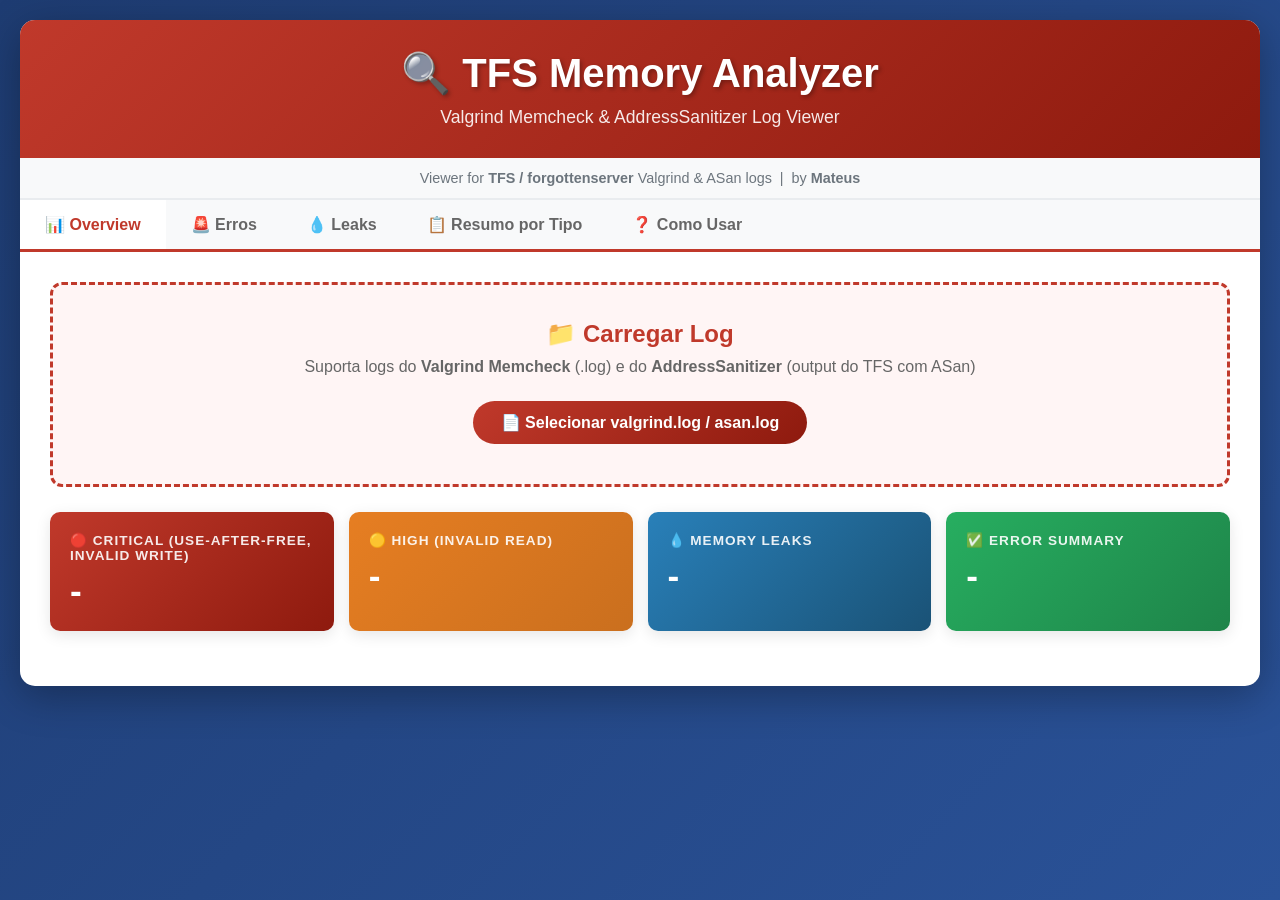
==== index.html @ d132948c "Create index.html" ====
<!DOCTYPE html>
<html lang="pt-BR">
<head>
    <meta charset="UTF-8">
    <meta name="viewport" content="width=device-width, initial-scale=1.0">
    <title>TFS Memory Analyzer - Valgrind & ASan Viewer</title>
    <style>
        * { margin: 0; padding: 0; box-sizing: border-box; }

        body {
            font-family: \'Segoe UI\', Tahoma, Geneva, Verdana, sans-serif;
            background: linear-gradient(135deg, #1e3c72 0%, #2a5298 100%);
            color: #333;
            padding: 20px;
            min-height: 100vh;
        }

        .container {
            max-width: 1400px;
            margin: 0 auto;
            background: white;
            border-radius: 15px;
            box-shadow: 0 10px 40px rgba(0,0,0,0.3);
            overflow: hidden;
        }

        header {
            background: linear-gradient(135deg, #c0392b 0%, #8e1a0e 100%);
            color: white;
            padding: 30px;
            text-align: center;
        }

        header h1 { font-size: 2.5em; margin-bottom: 10px; text-shadow: 2px 2px 4px rgba(0,0,0,0.3); }
        header p { font-size: 1.1em; opacity: 0.9; }

        .credits {
            background: #f8f9fa;
            padding: 12px;
            text-align: center;
            border-bottom: 2px solid #e9ecef;
            font-size: 0.9em;
            color: #6c757d;
        }

        .tabs {
            display: flex;
            background: #f8f9fa;
            border-bottom: 3px solid #c0392b;
            overflow-x: auto;
        }

        .tab {
            padding: 15px 25px;
            cursor: pointer;
            border: none;
            background: transparent;
            font-size: 1em;
            font-weight: 600;
            color: #666;
            transition: all 0.3s;
            border-bottom: 3px solid transparent;
            margin-bottom: -3px;
            white-space: nowrap;
        }

        .tab:hover { background: rgba(192,57,43,0.1); color: #c0392b; }
        .tab.active { color: #c0392b; border-bottom-color: #c0392b; background: white; }

        .tab-content { display: none; padding: 30px; animation: fadeIn 0.3s; }
        .tab-content.active { display: block; }

        @keyframes fadeIn {
            from { opacity: 0; transform: translateY(10px); }
            to { opacity: 1; transform: translateY(0); }
        }

        /* Upload area */
        .upload-zone {
            border: 3px dashed #c0392b;
            border-radius: 12px;
            padding: 35px;
            text-align: center;
            margin-bottom: 25px;
            background: #fff5f5;
            transition: all 0.3s;
        }

        .upload-zone:hover { border-color: #8e1a0e; background: #ffecec; }
        .upload-zone h2 { margin-bottom: 10px; color: #c0392b; }
        .upload-zone p { color: #666; margin-bottom: 20px; }

        .upload-zone input[type="file"] { display: none; }

        .btn-upload {
            background: linear-gradient(135deg, #c0392b 0%, #8e1a0e 100%);
            color: white;
            padding: 12px 28px;
            border: none;
            border-radius: 25px;
            font-size: 1em;
            cursor: pointer;
            transition: transform 0.2s;
            font-weight: 600;
            margin: 5px;
            display: inline-block;
        }

        .btn-upload:hover { transform: translateY(-2px); box-shadow: 0 5px 15px rgba(192,57,43,0.4); }

        /* Stats grid */
        .stats-grid {
            display: grid;
            grid-template-columns: repeat(auto-fit, minmax(200px, 1fr));
            gap: 15px;
            margin-bottom: 25px;
        }

        .stat-card {
            padding: 20px;
            border-radius: 10px;
            box-shadow: 0 4px 15px rgba(0,0,0,0.1);
            color: white;
        }

        .stat-card.critical { background: linear-gradient(135deg, #c0392b, #8e1a0e); }
        .stat-card.warning  { background: linear-gradient(135deg, #e67e22, #ca6f1e); }
        .stat-card.info     { background: linear-gradient(135deg, #2980b9, #1a5276); }
        .stat-card.ok       { background: linear-gradient(135deg, #27ae60, #1e8449); }

        .stat-card h3 { font-size: 0.85em; opacity: 0.9; margin-bottom: 8px; text-transform: uppercase; letter-spacing: 1px; }
        .stat-card .value { font-size: 2.2em; font-weight: bold; }

        /* Severity badge */
        .badge {
            display: inline-block;
            padding: 4px 12px;
            border-radius: 20px;
            font-size: 0.8em;
            font-weight: 700;
            letter-spacing: 0.5px;
        }

        .badge-critical { background: #c0392b; color: white; }
        .badge-high     { background: #e74c3c; color: white; }
        .badge-warning  { background: #f39c12; color: white; }
        .badge-info     { background: #3498db; color: white; }
        .badge-ok       { background: #27ae60; color: white; }

        /* Error cards */
        .error-card {
            border-radius: 8px;
            margin-bottom: 16px;
            overflow: hidden;
            box-shadow: 0 2px 8px rgba(0,0,0,0.1);
        }

        .error-card-header {
            display: flex;
            justify-content: space-between;
            align-items: center;
            padding: 14px 18px;
            cursor: pointer;
            user-select: none;
            gap: 10px;
        }

        .error-card-header:hover { opacity: 0.92; }

        .error-card.severity-critical .error-card-header { background: #fdecea; border-left: 5px solid #c0392b; }
        .error-card.severity-high     .error-card-header { background: #fdecea; border-left: 5px solid #e74c3c; }
        .error-card.severity-warning  .error-card-header { background: #fef9e7; border-left: 5px solid #f39c12; }
        .error-card.severity-info     .error-card-header { background: #eaf4fb; border-left: 5px solid #3498db; }
        .error-card.severity-leak     .error-card-header { background: #f4ecf7; border-left: 5px solid #9b59b6; }

        .error-title { font-weight: 700; font-size: 1em; flex: 1; }
        .error-meta  { font-size: 0.85em; color: #555; }

        .error-body {
            display: none;
            padding: 16px 18px;
            background: #fafafa;
            border-left: 5px solid #ddd;
        }

        .error-body.open { display: block; }

        .stack-trace {
            background: #1e1e1e;
            color: #d4d4d4;
            padding: 14px;
            border-radius: 6px;
            font-family: \'Courier New\', monospace;
            font-size: 0.82em;
            overflow-x: auto;
            line-height: 1.6;
            margin-top: 10px;
        }

        .stack-line-key  { color: #569cd6; }
        .stack-line-func { color: #dcdcaa; }
        .stack-line-file { color: #ce9178; }
        .stack-line-addr { color: #b5cea8; }

        /* Filter bar */
        .filter-bar {
            background: #f8f9fa;
            padding: 18px;
            border-radius: 10px;
            margin-bottom: 20px;
            display: flex;
            gap: 12px;
            flex-wrap: wrap;
            align-items: center;
        }

        .filter-bar input,
        .filter-bar select {
            padding: 9px 14px;
            border: 2px solid #dee2e6;
            border-radius: 6px;
            font-size: 0.95em;
            flex: 1;
            min-width: 180px;
        }

        .filter-bar input:focus,
        .filter-bar select:focus { outline: none; border-color: #c0392b; }

        /* Summary table */
        .summary-table { width: 100%; border-collapse: collapse; margin-top: 15px; }
        .summary-table th {
            background: linear-gradient(135deg, #c0392b 0%, #8e1a0e 100%);
            color: white;
            padding: 12px;
            text-align: left;
            font-size: 0.85em;
            text-transform: uppercase;
            letter-spacing: 0.5px;
        }
        .summary-table td { padding: 11px 12px; border-bottom: 1px solid #e9ecef; }
        .summary-table tr:hover { background: #fff5f5; }

        /* Progress bar */
        .bar-wrap { background: #e9ecef; border-radius: 8px; height: 16px; overflow: hidden; margin-top: 4px; }
        .bar-fill  { height: 100%; border-radius: 8px; display: flex; align-items: center; justify-content: center; font-size: 0.72em; color: white; font-weight: 700; }
        .bar-critical { background: linear-gradient(90deg, #c0392b, #e74c3c); }
        .bar-warning  { background: linear-gradient(90deg, #e67e22, #f39c12); }
        .bar-info     { background: linear-gradient(90deg, #2980b9, #3498db); }

        .empty-state { text-align: center; padding: 60px 20px; color: #999; }
        .empty-state .icon { font-size: 4em; margin-bottom: 15px; }

        /* help section */
        .help-box { background: linear-gradient(135deg,#f8f9fa,#e9ecef); border-radius: 10px; padding: 22px; margin-bottom: 22px; }
        .help-box h3 { color: #c0392b; margin-bottom: 14px; font-size: 1.25em; }
        .help-box ul  { line-height: 2; margin-left: 20px; }
        .help-box .code { background: #2d2d2d; color: #f8f8f2; padding: 12px 16px; border-radius: 6px; font-family: monospace; font-size: 0.9em; overflow-x: auto; margin: 10px 0; }

        @media(max-width:768px) {
            header h1 { font-size: 1.8em; }
            .tabs { flex-direction: column; }
            .filter-bar { flex-direction: column; }
        }
    </style>
</head>
<body>
<div class="container">

    <header>
        <h1>🔍 TFS Memory Analyzer</h1>
        <p>Valgrind Memcheck &amp; AddressSanitizer Log Viewer</p>
    </header>

    <div class="credits">
        Viewer for <strong>TFS / forgottenserver</strong> Valgrind &amp; ASan logs &nbsp;|&nbsp; by <strong>Mateus</strong>
    </div>

    <div class="tabs">
        <button class="tab active" onclick="switchTab(\'overview\',this)">📊 Overview</button>
        <button class="tab" onclick="switchTab(\'errors\',this)">🚨 Erros</button>
        <button class="tab" onclick="switchTab(\'leaks\',this)">💧 Leaks</button>
        <button class="tab" onclick="switchTab(\'summary\',this)">📋 Resumo por Tipo</button>
        <button class="tab" onclick="switchTab(\'help\',this)">❓ Como Usar</button>
    </div>

    <!-- OVERVIEW -->
    <div id="overview" class="tab-content active">
        <div class="upload-zone">
            <h2>📁 Carregar Log</h2>
            <p>Suporta logs do <strong>Valgrind Memcheck</strong> (.log) e do <strong>AddressSanitizer</strong> (output do TFS com ASan)</p>
            <input type="file" id="logFile" accept=".log,.txt">
            <label for="logFile" class="btn-upload">📄 Selecionar valgrind.log / asan.log</label>
        </div>

        <div class="stats-grid" id="statsGrid">
            <div class="stat-card critical"><h3>🔴 Critical (use-after-free, invalid write)</h3><div class="value" id="st-critical">-</div></div>
            <div class="stat-card warning" ><h3>🟡 High (invalid read)</h3><div class="value" id="st-high">-</div></div>
            <div class="stat-card info"    ><h3>💧 Memory Leaks</h3><div class="value" id="st-leaks">-</div></div>
            <div class="stat-card ok"      ><h3>✅ Error Summary</h3><div class="value" id="st-total">-</div></div>
        </div>

        <div id="overviewSummary"></div>
    </div>

    <!-- ERRORS -->
    <div id="errors" class="tab-content">
        <div class="filter-bar">
            <input type="text" id="errFilter" placeholder="🔍 Filtrar por função, tipo...">
            <select id="errSeverity">
                <option value="all">Todos os tipos</option>
                <option value="critical">🔴 Critical (invalid write / use-after-free write)</option>
                <option value="high">🟡 High (invalid read)</option>
                <option value="warning">⚠️ Warning (cond jump on uninit)</option>
                <option value="info">ℹ️ Info (outros)</option>
            </select>
            <select id="errSort">
                <option value="severity">Ordenar por Severidade</option>
                <option value="type">Ordenar por Tipo</option>
                <option value="func">Ordenar por Função</option>
            </select>
        </div>
        <div id="errorsContent"><div class="empty-state"><div class="icon">📂</div><p>Carregue um arquivo de log para visualizar os erros</p></div></div>
    </div>

    <!-- LEAKS -->
    <div id="leaks" class="tab-content">
        <div class="filter-bar">
            <input type="text" id="leakFilter" placeholder="🔍 Filtrar por localização...">
            <select id="leakType">
                <option value="all">Todos os leaks</option>
                <option value="definitely">Definitely Lost</option>
                <option value="indirectly">Indirectly Lost</option>
                <option value="possibly">Possibly Lost</option>
                <option value="reachable">Still Reachable</option>
            </select>
        </div>
        <div id="leaksContent"><div class="empty-state"><div class="icon">💧</div><p>Nenhum leak encontrado ainda</p></div></div>
    </div>

    <!-- SUMMARY BY TYPE -->
    <div id="summary" class="tab-content">
        <div id="summaryContent"><div class="empty-state"><div class="icon">📋</div><p>Carregue um log para ver o resumo</p></div></div>
    </div>

    <!-- HELP -->
    <div id="help" class="tab-content">
        <div class="help-box">
            <h3>📚 Formatos Suportados</h3>
            <ul>
                <li><strong>Valgrind Memcheck</strong> — <code>valgrind --tool=memcheck --leak-check=full ./tfs 2&gt; valgrind.log</code></li>
                <li><strong>AddressSanitizer</strong> — Compile com <code>-fsanitize=address</code> e redirecione stderr</li>
            </ul>
        </div>

        <div class="help-box">
            <h3>🎯 Classificação de Severidade</h3>
            <ul>
                <li>🔴 <strong>CRITICAL</strong> — Invalid write / use-after-free write: corrompe heap, pode causar crash imprevisível</li>
                <li>🟡 <strong>HIGH</strong> — Invalid read: lê memória já liberada, comportamento indefinido</li>
                <li>⚠️ <strong>WARNING</strong> — Use of uninitialised value / cond jump: lógica incorreta</li>
                <li>💧 <strong>LEAK (definitely lost)</strong> — Memória alocada e nunca liberada</li>
                <li>🔵 <strong>LEAK (possibly/indirectly)</strong> — Provável não-problema em servidores long-running</li>
            </ul>
        </div>

        <div class="help-box">
            <h3>🔧 Comando Recomendado (Valgrind)</h3>
            <div class="code">valgrind \\<br>
&nbsp;&nbsp;--tool=memcheck \\<br>
&nbsp;&nbsp;--leak-check=full \\<br>
&nbsp;&nbsp;--show-leak-kinds=all \\<br>
&nbsp;&nbsp;--track-origins=yes \\<br>
&nbsp;&nbsp;--error-exitcode=1 \\<br>
&nbsp;&nbsp;./tfs 2&gt; valgrind-definitive.log</div>
        </div>

        <div class="help-box">
            <h3>🔧 Comando Recomendado (ASan)</h3>
            <div class="code">cmake .. -DCMAKE_CXX_FLAGS="-fsanitize=address -g" \\<br>
&nbsp;&nbsp;&nbsp;&nbsp;&nbsp;&nbsp;&nbsp;&nbsp;&nbsp;-DCMAKE_EXE_LINKER_FLAGS="-fsanitize=address"<br>
ASAN_OPTIONS=log_path=asan.log ./tfs</div>
        </div>

        <div class="help-box">
            <h3>💡 O que procurar primeiro</h3>
            <ul>
                <li>❌ <strong>Invalid write</strong> em bloco free'd → crash imprevisível + corrupção de dados</li>
                <li>❌ <strong>Invalid read</strong> via <code>internalMoveItem</code> → crash ao mover items stackable</li>
                <li>❌ <strong>use-after-free</strong> via <code>ScriptEnvironment</code> → crash em TalkActions com item:clone()</li>
                <li>⚠️ <strong>Definitely lost</strong> bytes crescendo → memory leak real</li>
            </ul>
        </div>
    </div>

</div>

<script>
let parsedErrors = [];
let parsedLeaks  = [];
let rawSource    = \'valgrind\';

document.getElementById(\'logFile\').addEventListener(\'change\', function(e) {
    const file = e.target.files[0];
    if (!file) return;
    const reader = new FileReader();
    reader.onload = ev => {
        const txt = ev.target.result;
        rawSource = detectSource(txt);
        parsedErrors = [];
        parsedLeaks  = [];
        if (rawSource === \'valgrind\') {
            parseValgrind(txt);
        } else {
            parseAsan(txt);
        }
        renderAll();
    };
    reader.readAsText(file);
});

function detectSource(txt) {
    if (txt.includes(\'==\') && txt.includes(\'Memcheck\')) return \'valgrind\';
    if (txt.includes(\'AddressSanitizer\') || txt.includes(\'ASAN\') || txt.includes(\'ERROR: AddressSanitizer\')) return \'asan\';
    // try to guess
    if (txt.includes(\'==\') && (txt.includes(\'Invalid read\') || txt.includes(\'Invalid write\'))) return \'valgrind\';
    return \'valgrind\';
}

// ============================================================
//  VALGRIND PARSER
// ============================================================
function parseValgrind(txt) {
    // split by double blank line patterns or ==PID== headings
    const lines = txt.split(/\\r?\\n/);
    let pid = \'?\';
    const pidMatch = txt.match(/==(\\d+)==/);
    if (pidMatch) pid = pidMatch[1];

    // collect error blocks — each starts with an error keyword
    const errorKeywords = [
        \'Invalid read\', \'Invalid write\', \'Use of uninitialised\',
        \'Conditional jump\', \'Invalid free\', \'Mismatched free\'
    ];

    let blocks = [];
    let currentBlock = null;

    for (let i = 0; i < lines.length; i++) {
        const raw = lines[i];
        const clean = raw.replace(/^==\\d+== ?/, \'\');

        if (errorKeywords.some(k => clean.startsWith(k))) {
            if (currentBlock) blocks.push(currentBlock);
            currentBlock = { type: clean.trim(), frames: [], extraLines: [] };
        } else if (clean.startsWith(\'at 0x\') || clean.startsWith(\'by 0x\')) {
            if (currentBlock) currentBlock.frames.push(clean.trim());
        } else if (clean.startsWith(\'Address\') || clean.startsWith(\'Block was\') || clean.startsWith(\'Source\')) {
            if (currentBlock) currentBlock.extraLines.push(clean.trim());
        } else if (clean.trim() === \'\' && currentBlock && currentBlock.frames.length > 0) {
            blocks.push(currentBlock);
            currentBlock = null;
        }
    }
    if (currentBlock) blocks.push(currentBlock);

    // Deduplicate by type + first frame
    const seen = new Set();
    blocks.forEach(b => {
        const key = b.type + \'|\' + (b.frames[0] || \'\');
        if (seen.has(key)) return;
        seen.add(key);
        parsedErrors.push({
            type:     b.type,
            severity: classifyValgrindError(b.type),
            frames:   b.frames,
            extra:    b.extraLines,
            source:   \'valgrind\'
        });
    });

    // Parse leaks from HEAP SUMMARY
    const leakRegions = txt.match(/LEAK SUMMARY:[\\s\\S]*?(?=\\n\\n|ERROR SUMMARY|$)/gi);
    const leakTypes = [
        { key: \'definitely lost\',  type: \'definitely\' },
        { key: \'indirectly lost\',  type: \'indirectly\' },
        { key: \'possibly lost\',    type: \'possibly\'   },
        { key: \'still reachable\',  type: \'reachable\'  },
    ];
    if (leakRegions) {
        leakRegions.forEach(region => {
            leakTypes.forEach(lt => {
                const rx = new RegExp(lt.key + \':\\\\s+([\\\\d,]+) bytes in ([\\\\d,]+) blocks\', \'i\');
                const m = region.match(rx);
                if (m && m[1] !== \'0\') {
                    parsedLeaks.push({
                        leakType: lt.type,
                        bytes:    m[1],
                        blocks:   m[2],
                        frames:   [],
                    });
                }
            });
        });
    }

    // Also parse individual leak blocks
    const leakBlockRx = /==\\d+==\\s+(\\d+(?:,\\d+)?) bytes in (\\d+) blocks are (definitely|indirectly|possibly|still reachable) lost[\\s\\S]*?(?=\\n==\\d+==\\s*\\n|$)/gi;
    let lm;
    while ((lm = leakBlockRx.exec(txt)) !== null) {
        const frames = [];
        const block = lm[0];
        const frameLines = block.match(/(?:at|by) 0x[0-9A-Fa-f]+:[^\\n]+/g) || [];
        frameLines.forEach(f => frames.push(f.replace(/^==\\d+==\\s*/, \'\')));
        parsedLeaks.push({
            leakType: lm[3].toLowerCase().replace(\' \',\'_\'),
            bytes:    lm[1],
            blocks:   lm[2],
            frames:   frames
        });
    }
}

function classifyValgrindError(type) {
    if (type.startsWith(\'Invalid write\'))  return \'critical\';
    if (type.startsWith(\'Invalid read\'))   return \'high\';
    if (type.startsWith(\'Invalid free\'))   return \'critical\';
    if (type.startsWith(\'Mismatched\'))     return \'critical\';
    if (type.startsWith(\'Use of uninitialised\') || type.startsWith(\'Conditional\')) return \'warning\';
    return \'info\';
}

// ============================================================
//  ASAN PARSER
// ============================================================
function parseAsan(txt) {
    const asanBlocks = txt.split(/(?=ERROR: AddressSanitizer)/);
    asanBlocks.forEach(block => {
        if (!block.includes(\'AddressSanitizer\')) return;

        const titleMatch = block.match(/ERROR: AddressSanitizer: ([^\\n]+)/);
        if (!titleMatch) return;

        const errorType = titleMatch[1].trim();
        const frames = [];
        const frameLines = block.match(/#\\d+\\s+0x[0-9a-f]+[^\\n]*/g) || [];
        frameLines.forEach(f => frames.push(f.trim()));

        parsedErrors.push({
            type:     errorType,
            severity: classifyAsanError(errorType),
            frames:   frames,
            extra:    [],
            source:   \'asan\'
        });
    });

    // ASan leaks
    const leakBlocks = txt.split(/(?=Direct leak|Indirect leak)/);
    leakBlocks.forEach(block => {
        const m = block.match(/(Direct|Indirect) leak of (\\d+) byte\\(s\\) in (\\d+) object/);
        if (!m) return;
        const frames = [];
        const frameLines = block.match(/#\\d+\\s+0x[0-9a-f]+[^\\n]*/g) || [];
        frameLines.slice(0,8).forEach(f => frames.push(f.trim()));
        parsedLeaks.push({
            leakType:  m[1].toLowerCase() === \'direct\' ? \'definitely\' : \'indirectly\',
            bytes:     m[2],
            blocks:    m[3],
            frames:    frames
        });
    });
}

function classifyAsanError(type) {
    if (type.includes(\'heap-use-after-free\') || type.includes(\'use-after-free\')) return \'critical\';
    if (type.includes(\'heap-buffer-overflow\') || type.includes(\'stack-buffer-overflow\')) return \'critical\';
    if (type.includes(\'double-free\'))   return \'critical\';
    if (type.includes(\'null-dereference\')) return \'high\';
    if (type.includes(\'use-after-return\')) return \'high\';
    return \'warning\';
}

// ============================================================
//  RENDER
// ============================================================
function renderAll() {
    updateStats();
    renderErrors();
    renderLeaks();
    renderSummaryTable();
}

function updateStats() {
    const critical = parsedErrors.filter(e => e.severity === \'critical\').length;
    const high     = parsedErrors.filter(e => e.severity === \'high\').length;
    const leaksDef = parsedLeaks.filter(l => l.leakType === \'definitely\').length;
    const total    = parsedErrors.length;

    document.getElementById(\'st-critical\').textContent = critical;
    document.getElementById(\'st-high\').textContent     = high;
    document.getElementById(\'st-leaks\').textContent    = leaksDef + (leaksDef ? \' blocos\' : \'\');
    document.getElementById(\'st-total\').textContent    = total + \' erros\';

    const src = document.getElementById(\'overviewSummary\');
    if (!parsedErrors.length && !parsedLeaks.length) { src.innerHTML = \'\'; return; }

    const overall = critical > 0 ? \'🔴 CRÍTICO\' : high > 0 ? \'🟡 ATENÇÃO\' : \'✅ OK\';
    const color   = critical > 0 ? \'#c0392b\' : high > 0 ? \'#e67e22\' : \'#27ae60\';

    src.innerHTML = `
      <div style="background:#f8f9fa;border-radius:10px;padding:20px;margin-bottom:10px">
        <h3 style="margin-bottom:14px;color:${color}">Status Geral: ${overall}</h3>
        <p style="margin-bottom:10px">Fonte detectada: <strong>${rawSource.toUpperCase()}</strong></p>
        <table class="summary-table">
          <thead><tr><th>Severidade</th><th>Quantidade</th><th>Impacto</th></tr></thead>
          <tbody>
            <tr><td><span class="badge badge-critical">CRITICAL</span></td><td><strong>${critical}</strong></td><td>Crash imprevisível / corrupção de heap</td></tr>
            <tr><td><span class="badge badge-high">HIGH</span></td><td><strong>${high}</strong></td><td>Comportamento indefinido / crash</td></tr>
            <tr><td><span class="badge badge-warning">WARNING</span></td><td><strong>${parsedErrors.filter(e=>e.severity===\'warning\').length}</strong></td><td>Lógica incorreta</td></tr>
            <tr><td><span class="badge badge-info">LEAK DEF.</span></td><td><strong>${leaksDef}</strong></td><td>Memória nunca liberada</td></tr>
          </tbody>
        </table>
      </div>`;
}

function renderErrors() {
    const container = document.getElementById(\'errorsContent\');
    const filter   = document.getElementById(\'errFilter\').value.toLowerCase();
    const sevFilter = document.getElementById(\'errSeverity\').value;
    const sort     = document.getElementById(\'errSort\').value;

    let list = [...parsedErrors];
    if (filter)                      list = list.filter(e => (e.type + e.frames.join(\' \')).toLowerCase().includes(filter));
    if (sevFilter !== \'all\')          list = list.filter(e => e.severity === sevFilter);

    const order = {critical:0, high:1, warning:2, info:3};
    if (sort === \'severity\') list.sort((a,b) => order[a.severity] - order[b.severity]);
    if (sort === \'type\')     list.sort((a,b) => a.type.localeCompare(b.type));
    if (sort === \'func\')     list.sort((a,b) => (a.frames[0]||\'z\').localeCompare(b.frames[0]||\'z\'));

    if (!list.length) {
        container.innerHTML = \'<div class="empty-state"><div class="icon">✅</div><p>Nenhum erro encontrado com esses filtros</p></div>\';
        return;
    }

    const sevLabel = { critical:\'🔴 CRITICAL\', high:\'🟡 HIGH\', warning:\'⚠️ WARNING\', info:\'ℹ️ INFO\' };
    const badgeClass = { critical:\'badge-critical\', high:\'badge-high\', warning:\'badge-warning\', info:\'badge-info\' };

    container.innerHTML = list.map((e, i) => {
        const firstFunc = extractFuncName(e.frames[0] || \'\');
        const stackHtml = e.frames.map(f => formatFrame(f)).join(\'\\n\');
        const extraHtml = e.extra.map(x => `<div style="margin-top:6px;color:#555;font-size:0.9em">${escHtml(x)}</div>`).join(\'\');

        return `
        <div class="error-card severity-${e.severity}">
          <div class="error-card-header" onclick="toggleCard(this)">
            <span class="error-title">${escHtml(e.type)}</span>
            <span class="error-meta">${firstFunc}</span>
            <span class="badge ${badgeClass[e.severity]}">${sevLabel[e.severity]}</span>
            <span style="color:#aaa;font-size:1.2em">▼</span>
          </div>
          <div class="error-body">
            <strong>Stack trace:</strong>
            <div class="stack-trace">${stackHtml || \'(sem frames)\'}</div>
            ${extraHtml}
            <div style="margin-top:10px;font-size:0.82em;color:#888">Fonte: ${e.source.toUpperCase()}</div>
          </div>
        </div>`;
    }).join(\'\');
}

function renderLeaks() {
    const container = document.getElementById(\'leaksContent\');
    const filter    = document.getElementById(\'leakFilter\').value.toLowerCase();
    const typeF     = document.getElementById(\'leakType\').value;

    let list = [...parsedLeaks];
    if (typeF !== \'all\') list = list.filter(l => l.leakType === typeF || l.leakType === typeF.replace(\'-\',\'_\'));
    if (filter) list = list.filter(l => (l.leakType + l.frames.join(\' \')).toLowerCase().includes(filter));

    if (!list.length) {
        container.innerHTML = \'<div class="empty-state"><div class="icon">✅</div><p>Nenhum leak encontrado</p></div>\';
        return;
    }

    const leakColors = {
        definitely: \'critical\', indirectly: \'high\',
        possibly: \'warning\',  reachable: \'info\',
        \'definitely_lost\': \'critical\', \'still_reachable\': \'info\'
    };
    const leakLabel = {
        definitely: \'Definitely Lost\', indirectly: \'Indirectly Lost\',
        possibly: \'Possibly Lost\', reachable: \'Still Reachable\'
    };

    container.innerHTML = list.map((l, i) => {
        const sev = leakColors[l.leakType] || \'info\';
        const label = leakLabel[l.leakType] || l.leakType;
        const stackHtml = l.frames.map(f => formatFrame(f)).join(\'\\n\');
        return `
        <div class="error-card severity-${sev}">
          <div class="error-card-header" onclick="toggleCard(this)">
            <span class="error-title">${label}: ${l.bytes} bytes em ${l.blocks} blocos</span>
            <span class="badge badge-${sev}">${label.toUpperCase()}</span>
            <span style="color:#aaa;font-size:1.2em">▼</span>
          </div>
          <div class="error-body">
            ${l.frames.length ? `<strong>Alocado em:</strong><div class="stack-trace">${stackHtml}</div>` : \'<p style="color:#888">Sem stack trace disponível</p>\'}
          </div>
        </div>`;
    }).join(\'\');
}

function renderSummaryTable() {
    const container = document.getElementById(\'summaryContent\');
    if (!parsedErrors.length) { container.innerHTML = \'<div class="empty-state"><div class="icon">📋</div><p>Carregue um log</p></div>\'; return; }

    // Group by type
    const grouped = {};
    parsedErrors.forEach(e => {
        const key = e.type.split(\'of\')[0].trim().split(\'in\')[0].trim();
        if (!grouped[key]) grouped[key] = { severity: e.severity, count: 0, funcs: new Set() };
        grouped[key].count++;
        const f = extractFuncName(e.frames[0] || \'\');
        if (f) grouped[key].funcs.add(f);
    });

    const order = {critical:0, high:1, warning:2, info:3};
    const rows = Object.entries(grouped).sort((a,b) => order[a[1].severity] - order[b[1].severity]);

    const badgeClass = { critical:\'badge-critical\', high:\'badge-high\', warning:\'badge-warning\', info:\'badge-info\' };
    const sevLabel   = { critical:\'CRITICAL\', high:\'HIGH\', warning:\'WARNING\', info:\'INFO\' };

    const maxCount = Math.max(...rows.map(r => r[1].count));

    container.innerHTML = `
      <table class="summary-table">
        <thead><tr><th>Tipo de Erro</th><th>Severidade</th><th>Ocorrências</th><th>Funções Afetadas</th></tr></thead>
        <tbody>
          ${rows.map(([type, data]) => `
            <tr>
              <td><strong>${escHtml(type)}</strong></td>
              <td><span class="badge ${badgeClass[data.severity]}">${sevLabel[data.severity]}</span></td>
              <td>
                <strong>${data.count}</strong>
                <div class="bar-wrap"><div class="bar-fill bar-${data.severity === \'critical\' ? \'critical\' : data.severity === \'high\' ? \'warning\' : \'info\'}"
                  style="width:${Math.round(data.count/maxCount*100)}%">${data.count}</div></div>
              </td>
              <td style="font-size:0.85em;color:#555">${[...data.funcs].slice(0,3).join(\', \')}</td>
            </tr>`).join(\'\')}
        </tbody>
      </table>`;
}

// ============================================================
//  HELPERS
// ============================================================
function extractFuncName(frame) {
    // Valgrind: "at 0xABC: FuncName (file.cpp:42)"
    // ASan:     "#0 0x123 in FuncName file.cpp:42"
    let m = frame.match(/(?:at|by) 0x[0-9a-fA-F]+: ([^(\\n]+)/);
    if (m) return m[1].trim().substring(0, 60);
    m = frame.match(/in ([^\\s(]+)/);
    if (m) return m[1].trim().substring(0, 60);
    return frame.substring(0, 50);
}

function formatFrame(frame) {
    // colorize
    frame = escHtml(frame);
    frame = frame.replace(/(at|by)/, `<span class="stack-line-key">$1</span>`);
    frame = frame.replace(/(0x[0-9a-fA-F]+)/, `<span class="stack-line-addr">$1</span>`);
    // func name between : and (
    frame = frame.replace(/: ([^(\\n<]+)/, `: <span class="stack-line-func">$1</span>`);
    // file path in parens
    frame = frame.replace(/\\(([^)]+)\\)/, `(<span class="stack-line-file">$1</span>)`);
    return frame;
}

function escHtml(str) {
    return String(str)
        .replace(/&/g,\'&amp;\').replace(/</g,\'&lt;\')
        .replace(/>/g,\'&gt;\').replace(/"/g,\'&quot;\');
}

function toggleCard(header) {
    const body = header.nextElementSibling;
    const arrow = header.querySelector(\'span:last-child\');
    body.classList.toggle(\'open\');
    arrow.textContent = body.classList.contains(\'open\') ? \'▲\' : \'▼\';
}

function switchTab(name, el) {
    document.querySelectorAll(\'.tab\').forEach(t => t.classList.remove(\'active\'));
    document.querySelectorAll(\'.tab-content\').forEach(c => c.classList.remove(\'active\'));
    el.classList.add(\'active\');
    document.getElementById(name).classList.add(\'active\');
}

// Live filters
document.addEventListener(\'DOMContentLoaded\', () => {
    document.getElementById(\'errFilter\').addEventListener(\'input\', renderErrors);
    document.getElementById(\'errSeverity\').addEventListener(\'change\', renderErrors);
    document.getElementById(\'errSort\').addEventListener(\'change\', renderErrors);
    document.getElementById(\'leakFilter\').addEventListener(\'input\', renderLeaks);
    document.getElementById(\'leakType\').addEventListener(\'change\', renderLeaks);
});
</script>
</body>
</html>
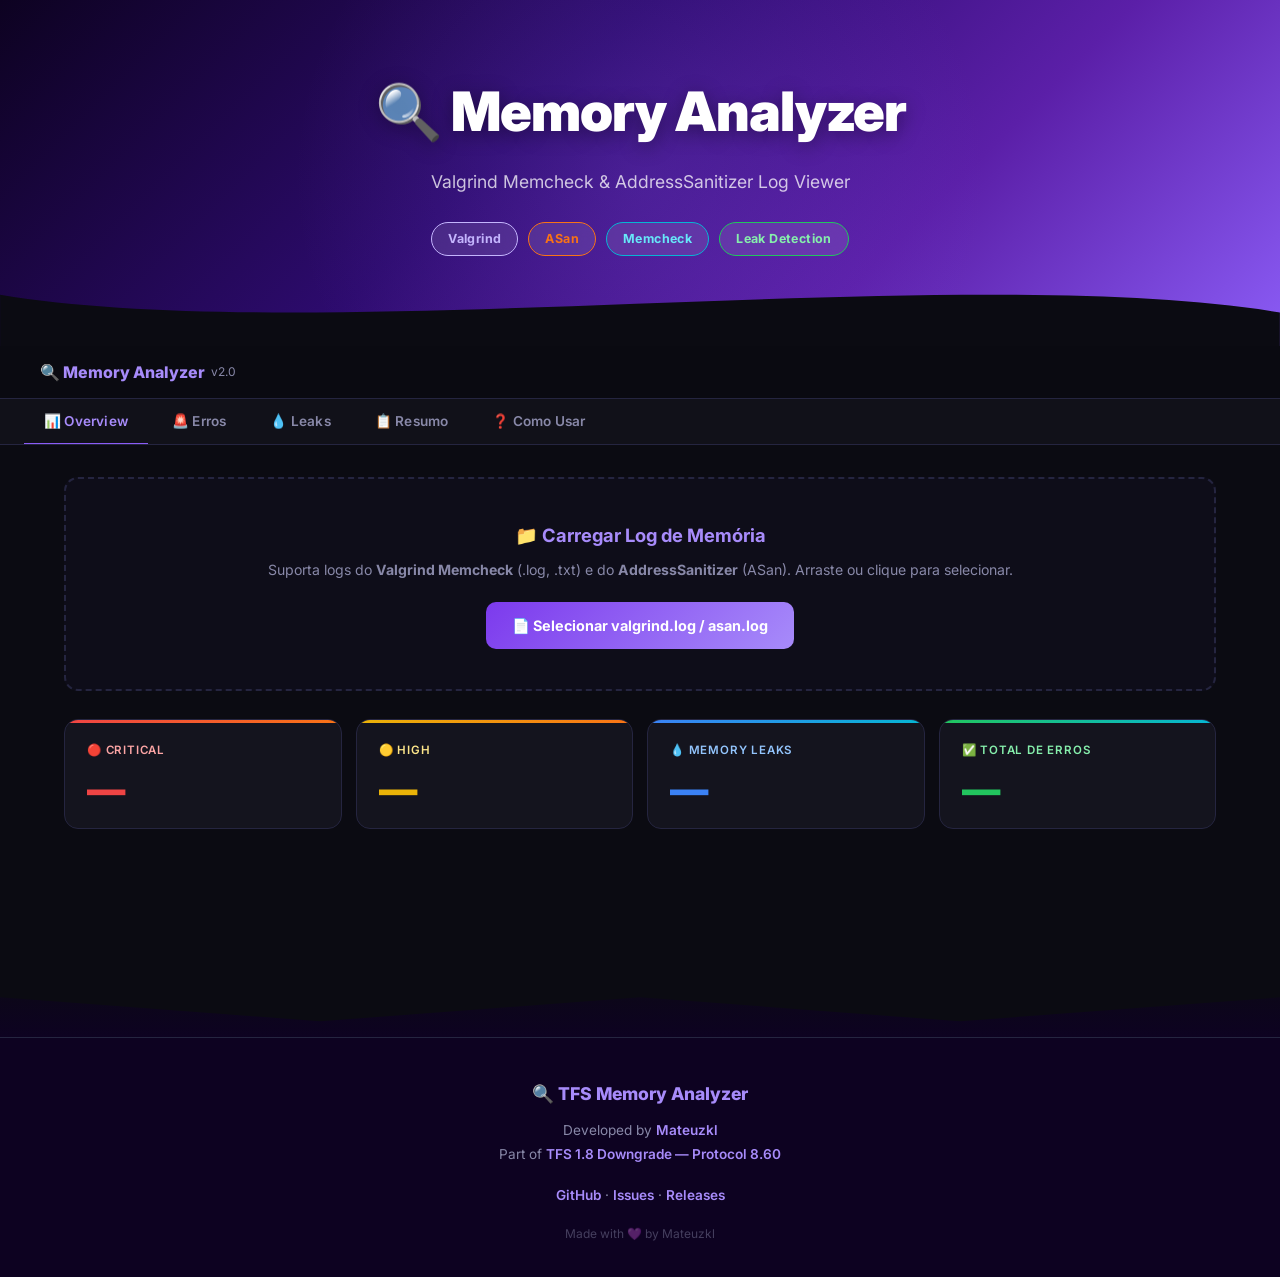
==== commit 10249088: "Update index.html" ====
--- a/index.html
+++ b/index.html
@@ -1,533 +1,625 @@
 <!DOCTYPE html>
 <html lang="pt-BR">
 <head>
-    <meta charset="UTF-8">
-    <meta name="viewport" content="width=device-width, initial-scale=1.0">
-    <title>TFS Memory Analyzer - Valgrind & ASan Viewer</title>
-    <style>
-        * { margin: 0; padding: 0; box-sizing: border-box; }
-
-        body {
-            font-family: \'Segoe UI\', Tahoma, Geneva, Verdana, sans-serif;
-            background: linear-gradient(135deg, #1e3c72 0%, #2a5298 100%);
-            color: #333;
-            padding: 20px;
-            min-height: 100vh;
-        }
-
-        .container {
-            max-width: 1400px;
-            margin: 0 auto;
-            background: white;
-            border-radius: 15px;
-            box-shadow: 0 10px 40px rgba(0,0,0,0.3);
-            overflow: hidden;
-        }
-
-        header {
-            background: linear-gradient(135deg, #c0392b 0%, #8e1a0e 100%);
-            color: white;
-            padding: 30px;
-            text-align: center;
-        }
-
-        header h1 { font-size: 2.5em; margin-bottom: 10px; text-shadow: 2px 2px 4px rgba(0,0,0,0.3); }
-        header p { font-size: 1.1em; opacity: 0.9; }
-
-        .credits {
-            background: #f8f9fa;
-            padding: 12px;
-            text-align: center;
-            border-bottom: 2px solid #e9ecef;
-            font-size: 0.9em;
-            color: #6c757d;
-        }
-
-        .tabs {
-            display: flex;
-            background: #f8f9fa;
-            border-bottom: 3px solid #c0392b;
-            overflow-x: auto;
-        }
-
-        .tab {
-            padding: 15px 25px;
-            cursor: pointer;
-            border: none;
-            background: transparent;
-            font-size: 1em;
-            font-weight: 600;
-            color: #666;
-            transition: all 0.3s;
-            border-bottom: 3px solid transparent;
-            margin-bottom: -3px;
-            white-space: nowrap;
-        }
-
-        .tab:hover { background: rgba(192,57,43,0.1); color: #c0392b; }
-        .tab.active { color: #c0392b; border-bottom-color: #c0392b; background: white; }
-
-        .tab-content { display: none; padding: 30px; animation: fadeIn 0.3s; }
-        .tab-content.active { display: block; }
-
-        @keyframes fadeIn {
-            from { opacity: 0; transform: translateY(10px); }
-            to { opacity: 1; transform: translateY(0); }
-        }
-
-        /* Upload area */
-        .upload-zone {
-            border: 3px dashed #c0392b;
-            border-radius: 12px;
-            padding: 35px;
-            text-align: center;
-            margin-bottom: 25px;
-            background: #fff5f5;
-            transition: all 0.3s;
-        }
-
-        .upload-zone:hover { border-color: #8e1a0e; background: #ffecec; }
-        .upload-zone h2 { margin-bottom: 10px; color: #c0392b; }
-        .upload-zone p { color: #666; margin-bottom: 20px; }
-
-        .upload-zone input[type="file"] { display: none; }
-
-        .btn-upload {
-            background: linear-gradient(135deg, #c0392b 0%, #8e1a0e 100%);
-            color: white;
-            padding: 12px 28px;
-            border: none;
-            border-radius: 25px;
-            font-size: 1em;
-            cursor: pointer;
-            transition: transform 0.2s;
-            font-weight: 600;
-            margin: 5px;
-            display: inline-block;
-        }
-
-        .btn-upload:hover { transform: translateY(-2px); box-shadow: 0 5px 15px rgba(192,57,43,0.4); }
-
-        /* Stats grid */
-        .stats-grid {
-            display: grid;
-            grid-template-columns: repeat(auto-fit, minmax(200px, 1fr));
-            gap: 15px;
-            margin-bottom: 25px;
-        }
-
-        .stat-card {
-            padding: 20px;
-            border-radius: 10px;
-            box-shadow: 0 4px 15px rgba(0,0,0,0.1);
-            color: white;
-        }
-
-        .stat-card.critical { background: linear-gradient(135deg, #c0392b, #8e1a0e); }
-        .stat-card.warning  { background: linear-gradient(135deg, #e67e22, #ca6f1e); }
-        .stat-card.info     { background: linear-gradient(135deg, #2980b9, #1a5276); }
-        .stat-card.ok       { background: linear-gradient(135deg, #27ae60, #1e8449); }
-
-        .stat-card h3 { font-size: 0.85em; opacity: 0.9; margin-bottom: 8px; text-transform: uppercase; letter-spacing: 1px; }
-        .stat-card .value { font-size: 2.2em; font-weight: bold; }
-
-        /* Severity badge */
-        .badge {
-            display: inline-block;
-            padding: 4px 12px;
-            border-radius: 20px;
-            font-size: 0.8em;
-            font-weight: 700;
-            letter-spacing: 0.5px;
-        }
-
-        .badge-critical { background: #c0392b; color: white; }
-        .badge-high     { background: #e74c3c; color: white; }
-        .badge-warning  { background: #f39c12; color: white; }
-        .badge-info     { background: #3498db; color: white; }
-        .badge-ok       { background: #27ae60; color: white; }
-
-        /* Error cards */
-        .error-card {
-            border-radius: 8px;
-            margin-bottom: 16px;
-            overflow: hidden;
-            box-shadow: 0 2px 8px rgba(0,0,0,0.1);
-        }
-
-        .error-card-header {
-            display: flex;
-            justify-content: space-between;
-            align-items: center;
-            padding: 14px 18px;
-            cursor: pointer;
-            user-select: none;
-            gap: 10px;
-        }
-
-        .error-card-header:hover { opacity: 0.92; }
-
-        .error-card.severity-critical .error-card-header { background: #fdecea; border-left: 5px solid #c0392b; }
-        .error-card.severity-high     .error-card-header { background: #fdecea; border-left: 5px solid #e74c3c; }
-        .error-card.severity-warning  .error-card-header { background: #fef9e7; border-left: 5px solid #f39c12; }
-        .error-card.severity-info     .error-card-header { background: #eaf4fb; border-left: 5px solid #3498db; }
-        .error-card.severity-leak     .error-card-header { background: #f4ecf7; border-left: 5px solid #9b59b6; }
-
-        .error-title { font-weight: 700; font-size: 1em; flex: 1; }
-        .error-meta  { font-size: 0.85em; color: #555; }
-
-        .error-body {
-            display: none;
-            padding: 16px 18px;
-            background: #fafafa;
-            border-left: 5px solid #ddd;
-        }
-
-        .error-body.open { display: block; }
-
-        .stack-trace {
-            background: #1e1e1e;
-            color: #d4d4d4;
-            padding: 14px;
-            border-radius: 6px;
-            font-family: \'Courier New\', monospace;
-            font-size: 0.82em;
-            overflow-x: auto;
-            line-height: 1.6;
-            margin-top: 10px;
-        }
-
-        .stack-line-key  { color: #569cd6; }
-        .stack-line-func { color: #dcdcaa; }
-        .stack-line-file { color: #ce9178; }
-        .stack-line-addr { color: #b5cea8; }
-
-        /* Filter bar */
-        .filter-bar {
-            background: #f8f9fa;
-            padding: 18px;
-            border-radius: 10px;
-            margin-bottom: 20px;
-            display: flex;
-            gap: 12px;
-            flex-wrap: wrap;
-            align-items: center;
-        }
-
-        .filter-bar input,
-        .filter-bar select {
-            padding: 9px 14px;
-            border: 2px solid #dee2e6;
-            border-radius: 6px;
-            font-size: 0.95em;
-            flex: 1;
-            min-width: 180px;
-        }
-
-        .filter-bar input:focus,
-        .filter-bar select:focus { outline: none; border-color: #c0392b; }
-
-        /* Summary table */
-        .summary-table { width: 100%; border-collapse: collapse; margin-top: 15px; }
-        .summary-table th {
-            background: linear-gradient(135deg, #c0392b 0%, #8e1a0e 100%);
-            color: white;
-            padding: 12px;
-            text-align: left;
-            font-size: 0.85em;
-            text-transform: uppercase;
-            letter-spacing: 0.5px;
-        }
-        .summary-table td { padding: 11px 12px; border-bottom: 1px solid #e9ecef; }
-        .summary-table tr:hover { background: #fff5f5; }
-
-        /* Progress bar */
-        .bar-wrap { background: #e9ecef; border-radius: 8px; height: 16px; overflow: hidden; margin-top: 4px; }
-        .bar-fill  { height: 100%; border-radius: 8px; display: flex; align-items: center; justify-content: center; font-size: 0.72em; color: white; font-weight: 700; }
-        .bar-critical { background: linear-gradient(90deg, #c0392b, #e74c3c); }
-        .bar-warning  { background: linear-gradient(90deg, #e67e22, #f39c12); }
-        .bar-info     { background: linear-gradient(90deg, #2980b9, #3498db); }
-
-        .empty-state { text-align: center; padding: 60px 20px; color: #999; }
-        .empty-state .icon { font-size: 4em; margin-bottom: 15px; }
-
-        /* help section */
-        .help-box { background: linear-gradient(135deg,#f8f9fa,#e9ecef); border-radius: 10px; padding: 22px; margin-bottom: 22px; }
-        .help-box h3 { color: #c0392b; margin-bottom: 14px; font-size: 1.25em; }
-        .help-box ul  { line-height: 2; margin-left: 20px; }
-        .help-box .code { background: #2d2d2d; color: #f8f8f2; padding: 12px 16px; border-radius: 6px; font-family: monospace; font-size: 0.9em; overflow-x: auto; margin: 10px 0; }
-
-        @media(max-width:768px) {
-            header h1 { font-size: 1.8em; }
-            .tabs { flex-direction: column; }
-            .filter-bar { flex-direction: column; }
-        }
-    </style>
+<meta charset="UTF-8">
+<meta name="viewport" content="width=device-width, initial-scale=1.0">
+<title>Memory Analyzer — Valgrind &amp; ASan Viewer</title>
+<link href="https://fonts.googleapis.com/css2?family=Inter:wght@300;400;500;600;700;800;900&family=JetBrains+Mono:wght@400;500;600&display=swap" rel="stylesheet">
+<style>
+:root {
+    --bg:  #0b0b12; --bg2: #111119; --bg3: #1a1a2e; --card: #14141e;
+    --border: #252540; --text: #e8e8f0; --muted: #8888a8;
+    --purple: #8b5cf6; --purple2: #a78bfa; --purple3: #c4b5fd;
+    --dark-purple: #2d0b6e; --deep: #0d0221;
+    --orange: #f97316; --green: #22c55e; --red: #ef4444;
+    --blue: #3b82f6; --cyan: #06b6d4; --yellow: #eab308;
+}
+*, *::before, *::after { margin:0; padding:0; box-sizing:border-box; }
+html { scroll-behavior:smooth; }
+body {
+    font-family:'Inter',system-ui,sans-serif;
+    background:var(--bg); color:var(--text);
+    line-height:1.75; overflow-x:hidden; min-height:100vh;
+}
+
+/* ── SCROLLBAR ─────────────────────────────────── */
+::-webkit-scrollbar { width:6px; height:6px; }
+::-webkit-scrollbar-track { background:var(--bg); }
+::-webkit-scrollbar-thumb { background:var(--border); border-radius:3px; }
+::-webkit-scrollbar-thumb:hover { background:var(--purple); }
+
+/* ── HERO ──────────────────────────────────────── */
+.hero-wave {
+    position:relative;
+    background:linear-gradient(135deg, var(--deep) 0%, var(--dark-purple) 40%, #5b1fa8 70%, var(--purple) 100%);
+    padding:64px 24px 90px;
+    text-align:center; overflow:hidden;
+}
+.hero-wave::after {
+    content:''; position:absolute; bottom:-2px; left:0; width:100%; height:72px;
+    background:url("data:image/svg+xml,%3Csvg xmlns='http://www.w3.org/2000/svg' viewBox='0 0 1440 100'%3E%3Cpath fill='%230b0b12' d='M0,40 C360,100 1080,0 1440,60 L1440,100 L0,100 Z'/%3E%3C/svg%3E") no-repeat bottom center;
+    background-size:cover;
+}
+.hero-glow {
+    position:absolute; top:-50%; left:50%; transform:translateX(-50%);
+    width:700px; height:700px; border-radius:50%;
+    background:radial-gradient(circle, rgba(139,92,246,.18) 0%, transparent 70%);
+    pointer-events:none; animation:pulse 6s ease-in-out infinite;
+}
+@keyframes pulse { 0%,100%{opacity:.6;transform:translateX(-50%) scale(1)} 50%{opacity:1;transform:translateX(-50%) scale(1.15)} }
+
+.hero-wave h1 {
+    position:relative; z-index:1;
+    font-size:clamp(2em,5vw,3.4em); font-weight:900; color:#fff;
+    text-shadow:0 4px 20px rgba(0,0,0,.4); margin-bottom:8px; letter-spacing:-1px;
+}
+.hero-wave .hero-sub {
+    position:relative; z-index:1;
+    font-size:clamp(.9em,2vw,1.1em); color:rgba(255,255,255,.75);
+    margin-bottom:24px; font-weight:400;
+}
+.hero-badges { display:flex; justify-content:center; gap:10px; flex-wrap:wrap; position:relative; z-index:1; }
+.hb {
+    padding:5px 16px; border-radius:20px; font-size:.78em; font-weight:700;
+    letter-spacing:.4px; background:rgba(255,255,255,.1); backdrop-filter:blur(8px);
+    border:1px solid rgba(255,255,255,.2); color:#fff;
+}
+.hb.v { border-color:var(--purple3); color:var(--purple3); }
+.hb.a { border-color:var(--orange);  color:var(--orange); }
+.hb.m { border-color:var(--cyan);    color:#67e8f9; }
+.hb.l { border-color:var(--green);   color:#86efac; }
+
+/* ── NAV ───────────────────────────────────────── */
+nav {
+    position:sticky; top:0; z-index:999;
+    background:rgba(11,11,18,.9); backdrop-filter:blur(20px);
+    border-bottom:1px solid var(--border); padding:0 24px;
+}
+.nav-in { max-width:1200px; margin:0 auto; display:flex; justify-content:space-between; align-items:center; height:52px; }
+.nav-brand { font-weight:800; font-size:1em; color:var(--purple2); text-decoration:none; display:flex; gap:6px; align-items:center; }
+.nav-brand small { color:var(--muted); font-weight:400; font-size:.75em; }
+
+/* ── TABS ──────────────────────────────────────── */
+.tabs-wrap {
+    background:var(--bg2);
+    border-bottom:1px solid var(--border);
+    display:flex; overflow-x:auto; padding:0 24px;
+    gap:4px;
+}
+.tab {
+    padding:14px 20px; cursor:pointer; border:none;
+    background:transparent; font-family:'Inter',sans-serif;
+    font-size:.85em; font-weight:600; color:var(--muted);
+    transition:all .25s; border-bottom:2px solid transparent;
+    margin-bottom:-1px; white-space:nowrap; letter-spacing:.2px;
+}
+.tab:hover { color:var(--text); background:rgba(139,92,246,.07); }
+.tab.active { color:var(--purple2); border-bottom-color:var(--purple); }
+
+/* ── TAB CONTENT ───────────────────────────────── */
+.tab-content { display:none; animation:fadeIn .3s ease; }
+.tab-content.active { display:block; }
+@keyframes fadeIn { from{opacity:0;transform:translateY(8px)} to{opacity:1;transform:none} }
+
+/* ── WRAPPER ───────────────────────────────────── */
+.wrap { max-width:1200px; margin:0 auto; padding:32px 24px 60px; }
+
+/* ── UPLOAD ZONE ───────────────────────────────── */
+.upload-zone {
+    border:2px dashed var(--border); border-radius:14px;
+    padding:40px 24px; text-align:center; margin-bottom:28px;
+    background:rgba(139,92,246,.03);
+    transition:all .3s; cursor:pointer;
+}
+.upload-zone:hover { border-color:var(--purple); background:rgba(139,92,246,.06); }
+.upload-zone h2 { font-size:1.15em; font-weight:700; margin-bottom:8px; color:var(--purple2); }
+.upload-zone p  { font-size:.88em; color:var(--muted); margin-bottom:20px; line-height:1.6; }
+.upload-zone input[type="file"] { display:none; }
+.btn-upload {
+    display:inline-flex; align-items:center; gap:8px;
+    background:linear-gradient(135deg,#7c3aed,#a78bfa); color:#fff;
+    padding:11px 26px; border:none; border-radius:10px;
+    font-size:.9em; font-weight:700; cursor:pointer;
+    font-family:inherit; transition:all .25s; text-decoration:none;
+}
+.btn-upload:hover { transform:translateY(-2px); box-shadow:0 8px 25px rgba(139,92,246,.4); }
+
+/* ── STATS GRID ────────────────────────────────── */
+.stats-grid {
+    display:grid; grid-template-columns:repeat(auto-fit,minmax(200px,1fr));
+    gap:14px; margin-bottom:28px;
+}
+.stat-card {
+    padding:20px 22px; border-radius:14px;
+    border:1px solid var(--border); background:var(--card);
+    transition:all .25s; position:relative; overflow:hidden;
+}
+.stat-card::before {
+    content:''; position:absolute; top:0; left:0; right:0; height:3px;
+    border-radius:14px 14px 0 0;
+}
+.stat-card:hover { transform:translateY(-3px); border-color:rgba(139,92,246,.35); }
+.stat-card.critical::before { background:linear-gradient(90deg,#ef4444,#f97316); }
+.stat-card.warning::before  { background:linear-gradient(90deg,#eab308,#f97316); }
+.stat-card.info::before     { background:linear-gradient(90deg,#3b82f6,#06b6d4); }
+.stat-card.ok::before       { background:linear-gradient(90deg,#22c55e,#06b6d4); }
+.stat-card h3 { font-size:.72em; text-transform:uppercase; letter-spacing:.8px; color:var(--muted); margin-bottom:10px; font-weight:600; }
+.stat-card.critical h3 { color:#fca5a5; }
+.stat-card.warning h3  { color:#fde68a; }
+.stat-card.info h3     { color:#93c5fd; }
+.stat-card.ok h3       { color:#86efac; }
+.stat-card .value { font-size:2.4em; font-weight:900; line-height:1; }
+.stat-card.critical .value { color:#ef4444; }
+.stat-card.warning .value  { color:#eab308; }
+.stat-card.info .value     { color:#3b82f6; }
+.stat-card.ok .value       { color:#22c55e; }
+
+/* ── FILTER BAR ────────────────────────────────── */
+.filter-bar {
+    background:var(--card); border:1px solid var(--border);
+    border-radius:12px; padding:16px 18px; margin-bottom:20px;
+    display:flex; gap:10px; flex-wrap:wrap; align-items:center;
+}
+.filter-bar input,
+.filter-bar select {
+    padding:9px 14px; background:var(--bg3);
+    border:1px solid var(--border); border-radius:8px;
+    font-size:.88em; color:var(--text); flex:1; min-width:180px;
+    font-family:inherit; outline:none; transition:border-color .2s;
+}
+.filter-bar input::placeholder { color:var(--muted); }
+.filter-bar input:focus,
+.filter-bar select:focus { border-color:var(--purple); }
+.filter-bar select option { background:var(--bg3); color:var(--text); }
+
+/* ── BADGES ────────────────────────────────────── */
+.badge {
+    display:inline-block; padding:3px 11px; border-radius:20px;
+    font-size:.72em; font-weight:700; letter-spacing:.5px;
+}
+.badge-critical { background:rgba(239,68,68,.15);  color:#fca5a5; border:1px solid rgba(239,68,68,.3); }
+.badge-high     { background:rgba(234,179,8,.12);   color:#fde68a; border:1px solid rgba(234,179,8,.3); }
+.badge-warning  { background:rgba(249,115,22,.12);  color:#fdba74; border:1px solid rgba(249,115,22,.3); }
+.badge-info     { background:rgba(59,130,246,.12);  color:#93c5fd; border:1px solid rgba(59,130,246,.3); }
+.badge-ok       { background:rgba(34,197,94,.12);   color:#86efac; border:1px solid rgba(34,197,94,.3); }
+
+/* ── ERROR CARDS ───────────────────────────────── */
+.error-card {
+    border-radius:10px; margin-bottom:12px;
+    background:var(--card); border:1px solid var(--border);
+    overflow:hidden; transition:border-color .2s;
+}
+.error-card:hover { border-color:rgba(139,92,246,.25); }
+
+.error-card-header {
+    display:flex; justify-content:space-between; align-items:center;
+    padding:14px 18px; cursor:pointer; user-select:none; gap:12px;
+    border-left:3px solid transparent;
+}
+.error-card.severity-critical .error-card-header { border-left-color:#ef4444; }
+.error-card.severity-high     .error-card-header { border-left-color:#eab308; }
+.error-card.severity-warning  .error-card-header { border-left-color:#f97316; }
+.error-card.severity-info     .error-card-header { border-left-color:#3b82f6; }
+.error-card.severity-leak     .error-card-header { border-left-color:#a78bfa; }
+.error-card-header:hover { background:rgba(255,255,255,.025); }
+
+.error-title { font-weight:600; font-size:.9em; flex:1; color:var(--text); }
+.error-meta  { font-size:.8em; color:var(--muted); font-family:'JetBrains Mono',monospace; }
+.error-arrow { color:var(--muted); font-size:1em; transition:transform .2s; }
+
+.error-body { display:none; padding:16px 18px; background:rgba(0,0,0,.2); border-top:1px solid var(--border); }
+.error-body.open { display:block; }
+
+/* ── STACK TRACE ───────────────────────────────── */
+.stack-trace {
+    background:#080810; color:#d4d4d4; padding:14px 16px;
+    border-radius:8px; font-family:'JetBrains Mono',monospace;
+    font-size:.78em; overflow-x:auto; line-height:1.7;
+    white-space:pre-wrap; margin-top:10px;
+    border:1px solid var(--border);
+}
+.stack-line-key  { color:#818cf8; }
+.stack-line-func { color:#fbbf24; font-weight:600; }
+.stack-line-file { color:#fb923c; }
+.stack-line-addr { color:#6ee7b7; }
+
+/* ── SUMMARY TABLE ─────────────────────────────── */
+.summary-table { width:100%; border-collapse:collapse; margin-top:16px; }
+.summary-table th {
+    background:rgba(139,92,246,.1); text-align:left; padding:11px 14px;
+    font-size:.75em; text-transform:uppercase; letter-spacing:.8px;
+    color:var(--purple3); font-weight:700; border-bottom:1px solid var(--border);
+}
+.summary-table td { padding:11px 14px; border-bottom:1px solid rgba(255,255,255,.04); font-size:.88em; }
+.summary-table tr:last-child td { border-bottom:none; }
+.summary-table tr:hover td { background:rgba(255,255,255,.025); }
+
+/* ── PROGRESS BARS ─────────────────────────────── */
+.bar-wrap  { background:rgba(255,255,255,.06); border-radius:6px; height:14px; overflow:hidden; margin-top:5px; }
+.bar-fill  { height:100%; border-radius:6px; display:flex; align-items:center; justify-content:flex-end; padding-right:6px; font-size:.68em; color:#fff; font-weight:700; }
+.bar-critical { background:linear-gradient(90deg,#7f1d1d,#ef4444); }
+.bar-warning  { background:linear-gradient(90deg,#78350f,#f97316); }
+.bar-info     { background:linear-gradient(90deg,#1e3a8a,#3b82f6); }
+
+/* ── OVERVIEW SUMMARY BOX ──────────────────────── */
+.overview-box {
+    background:var(--card); border:1px solid var(--border);
+    border-radius:14px; padding:22px; margin-bottom:16px;
+}
+.overview-box h3 { font-size:1.05em; font-weight:700; margin-bottom:14px; }
+.overview-box p  { font-size:.88em; color:var(--muted); margin-bottom:10px; }
+.overview-box p strong { color:var(--text); }
+
+/* ── HELP BOXES ────────────────────────────────── */
+.help-section { display:grid; gap:16px; }
+.help-box {
+    background:var(--card); border:1px solid var(--border);
+    border-radius:14px; padding:22px;
+}
+.help-box h3 { font-size:.95em; font-weight:700; color:var(--purple2); margin-bottom:14px; }
+.help-box ul  { list-style:none; display:flex; flex-direction:column; gap:8px; }
+.help-box ul li { font-size:.88em; color:var(--muted); line-height:1.6; padding-left:1.2em; position:relative; }
+.help-box ul li::before { content:'›'; position:absolute; left:0; color:var(--purple); }
+.help-box ul li strong { color:var(--text); }
+.help-box ul li code {
+    background:rgba(139,92,246,.12); color:var(--purple3);
+    padding:.1em .45em; border-radius:4px; font-family:'JetBrains Mono',monospace; font-size:.88em;
+}
+.code-block {
+    background:#080810; color:#d4d4d4; padding:14px 16px;
+    border-radius:8px; font-family:'JetBrains Mono',monospace;
+    font-size:.8em; overflow-x:auto; margin:12px 0;
+    border:1px solid var(--border); line-height:1.7;
+}
+
+/* ── EMPTY STATE ───────────────────────────────── */
+.empty-state { text-align:center; padding:60px 20px; color:var(--muted); }
+.empty-state .icon { font-size:3.5em; margin-bottom:14px; opacity:.6; }
+.empty-state p { font-size:.95em; }
+
+/* ── SECTION HEADER ────────────────────────────── */
+.sh { padding:0 0 20px; }
+.sh h2 { font-size:1.3em; font-weight:700; margin-bottom:4px; }
+.sh p  { font-size:.85em; color:var(--muted); }
+
+/* ── FOOTER ────────────────────────────────────── */
+.footer-wave {
+    width:100%; height:80px; margin-top:40px;
+    background:linear-gradient(0deg, var(--deep) 0%, var(--bg) 100%);
+    clip-path:polygon(0 50%,25% 80%,50% 50%,75% 80%,100% 50%,100% 100%,0 100%);
+}
+footer {
+    background:var(--deep); text-align:center; padding:40px 24px 32px;
+    border-top:1px solid var(--border);
+}
+footer p { color:var(--muted); font-size:.85em; line-height:1.8; }
+footer a { color:var(--purple2); text-decoration:none; font-weight:600; }
+footer a:hover { text-decoration:underline; }
+footer .brand { font-size:1.1em; font-weight:800; color:var(--purple2); margin-bottom:8px; }
+footer .pix {
+    display:inline-block; background:var(--bg3); padding:5px 14px;
+    border-radius:6px; font-family:'JetBrains Mono',monospace;
+    font-size:.78em; color:var(--purple2); margin-top:6px;
+}
+
+@media(max-width:768px) {
+    .tabs-wrap { padding:0 12px; }
+    .wrap { padding:20px 16px 40px; }
+    .filter-bar { flex-direction:column; }
+    .stats-grid { grid-template-columns:1fr 1fr; }
+}
+</style>
 </head>
 <body>
-<div class="container">
-
-    <header>
-        <h1>🔍 TFS Memory Analyzer</h1>
-        <p>Valgrind Memcheck &amp; AddressSanitizer Log Viewer</p>
-    </header>
-
-    <div class="credits">
-        Viewer for <strong>TFS / forgottenserver</strong> Valgrind &amp; ASan logs &nbsp;|&nbsp; by <strong>Mateus</strong>
+
+<!-- ══ HERO ══════════════════════════════════════════════ -->
+<header>
+  <div class="hero-wave">
+    <div class="hero-glow"></div>
+    <h1>🔍 Memory Analyzer</h1>
+    <p class="hero-sub">Valgrind Memcheck &amp; AddressSanitizer Log Viewer</p>
+    <div class="hero-badges">
+      <span class="hb v">Valgrind</span>
+      <span class="hb a">ASan</span>
+      <span class="hb m">Memcheck</span>
+      <span class="hb l">Leak Detection</span>
     </div>
-
-    <div class="tabs">
-        <button class="tab active" onclick="switchTab(\'overview\',this)">📊 Overview</button>
-        <button class="tab" onclick="switchTab(\'errors\',this)">🚨 Erros</button>
-        <button class="tab" onclick="switchTab(\'leaks\',this)">💧 Leaks</button>
-        <button class="tab" onclick="switchTab(\'summary\',this)">📋 Resumo por Tipo</button>
-        <button class="tab" onclick="switchTab(\'help\',this)">❓ Como Usar</button>
+  </div>
+</header>
+
+<!-- ══ NAVBAR ════════════════════════════════════════════ -->
+<nav>
+  <div class="nav-in">
+    <a class="nav-brand" href="#">🔍 Memory Analyzer <small>v2.0</small></a>
+  </div>
+</nav>
+
+<!-- ══ TABS ══════════════════════════════════════════════ -->
+<div class="tabs-wrap">
+  <button class="tab active"  onclick="switchTab('overview',this)">📊 Overview</button>
+  <button class="tab"         onclick="switchTab('errors',this)">🚨 Erros</button>
+  <button class="tab"         onclick="switchTab('leaks',this)">💧 Leaks</button>
+  <button class="tab"         onclick="switchTab('summary',this)">📋 Resumo</button>
+  <button class="tab"         onclick="switchTab('help',this)">❓ Como Usar</button>
+</div>
+
+<!-- ══ OVERVIEW ══════════════════════════════════════════ -->
+<div id="overview" class="tab-content active">
+  <div class="wrap">
+
+    <div class="upload-zone" onclick="document.getElementById('logFile').click()">
+      <h2>📁 Carregar Log de Memória</h2>
+      <p>
+        Suporta logs do <strong>Valgrind Memcheck</strong> (.log, .txt) e do
+        <strong>AddressSanitizer</strong> (ASan). Arraste ou clique para selecionar.
+      </p>
+      <input type="file" id="logFile" accept=".log,.txt">
+      <label for="logFile" class="btn-upload" onclick="event.stopPropagation()">
+        📄 Selecionar valgrind.log / asan.log
+      </label>
     </div>
 
-    <!-- OVERVIEW -->
-    <div id="overview" class="tab-content active">
-        <div class="upload-zone">
-            <h2>📁 Carregar Log</h2>
-            <p>Suporta logs do <strong>Valgrind Memcheck</strong> (.log) e do <strong>AddressSanitizer</strong> (output do TFS com ASan)</p>
-            <input type="file" id="logFile" accept=".log,.txt">
-            <label for="logFile" class="btn-upload">📄 Selecionar valgrind.log / asan.log</label>
-        </div>
-
-        <div class="stats-grid" id="statsGrid">
-            <div class="stat-card critical"><h3>🔴 Critical (use-after-free, invalid write)</h3><div class="value" id="st-critical">-</div></div>
-            <div class="stat-card warning" ><h3>🟡 High (invalid read)</h3><div class="value" id="st-high">-</div></div>
-            <div class="stat-card info"    ><h3>💧 Memory Leaks</h3><div class="value" id="st-leaks">-</div></div>
-            <div class="stat-card ok"      ><h3>✅ Error Summary</h3><div class="value" id="st-total">-</div></div>
-        </div>
-
-        <div id="overviewSummary"></div>
+    <div class="stats-grid">
+      <div class="stat-card critical">
+        <h3>🔴 Critical</h3>
+        <div class="value" id="st-critical">—</div>
+      </div>
+      <div class="stat-card warning">
+        <h3>🟡 High</h3>
+        <div class="value" id="st-high">—</div>
+      </div>
+      <div class="stat-card info">
+        <h3>💧 Memory Leaks</h3>
+        <div class="value" id="st-leaks">—</div>
+      </div>
+      <div class="stat-card ok">
+        <h3>✅ Total de Erros</h3>
+        <div class="value" id="st-total">—</div>
+      </div>
     </div>
 
-    <!-- ERRORS -->
-    <div id="errors" class="tab-content">
-        <div class="filter-bar">
-            <input type="text" id="errFilter" placeholder="🔍 Filtrar por função, tipo...">
-            <select id="errSeverity">
-                <option value="all">Todos os tipos</option>
-                <option value="critical">🔴 Critical (invalid write / use-after-free write)</option>
-                <option value="high">🟡 High (invalid read)</option>
-                <option value="warning">⚠️ Warning (cond jump on uninit)</option>
-                <option value="info">ℹ️ Info (outros)</option>
-            </select>
-            <select id="errSort">
-                <option value="severity">Ordenar por Severidade</option>
-                <option value="type">Ordenar por Tipo</option>
-                <option value="func">Ordenar por Função</option>
-            </select>
-        </div>
-        <div id="errorsContent"><div class="empty-state"><div class="icon">📂</div><p>Carregue um arquivo de log para visualizar os erros</p></div></div>
+    <div id="overviewSummary"></div>
+  </div>
+</div>
+
+<!-- ══ ERRORS ════════════════════════════════════════════ -->
+<div id="errors" class="tab-content">
+  <div class="wrap">
+    <div class="sh"><h2>🚨 Erros Detectados</h2><p>Invalid reads/writes, use-after-free, double-free e outros.</p></div>
+    <div class="filter-bar">
+      <input  type="text" id="errFilter"   placeholder="🔍 Filtrar por função, tipo...">
+      <select id="errSeverity">
+        <option value="all">Todos os tipos</option>
+        <option value="critical">🔴 Critical</option>
+        <option value="high">🟡 High</option>
+        <option value="warning">⚠️ Warning</option>
+        <option value="info">ℹ️ Info</option>
+      </select>
+      <select id="errSort">
+        <option value="severity">Ordenar por Severidade</option>
+        <option value="type">Ordenar por Tipo</option>
+        <option value="func">Ordenar por Função</option>
+      </select>
     </div>
-
-    <!-- LEAKS -->
-    <div id="leaks" class="tab-content">
-        <div class="filter-bar">
-            <input type="text" id="leakFilter" placeholder="🔍 Filtrar por localização...">
-            <select id="leakType">
-                <option value="all">Todos os leaks</option>
-                <option value="definitely">Definitely Lost</option>
-                <option value="indirectly">Indirectly Lost</option>
-                <option value="possibly">Possibly Lost</option>
-                <option value="reachable">Still Reachable</option>
-            </select>
-        </div>
-        <div id="leaksContent"><div class="empty-state"><div class="icon">💧</div><p>Nenhum leak encontrado ainda</p></div></div>
+    <div id="errorsContent">
+      <div class="empty-state">
+        <div class="icon">📂</div>
+        <p>Carregue um arquivo de log para visualizar os erros.</p>
+      </div>
     </div>
-
-    <!-- SUMMARY BY TYPE -->
-    <div id="summary" class="tab-content">
-        <div id="summaryContent"><div class="empty-state"><div class="icon">📋</div><p>Carregue um log para ver o resumo</p></div></div>
+  </div>
+</div>
+
+<!-- ══ LEAKS ══════════════════════════════════════════════ -->
+<div id="leaks" class="tab-content">
+  <div class="wrap">
+    <div class="sh"><h2>💧 Memory Leaks</h2><p>Blocos de memória alocados e não liberados.</p></div>
+    <div class="filter-bar">
+      <input  type="text" id="leakFilter" placeholder="🔍 Filtrar por localização...">
+      <select id="leakType">
+        <option value="all">Todos os leaks</option>
+        <option value="definitely">Definitely Lost</option>
+        <option value="indirectly">Indirectly Lost</option>
+        <option value="possibly">Possibly Lost</option>
+        <option value="reachable">Still Reachable</option>
+      </select>
     </div>
-
-    <!-- HELP -->
-    <div id="help" class="tab-content">
-        <div class="help-box">
-            <h3>📚 Formatos Suportados</h3>
-            <ul>
-                <li><strong>Valgrind Memcheck</strong> — <code>valgrind --tool=memcheck --leak-check=full ./tfs 2&gt; valgrind.log</code></li>
-                <li><strong>AddressSanitizer</strong> — Compile com <code>-fsanitize=address</code> e redirecione stderr</li>
-            </ul>
-        </div>
-
-        <div class="help-box">
-            <h3>🎯 Classificação de Severidade</h3>
-            <ul>
-                <li>🔴 <strong>CRITICAL</strong> — Invalid write / use-after-free write: corrompe heap, pode causar crash imprevisível</li>
-                <li>🟡 <strong>HIGH</strong> — Invalid read: lê memória já liberada, comportamento indefinido</li>
-                <li>⚠️ <strong>WARNING</strong> — Use of uninitialised value / cond jump: lógica incorreta</li>
-                <li>💧 <strong>LEAK (definitely lost)</strong> — Memória alocada e nunca liberada</li>
-                <li>🔵 <strong>LEAK (possibly/indirectly)</strong> — Provável não-problema em servidores long-running</li>
-            </ul>
-        </div>
-
-        <div class="help-box">
-            <h3>🔧 Comando Recomendado (Valgrind)</h3>
-            <div class="code">valgrind \\<br>
-&nbsp;&nbsp;--tool=memcheck \\<br>
-&nbsp;&nbsp;--leak-check=full \\<br>
-&nbsp;&nbsp;--show-leak-kinds=all \\<br>
-&nbsp;&nbsp;--track-origins=yes \\<br>
-&nbsp;&nbsp;--error-exitcode=1 \\<br>
-&nbsp;&nbsp;./tfs 2&gt; valgrind-definitive.log</div>
-        </div>
-
-        <div class="help-box">
-            <h3>🔧 Comando Recomendado (ASan)</h3>
-            <div class="code">cmake .. -DCMAKE_CXX_FLAGS="-fsanitize=address -g" \\<br>
+    <div id="leaksContent">
+      <div class="empty-state">
+        <div class="icon">💧</div>
+        <p>Nenhum leak encontrado ainda.</p>
+      </div>
+    </div>
+  </div>
+</div>
+
+<!-- ══ SUMMARY ════════════════════════════════════════════ -->
+<div id="summary" class="tab-content">
+  <div class="wrap">
+    <div class="sh"><h2>📋 Resumo por Tipo</h2><p>Agrupamento de erros por categoria com frequência.</p></div>
+    <div id="summaryContent">
+      <div class="empty-state">
+        <div class="icon">📋</div>
+        <p>Carregue um log para ver o resumo.</p>
+      </div>
+    </div>
+  </div>
+</div>
+
+<!-- ══ HELP ════════════════════════════════════════════════ -->
+<div id="help" class="tab-content">
+  <div class="wrap">
+    <div class="sh"><h2>❓ Como Usar</h2><p>Guia de referência rápida para os formatos suportados.</p></div>
+    <div class="help-section">
+
+      <div class="help-box">
+        <h3>📚 Formatos Suportados</h3>
+        <ul>
+          <li><strong>Valgrind Memcheck</strong> — Gera um <code>.log</code> com erros de memória detalhados e stack traces.</li>
+          <li><strong>AddressSanitizer (ASan)</strong> — Compile com <code>-fsanitize=address</code> e redirecione o stderr para um arquivo.</li>
+        </ul>
+      </div>
+
+      <div class="help-box">
+        <h3>🔧 Comando Recomendado — Valgrind</h3>
+        <div class="code-block">valgrind \<br>
+&nbsp;&nbsp;--tool=memcheck \<br>
+&nbsp;&nbsp;--leak-check=full \<br>
+&nbsp;&nbsp;--show-leak-kinds=all \<br>
+&nbsp;&nbsp;--track-origins=yes \<br>
+&nbsp;&nbsp;--error-exitcode=1 \<br>
+&nbsp;&nbsp;./server 2&gt; valgrind.log</div>
+      </div>
+
+      <div class="help-box">
+        <h3>🔧 Comando Recomendado — ASan</h3>
+        <div class="code-block">cmake .. -DCMAKE_CXX_FLAGS="-fsanitize=address -g" \<br>
 &nbsp;&nbsp;&nbsp;&nbsp;&nbsp;&nbsp;&nbsp;&nbsp;&nbsp;-DCMAKE_EXE_LINKER_FLAGS="-fsanitize=address"<br>
-ASAN_OPTIONS=log_path=asan.log ./tfs</div>
-        </div>
-
-        <div class="help-box">
-            <h3>💡 O que procurar primeiro</h3>
-            <ul>
-                <li>❌ <strong>Invalid write</strong> em bloco free'd → crash imprevisível + corrupção de dados</li>
-                <li>❌ <strong>Invalid read</strong> via <code>internalMoveItem</code> → crash ao mover items stackable</li>
-                <li>❌ <strong>use-after-free</strong> via <code>ScriptEnvironment</code> → crash em TalkActions com item:clone()</li>
-                <li>⚠️ <strong>Definitely lost</strong> bytes crescendo → memory leak real</li>
-            </ul>
-        </div>
+ASAN_OPTIONS=log_path=asan.log ./server</div>
+      </div>
+
+      <div class="help-box">
+        <h3>🎯 Classificação de Severidade</h3>
+        <ul>
+          <li>🔴 <strong>CRITICAL</strong> — Invalid write / use-after-free write: corrompe heap, pode causar crash imprevisível.</li>
+          <li>🟡 <strong>HIGH</strong> — Invalid read: lê memória já liberada, comportamento indefinido.</li>
+          <li>⚠️ <strong>WARNING</strong> — Use of uninitialised value / cond jump: lógica incorreta.</li>
+          <li>💧 <strong>LEAK (definitely lost)</strong> — Memória alocada e nunca liberada.</li>
+          <li>🔵 <strong>LEAK (possibly / indirectly)</strong> — Provável não-problema em processos de longa execução.</li>
+        </ul>
+      </div>
+
+      <div class="help-box">
+        <h3>💡 O que priorizar primeiro</h3>
+        <ul>
+          <li>❌ <strong>Invalid write</strong> em bloco free'd → crash imprevisível + corrupção de dados.</li>
+          <li>❌ <strong>use-after-free</strong> → crash em operações com objetos já destruídos.</li>
+          <li>❌ <strong>heap-buffer-overflow</strong> → leitura/escrita fora dos limites alocados.</li>
+          <li>⚠️ <strong>Definitely lost</strong> crescendo → memory leak real que precisa ser corrigido.</li>
+        </ul>
+      </div>
+
     </div>
-
+  </div>
 </div>
 
+<!-- ══ FOOTER ═══════════════════════════════════════════ -->
+<div class="footer-wave"></div>
+<footer>
+  <p class="brand">🔍 TFS Memory Analyzer</p>
+  <p>
+    Developed by <a href="https://github.com/Mateuzkl" target="_blank">Mateuzkl</a><br>
+    Part of <a href="https://github.com/Mateuzkl/forgottenserver-downgrade-1.8-8.60" target="_blank">TFS 1.8 Downgrade — Protocol 8.60</a>
+  </p>
+  <p style="margin-top:16px">
+    <a href="https://github.com/Mateuzkl/forgottenserver-downgrade-1.8-8.60">GitHub</a> ·
+    <a href="https://github.com/Mateuzkl/forgottenserver-downgrade-1.8-8.60/issues">Issues</a> ·
+    <a href="https://github.com/Mateuzkl/forgottenserver-downgrade-1.8-8.60/releases">Releases</a>
+  </p>
+  <p style="margin-top:16px;font-size:.75em;opacity:.45">Made with 💜 by Mateuzkl</p>
+</footer>
+
 <script>
+// ============================================================
+//  STATE
+// ============================================================
 let parsedErrors = [];
 let parsedLeaks  = [];
-let rawSource    = \'valgrind\';
-
-document.getElementById(\'logFile\').addEventListener(\'change\', function(e) {
+let rawSource    = 'valgrind';
+
+// ============================================================
+//  FILE LOAD
+// ============================================================
+document.getElementById('logFile').addEventListener('change', function(e) {
     const file = e.target.files[0];
     if (!file) return;
     const reader = new FileReader();
     reader.onload = ev => {
         const txt = ev.target.result;
-        rawSource = detectSource(txt);
+        rawSource    = detectSource(txt);
         parsedErrors = [];
         parsedLeaks  = [];
-        if (rawSource === \'valgrind\') {
-            parseValgrind(txt);
-        } else {
-            parseAsan(txt);
-        }
+        if (rawSource === 'valgrind') parseValgrind(txt);
+        else                          parseAsan(txt);
         renderAll();
     };
     reader.readAsText(file);
 });
 
 function detectSource(txt) {
-    if (txt.includes(\'==\') && txt.includes(\'Memcheck\')) return \'valgrind\';
-    if (txt.includes(\'AddressSanitizer\') || txt.includes(\'ASAN\') || txt.includes(\'ERROR: AddressSanitizer\')) return \'asan\';
-    // try to guess
-    if (txt.includes(\'==\') && (txt.includes(\'Invalid read\') || txt.includes(\'Invalid write\'))) return \'valgrind\';
-    return \'valgrind\';
+    if (txt.includes('==') && txt.includes('Memcheck')) return 'valgrind';
+    if (txt.includes('AddressSanitizer') || txt.includes('ASAN') || txt.includes('ERROR: AddressSanitizer')) return 'asan';
+    if (txt.includes('==') && (txt.includes('Invalid read') || txt.includes('Invalid write'))) return 'valgrind';
+    return 'valgrind';
 }
 
 // ============================================================
 //  VALGRIND PARSER
 // ============================================================
 function parseValgrind(txt) {
-    // split by double blank line patterns or ==PID== headings
-    const lines = txt.split(/\\r?\\n/);
-    let pid = \'?\';
-    const pidMatch = txt.match(/==(\\d+)==/);
-    if (pidMatch) pid = pidMatch[1];
-
-    // collect error blocks — each starts with an error keyword
-    const errorKeywords = [
-        \'Invalid read\', \'Invalid write\', \'Use of uninitialised\',
-        \'Conditional jump\', \'Invalid free\', \'Mismatched free\'
-    ];
-
-    let blocks = [];
-    let currentBlock = null;
+    const lines = txt.split(/\r?\n/);
+    const errorKeywords = ['Invalid read','Invalid write','Use of uninitialised','Conditional jump','Invalid free','Mismatched free'];
+    let blocks = [], currentBlock = null;
 
     for (let i = 0; i < lines.length; i++) {
-        const raw = lines[i];
-        const clean = raw.replace(/^==\\d+== ?/, \'\');
-
+        const clean = lines[i].replace(/^==\d+== ?/, '');
         if (errorKeywords.some(k => clean.startsWith(k))) {
             if (currentBlock) blocks.push(currentBlock);
             currentBlock = { type: clean.trim(), frames: [], extraLines: [] };
-        } else if (clean.startsWith(\'at 0x\') || clean.startsWith(\'by 0x\')) {
+        } else if (clean.startsWith('at 0x') || clean.startsWith('by 0x')) {
             if (currentBlock) currentBlock.frames.push(clean.trim());
-        } else if (clean.startsWith(\'Address\') || clean.startsWith(\'Block was\') || clean.startsWith(\'Source\')) {
+        } else if (clean.startsWith('Address') || clean.startsWith('Block was') || clean.startsWith('Source')) {
             if (currentBlock) currentBlock.extraLines.push(clean.trim());
-        } else if (clean.trim() === \'\' && currentBlock && currentBlock.frames.length > 0) {
-            blocks.push(currentBlock);
-            currentBlock = null;
+        } else if (clean.trim() === '' && currentBlock && currentBlock.frames.length > 0) {
+            blocks.push(currentBlock); currentBlock = null;
         }
     }
     if (currentBlock) blocks.push(currentBlock);
 
-    // Deduplicate by type + first frame
     const seen = new Set();
     blocks.forEach(b => {
-        const key = b.type + \'|\' + (b.frames[0] || \'\');
+        const key = b.type + '|' + (b.frames[0] || '');
         if (seen.has(key)) return;
         seen.add(key);
-        parsedErrors.push({
-            type:     b.type,
-            severity: classifyValgrindError(b.type),
-            frames:   b.frames,
-            extra:    b.extraLines,
-            source:   \'valgrind\'
-        });
+        parsedErrors.push({ type:b.type, severity:classifyValgrindError(b.type), frames:b.frames, extra:b.extraLines, source:'valgrind' });
     });
 
-    // Parse leaks from HEAP SUMMARY
-    const leakRegions = txt.match(/LEAK SUMMARY:[\\s\\S]*?(?=\\n\\n|ERROR SUMMARY|$)/gi);
+    // Leak summary
+    const leakRegions = txt.match(/LEAK SUMMARY:[\s\S]*?(?=\n\n|ERROR SUMMARY|$)/gi);
     const leakTypes = [
-        { key: \'definitely lost\',  type: \'definitely\' },
-        { key: \'indirectly lost\',  type: \'indirectly\' },
-        { key: \'possibly lost\',    type: \'possibly\'   },
-        { key: \'still reachable\',  type: \'reachable\'  },
+        { key:'definitely lost', type:'definitely' },
+        { key:'indirectly lost', type:'indirectly' },
+        { key:'possibly lost',   type:'possibly'   },
+        { key:'still reachable', type:'reachable'  },
     ];
     if (leakRegions) {
         leakRegions.forEach(region => {
             leakTypes.forEach(lt => {
-                const rx = new RegExp(lt.key + \':\\\\s+([\\\\d,]+) bytes in ([\\\\d,]+) blocks\', \'i\');
+                const rx = new RegExp(lt.key + ':\\s+([\\d,]+) bytes in ([\\d,]+) blocks', 'i');
                 const m = region.match(rx);
-                if (m && m[1] !== \'0\') {
-                    parsedLeaks.push({
-                        leakType: lt.type,
-                        bytes:    m[1],
-                        blocks:   m[2],
-                        frames:   [],
-                    });
-                }
+                if (m && m[1] !== '0') parsedLeaks.push({ leakType:lt.type, bytes:m[1], blocks:m[2], frames:[] });
             });
         });
     }
 
-    // Also parse individual leak blocks
-    const leakBlockRx = /==\\d+==\\s+(\\d+(?:,\\d+)?) bytes in (\\d+) blocks are (definitely|indirectly|possibly|still reachable) lost[\\s\\S]*?(?=\\n==\\d+==\\s*\\n|$)/gi;
+    // Individual leak blocks
+    const leakBlockRx = /==\d+==\s+(\d+(?:,\d+)?) bytes in (\d+) blocks are (definitely|indirectly|possibly|still reachable) lost[\s\S]*?(?=\n==\d+==\s*\n|$)/gi;
     let lm;
     while ((lm = leakBlockRx.exec(txt)) !== null) {
         const frames = [];
-        const block = lm[0];
-        const frameLines = block.match(/(?:at|by) 0x[0-9A-Fa-f]+:[^\\n]+/g) || [];
-        frameLines.forEach(f => frames.push(f.replace(/^==\\d+==\\s*/, \'\')));
-        parsedLeaks.push({
-            leakType: lm[3].toLowerCase().replace(\' \',\'_\'),
-            bytes:    lm[1],
-            blocks:   lm[2],
-            frames:   frames
-        });
+        const frameLines = lm[0].match(/(?:at|by) 0x[0-9A-Fa-f]+:[^\n]+/g) || [];
+        frameLines.forEach(f => frames.push(f.replace(/^==\d+==\s*/, '')));
+        parsedLeaks.push({ leakType:lm[3].toLowerCase().replace(' ','_'), bytes:lm[1], blocks:lm[2], frames });
     }
 }
 
 function classifyValgrindError(type) {
-    if (type.startsWith(\'Invalid write\'))  return \'critical\';
-    if (type.startsWith(\'Invalid read\'))   return \'high\';
-    if (type.startsWith(\'Invalid free\'))   return \'critical\';
-    if (type.startsWith(\'Mismatched\'))     return \'critical\';
-    if (type.startsWith(\'Use of uninitialised\') || type.startsWith(\'Conditional\')) return \'warning\';
-    return \'info\';
+    if (type.startsWith('Invalid write')) return 'critical';
+    if (type.startsWith('Invalid read'))  return 'high';
+    if (type.startsWith('Invalid free'))  return 'critical';
+    if (type.startsWith('Mismatched'))    return 'critical';
+    if (type.startsWith('Use of uninitialised') || type.startsWith('Conditional')) return 'warning';
+    return 'info';
 }
 
 // ============================================================
@@ -536,88 +628,67 @@
 function parseAsan(txt) {
     const asanBlocks = txt.split(/(?=ERROR: AddressSanitizer)/);
     asanBlocks.forEach(block => {
-        if (!block.includes(\'AddressSanitizer\')) return;
-
-        const titleMatch = block.match(/ERROR: AddressSanitizer: ([^\\n]+)/);
+        if (!block.includes('AddressSanitizer')) return;
+        const titleMatch = block.match(/ERROR: AddressSanitizer: ([^\n]+)/);
         if (!titleMatch) return;
-
-        const errorType = titleMatch[1].trim();
         const frames = [];
-        const frameLines = block.match(/#\\d+\\s+0x[0-9a-f]+[^\\n]*/g) || [];
+        const frameLines = block.match(/#\d+\s+0x[0-9a-f]+[^\n]*/g) || [];
         frameLines.forEach(f => frames.push(f.trim()));
-
-        parsedErrors.push({
-            type:     errorType,
-            severity: classifyAsanError(errorType),
-            frames:   frames,
-            extra:    [],
-            source:   \'asan\'
-        });
+        parsedErrors.push({ type:titleMatch[1].trim(), severity:classifyAsanError(titleMatch[1]), frames, extra:[], source:'asan' });
     });
 
-    // ASan leaks
     const leakBlocks = txt.split(/(?=Direct leak|Indirect leak)/);
     leakBlocks.forEach(block => {
-        const m = block.match(/(Direct|Indirect) leak of (\\d+) byte\\(s\\) in (\\d+) object/);
+        const m = block.match(/(Direct|Indirect) leak of (\d+) byte\(s\) in (\d+) object/);
         if (!m) return;
         const frames = [];
-        const frameLines = block.match(/#\\d+\\s+0x[0-9a-f]+[^\\n]*/g) || [];
-        frameLines.slice(0,8).forEach(f => frames.push(f.trim()));
-        parsedLeaks.push({
-            leakType:  m[1].toLowerCase() === \'direct\' ? \'definitely\' : \'indirectly\',
-            bytes:     m[2],
-            blocks:    m[3],
-            frames:    frames
-        });
+        const frameLines = block.match(/#\d+\s+0x[0-9a-f]+[^\n]*/g) || [];
+        frameLines.slice(0, 8).forEach(f => frames.push(f.trim()));
+        parsedLeaks.push({ leakType:m[1].toLowerCase() === 'direct' ? 'definitely' : 'indirectly', bytes:m[2], blocks:m[3], frames });
     });
 }
 
 function classifyAsanError(type) {
-    if (type.includes(\'heap-use-after-free\') || type.includes(\'use-after-free\')) return \'critical\';
-    if (type.includes(\'heap-buffer-overflow\') || type.includes(\'stack-buffer-overflow\')) return \'critical\';
-    if (type.includes(\'double-free\'))   return \'critical\';
-    if (type.includes(\'null-dereference\')) return \'high\';
-    if (type.includes(\'use-after-return\')) return \'high\';
-    return \'warning\';
+    if (type.includes('heap-use-after-free') || type.includes('use-after-free')) return 'critical';
+    if (type.includes('heap-buffer-overflow') || type.includes('stack-buffer-overflow')) return 'critical';
+    if (type.includes('double-free'))   return 'critical';
+    if (type.includes('null-dereference')) return 'high';
+    if (type.includes('use-after-return')) return 'high';
+    return 'warning';
 }
 
 // ============================================================
 //  RENDER
 // ============================================================
-function renderAll() {
-    updateStats();
-    renderErrors();
-    renderLeaks();
-    renderSummaryTable();
-}
+function renderAll() { updateStats(); renderErrors(); renderLeaks(); renderSummaryTable(); }
 
 function updateStats() {
-    const critical = parsedErrors.filter(e => e.severity === \'critical\').length;
-    const high     = parsedErrors.filter(e => e.severity === \'high\').length;
-    const leaksDef = parsedLeaks.filter(l => l.leakType === \'definitely\').length;
+    const critical = parsedErrors.filter(e => e.severity === 'critical').length;
+    const high     = parsedErrors.filter(e => e.severity === 'high').length;
+    const leaksDef = parsedLeaks.filter(l  => l.leakType === 'definitely').length;
     const total    = parsedErrors.length;
 
-    document.getElementById(\'st-critical\').textContent = critical;
-    document.getElementById(\'st-high\').textContent     = high;
-    document.getElementById(\'st-leaks\').textContent    = leaksDef + (leaksDef ? \' blocos\' : \'\');
-    document.getElementById(\'st-total\').textContent    = total + \' erros\';
-
-    const src = document.getElementById(\'overviewSummary\');
-    if (!parsedErrors.length && !parsedLeaks.length) { src.innerHTML = \'\'; return; }
-
-    const overall = critical > 0 ? \'🔴 CRÍTICO\' : high > 0 ? \'🟡 ATENÇÃO\' : \'✅ OK\';
-    const color   = critical > 0 ? \'#c0392b\' : high > 0 ? \'#e67e22\' : \'#27ae60\';
+    document.getElementById('st-critical').textContent = critical;
+    document.getElementById('st-high').textContent     = high;
+    document.getElementById('st-leaks').textContent    = leaksDef + (leaksDef ? ' blocos' : '');
+    document.getElementById('st-total').textContent    = total + ' erros';
+
+    const src = document.getElementById('overviewSummary');
+    if (!parsedErrors.length && !parsedLeaks.length) { src.innerHTML = ''; return; }
+
+    const overall = critical > 0 ? '🔴 CRÍTICO' : high > 0 ? '🟡 ATENÇÃO' : '✅ OK';
+    const colMap  = { '🔴 CRÍTICO':'#ef4444', '🟡 ATENÇÃO':'#eab308', '✅ OK':'#22c55e' };
 
     src.innerHTML = `
-      <div style="background:#f8f9fa;border-radius:10px;padding:20px;margin-bottom:10px">
-        <h3 style="margin-bottom:14px;color:${color}">Status Geral: ${overall}</h3>
-        <p style="margin-bottom:10px">Fonte detectada: <strong>${rawSource.toUpperCase()}</strong></p>
+      <div class="overview-box">
+        <h3 style="color:${colMap[overall]}">Status Geral: ${overall}</h3>
+        <p>Fonte detectada: <strong>${rawSource.toUpperCase()}</strong></p>
         <table class="summary-table">
           <thead><tr><th>Severidade</th><th>Quantidade</th><th>Impacto</th></tr></thead>
           <tbody>
             <tr><td><span class="badge badge-critical">CRITICAL</span></td><td><strong>${critical}</strong></td><td>Crash imprevisível / corrupção de heap</td></tr>
-            <tr><td><span class="badge badge-high">HIGH</span></td><td><strong>${high}</strong></td><td>Comportamento indefinido / crash</td></tr>
-            <tr><td><span class="badge badge-warning">WARNING</span></td><td><strong>${parsedErrors.filter(e=>e.severity===\'warning\').length}</strong></td><td>Lógica incorreta</td></tr>
+            <tr><td><span class="badge badge-high">HIGH</span></td><td><strong>${high}</strong></td><td>Comportamento indefinido</td></tr>
+            <tr><td><span class="badge badge-warning">WARNING</span></td><td><strong>${parsedErrors.filter(e=>e.severity==='warning').length}</strong></td><td>Lógica incorreta</td></tr>
             <tr><td><span class="badge badge-info">LEAK DEF.</span></td><td><strong>${leaksDef}</strong></td><td>Memória nunca liberada</td></tr>
           </tbody>
         </table>
@@ -625,187 +696,172 @@
 }
 
 function renderErrors() {
-    const container = document.getElementById(\'errorsContent\');
-    const filter   = document.getElementById(\'errFilter\').value.toLowerCase();
-    const sevFilter = document.getElementById(\'errSeverity\').value;
-    const sort     = document.getElementById(\'errSort\').value;
+    const container  = document.getElementById('errorsContent');
+    const filter     = document.getElementById('errFilter').value.toLowerCase();
+    const sevFilter  = document.getElementById('errSeverity').value;
+    const sort       = document.getElementById('errSort').value;
 
     let list = [...parsedErrors];
-    if (filter)                      list = list.filter(e => (e.type + e.frames.join(\' \')).toLowerCase().includes(filter));
-    if (sevFilter !== \'all\')          list = list.filter(e => e.severity === sevFilter);
-
-    const order = {critical:0, high:1, warning:2, info:3};
-    if (sort === \'severity\') list.sort((a,b) => order[a.severity] - order[b.severity]);
-    if (sort === \'type\')     list.sort((a,b) => a.type.localeCompare(b.type));
-    if (sort === \'func\')     list.sort((a,b) => (a.frames[0]||\'z\').localeCompare(b.frames[0]||\'z\'));
+    if (filter)           list = list.filter(e => (e.type + e.frames.join(' ')).toLowerCase().includes(filter));
+    if (sevFilter !== 'all') list = list.filter(e => e.severity === sevFilter);
+
+    const order = { critical:0, high:1, warning:2, info:3 };
+    if (sort === 'severity') list.sort((a,b) => order[a.severity] - order[b.severity]);
+    if (sort === 'type')     list.sort((a,b) => a.type.localeCompare(b.type));
+    if (sort === 'func')     list.sort((a,b) => (a.frames[0]||'z').localeCompare(b.frames[0]||'z'));
 
     if (!list.length) {
-        container.innerHTML = \'<div class="empty-state"><div class="icon">✅</div><p>Nenhum erro encontrado com esses filtros</p></div>\';
+        container.innerHTML = '<div class="empty-state"><div class="icon">✅</div><p>Nenhum erro encontrado com esses filtros.</p></div>';
         return;
     }
 
-    const sevLabel = { critical:\'🔴 CRITICAL\', high:\'🟡 HIGH\', warning:\'⚠️ WARNING\', info:\'ℹ️ INFO\' };
-    const badgeClass = { critical:\'badge-critical\', high:\'badge-high\', warning:\'badge-warning\', info:\'badge-info\' };
-
-    container.innerHTML = list.map((e, i) => {
-        const firstFunc = extractFuncName(e.frames[0] || \'\');
-        const stackHtml = e.frames.map(f => formatFrame(f)).join(\'\\n\');
-        const extraHtml = e.extra.map(x => `<div style="margin-top:6px;color:#555;font-size:0.9em">${escHtml(x)}</div>`).join(\'\');
-
+    const sevLabel  = { critical:'🔴 CRITICAL', high:'🟡 HIGH', warning:'⚠️ WARNING', info:'ℹ️ INFO' };
+    const badgeMap  = { critical:'badge-critical', high:'badge-high', warning:'badge-warning', info:'badge-info' };
+
+    container.innerHTML = list.map(e => {
+        const firstFunc = extractFuncName(e.frames[0] || '');
+        const stackHtml = e.frames.map(f => formatFrame(f)).join('\n');
+        const extraHtml = e.extra.map(x => `<div style="margin-top:6px;color:var(--muted);font-size:.85em">${escHtml(x)}</div>`).join('');
         return `
         <div class="error-card severity-${e.severity}">
           <div class="error-card-header" onclick="toggleCard(this)">
             <span class="error-title">${escHtml(e.type)}</span>
             <span class="error-meta">${firstFunc}</span>
-            <span class="badge ${badgeClass[e.severity]}">${sevLabel[e.severity]}</span>
-            <span style="color:#aaa;font-size:1.2em">▼</span>
+            <span class="badge ${badgeMap[e.severity]}">${sevLabel[e.severity]}</span>
+            <span class="error-arrow">▼</span>
           </div>
           <div class="error-body">
-            <strong>Stack trace:</strong>
-            <div class="stack-trace">${stackHtml || \'(sem frames)\'}</div>
+            <strong style="font-size:.85em;color:var(--muted)">Stack trace:</strong>
+            <div class="stack-trace">${stackHtml || '(sem frames)'}</div>
             ${extraHtml}
-            <div style="margin-top:10px;font-size:0.82em;color:#888">Fonte: ${e.source.toUpperCase()}</div>
+            <div style="margin-top:10px;font-size:.78em;color:var(--muted)">Fonte: ${e.source.toUpperCase()}</div>
           </div>
         </div>`;
-    }).join(\'\');
+    }).join('');
 }
 
 function renderLeaks() {
-    const container = document.getElementById(\'leaksContent\');
-    const filter    = document.getElementById(\'leakFilter\').value.toLowerCase();
-    const typeF     = document.getElementById(\'leakType\').value;
+    const container = document.getElementById('leaksContent');
+    const filter    = document.getElementById('leakFilter').value.toLowerCase();
+    const typeF     = document.getElementById('leakType').value;
 
     let list = [...parsedLeaks];
-    if (typeF !== \'all\') list = list.filter(l => l.leakType === typeF || l.leakType === typeF.replace(\'-\',\'_\'));
-    if (filter) list = list.filter(l => (l.leakType + l.frames.join(\' \')).toLowerCase().includes(filter));
+    if (typeF !== 'all') list = list.filter(l => l.leakType === typeF || l.leakType === typeF.replace('-','_'));
+    if (filter)          list = list.filter(l => (l.leakType + l.frames.join(' ')).toLowerCase().includes(filter));
 
     if (!list.length) {
-        container.innerHTML = \'<div class="empty-state"><div class="icon">✅</div><p>Nenhum leak encontrado</p></div>\';
+        container.innerHTML = '<div class="empty-state"><div class="icon">✅</div><p>Nenhum leak encontrado.</p></div>';
         return;
     }
 
-    const leakColors = {
-        definitely: \'critical\', indirectly: \'high\',
-        possibly: \'warning\',  reachable: \'info\',
-        \'definitely_lost\': \'critical\', \'still_reachable\': \'info\'
-    };
-    const leakLabel = {
-        definitely: \'Definitely Lost\', indirectly: \'Indirectly Lost\',
-        possibly: \'Possibly Lost\', reachable: \'Still Reachable\'
-    };
-
-    container.innerHTML = list.map((l, i) => {
-        const sev = leakColors[l.leakType] || \'info\';
+    const leakColors = { definitely:'critical', indirectly:'high', possibly:'warning', reachable:'info', definitely_lost:'critical', still_reachable:'info' };
+    const leakLabel  = { definitely:'Definitely Lost', indirectly:'Indirectly Lost', possibly:'Possibly Lost', reachable:'Still Reachable' };
+
+    container.innerHTML = list.map(l => {
+        const sev   = leakColors[l.leakType] || 'info';
         const label = leakLabel[l.leakType] || l.leakType;
-        const stackHtml = l.frames.map(f => formatFrame(f)).join(\'\\n\');
+        const stackHtml = l.frames.map(f => formatFrame(f)).join('\n');
         return `
         <div class="error-card severity-${sev}">
           <div class="error-card-header" onclick="toggleCard(this)">
             <span class="error-title">${label}: ${l.bytes} bytes em ${l.blocks} blocos</span>
             <span class="badge badge-${sev}">${label.toUpperCase()}</span>
-            <span style="color:#aaa;font-size:1.2em">▼</span>
+            <span class="error-arrow">▼</span>
           </div>
           <div class="error-body">
-            ${l.frames.length ? `<strong>Alocado em:</strong><div class="stack-trace">${stackHtml}</div>` : \'<p style="color:#888">Sem stack trace disponível</p>\'}
+            ${l.frames.length ? `<strong style="font-size:.85em;color:var(--muted)">Alocado em:</strong><div class="stack-trace">${stackHtml}</div>` : '<p style="color:var(--muted);font-size:.88em">Sem stack trace disponível.</p>'}
           </div>
         </div>`;
-    }).join(\'\');
+    }).join('');
 }
 
 function renderSummaryTable() {
-    const container = document.getElementById(\'summaryContent\');
-    if (!parsedErrors.length) { container.innerHTML = \'<div class="empty-state"><div class="icon">📋</div><p>Carregue um log</p></div>\'; return; }
-
-    // Group by type
+    const container = document.getElementById('summaryContent');
+    if (!parsedErrors.length) {
+        container.innerHTML = '<div class="empty-state"><div class="icon">📋</div><p>Carregue um log para ver o resumo.</p></div>';
+        return;
+    }
     const grouped = {};
     parsedErrors.forEach(e => {
-        const key = e.type.split(\'of\')[0].trim().split(\'in\')[0].trim();
-        if (!grouped[key]) grouped[key] = { severity: e.severity, count: 0, funcs: new Set() };
+        const key = e.type.split('of')[0].trim().split('in')[0].trim();
+        if (!grouped[key]) grouped[key] = { severity:e.severity, count:0, funcs:new Set() };
         grouped[key].count++;
-        const f = extractFuncName(e.frames[0] || \'\');
+        const f = extractFuncName(e.frames[0] || '');
         if (f) grouped[key].funcs.add(f);
     });
-
-    const order = {critical:0, high:1, warning:2, info:3};
-    const rows = Object.entries(grouped).sort((a,b) => order[a[1].severity] - order[b[1].severity]);
-
-    const badgeClass = { critical:\'badge-critical\', high:\'badge-high\', warning:\'badge-warning\', info:\'badge-info\' };
-    const sevLabel   = { critical:\'CRITICAL\', high:\'HIGH\', warning:\'WARNING\', info:\'INFO\' };
-
+    const order   = { critical:0, high:1, warning:2, info:3 };
+    const rows    = Object.entries(grouped).sort((a,b) => order[a[1].severity] - order[b[1].severity]);
+    const badgeMap = { critical:'badge-critical', high:'badge-high', warning:'badge-warning', info:'badge-info' };
+    const sevLabel = { critical:'CRITICAL', high:'HIGH', warning:'WARNING', info:'INFO' };
     const maxCount = Math.max(...rows.map(r => r[1].count));
 
     container.innerHTML = `
-      <table class="summary-table">
-        <thead><tr><th>Tipo de Erro</th><th>Severidade</th><th>Ocorrências</th><th>Funções Afetadas</th></tr></thead>
-        <tbody>
-          ${rows.map(([type, data]) => `
+      <div style="background:var(--card);border:1px solid var(--border);border-radius:14px;overflow:hidden">
+        <table class="summary-table">
+          <thead><tr><th>Tipo de Erro</th><th>Severidade</th><th>Ocorrências</th><th>Funções Afetadas</th></tr></thead>
+          <tbody>${rows.map(([type, data]) => `
             <tr>
               <td><strong>${escHtml(type)}</strong></td>
-              <td><span class="badge ${badgeClass[data.severity]}">${sevLabel[data.severity]}</span></td>
+              <td><span class="badge ${badgeMap[data.severity]}">${sevLabel[data.severity]}</span></td>
               <td>
                 <strong>${data.count}</strong>
-                <div class="bar-wrap"><div class="bar-fill bar-${data.severity === \'critical\' ? \'critical\' : data.severity === \'high\' ? \'warning\' : \'info\'}"
+                <div class="bar-wrap"><div class="bar-fill bar-${data.severity === 'critical' ? 'critical' : data.severity === 'high' ? 'warning' : 'info'}"
                   style="width:${Math.round(data.count/maxCount*100)}%">${data.count}</div></div>
               </td>
-              <td style="font-size:0.85em;color:#555">${[...data.funcs].slice(0,3).join(\', \')}</td>
-            </tr>`).join(\'\')}
-        </tbody>
-      </table>`;
+              <td style="font-size:.82em;color:var(--muted)">${[...data.funcs].slice(0,3).join(', ')}</td>
+            </tr>`).join('')}
+          </tbody>
+        </table>
+      </div>`;
 }
 
 // ============================================================
 //  HELPERS
 // ============================================================
 function extractFuncName(frame) {
-    // Valgrind: "at 0xABC: FuncName (file.cpp:42)"
-    // ASan:     "#0 0x123 in FuncName file.cpp:42"
-    let m = frame.match(/(?:at|by) 0x[0-9a-fA-F]+: ([^(\\n]+)/);
+    let m = frame.match(/(?:at|by) 0x[0-9a-fA-F]+: ([^(\n]+)/);
     if (m) return m[1].trim().substring(0, 60);
-    m = frame.match(/in ([^\\s(]+)/);
+    m = frame.match(/in ([^\s(]+)/);
     if (m) return m[1].trim().substring(0, 60);
     return frame.substring(0, 50);
 }
 
 function formatFrame(frame) {
-    // colorize
     frame = escHtml(frame);
     frame = frame.replace(/(at|by)/, `<span class="stack-line-key">$1</span>`);
     frame = frame.replace(/(0x[0-9a-fA-F]+)/, `<span class="stack-line-addr">$1</span>`);
-    // func name between : and (
-    frame = frame.replace(/: ([^(\\n<]+)/, `: <span class="stack-line-func">$1</span>`);
-    // file path in parens
-    frame = frame.replace(/\\(([^)]+)\\)/, `(<span class="stack-line-file">$1</span>)`);
+    frame = frame.replace(/: ([^(\n<]+)/, `: <span class="stack-line-func">$1</span>`);
+    frame = frame.replace(/\(([^)]+)\)/, `(<span class="stack-line-file">$1</span>)`);
     return frame;
 }
 
 function escHtml(str) {
     return String(str)
-        .replace(/&/g,\'&amp;\').replace(/</g,\'&lt;\')
-        .replace(/>/g,\'&gt;\').replace(/"/g,\'&quot;\');
+        .replace(/&/g,'&amp;').replace(/</g,'&lt;')
+        .replace(/>/g,'&gt;').replace(/"/g,'&quot;');
 }
 
 function toggleCard(header) {
-    const body = header.nextElementSibling;
-    const arrow = header.querySelector(\'span:last-child\');
-    body.classList.toggle(\'open\');
-    arrow.textContent = body.classList.contains(\'open\') ? \'▲\' : \'▼\';
+    const body  = header.nextElementSibling;
+    const arrow = header.querySelector('.error-arrow');
+    body.classList.toggle('open');
+    arrow.textContent = body.classList.contains('open') ? '▲' : '▼';
 }
 
 function switchTab(name, el) {
-    document.querySelectorAll(\'.tab\').forEach(t => t.classList.remove(\'active\'));
-    document.querySelectorAll(\'.tab-content\').forEach(c => c.classList.remove(\'active\'));
-    el.classList.add(\'active\');
-    document.getElementById(name).classList.add(\'active\');
-}
-
-// Live filters
-document.addEventListener(\'DOMContentLoaded\', () => {
-    document.getElementById(\'errFilter\').addEventListener(\'input\', renderErrors);
-    document.getElementById(\'errSeverity\').addEventListener(\'change\', renderErrors);
-    document.getElementById(\'errSort\').addEventListener(\'change\', renderErrors);
-    document.getElementById(\'leakFilter\').addEventListener(\'input\', renderLeaks);
-    document.getElementById(\'leakType\').addEventListener(\'change\', renderLeaks);
+    document.querySelectorAll('.tab').forEach(t => t.classList.remove('active'));
+    document.querySelectorAll('.tab-content').forEach(c => c.classList.remove('active'));
+    el.classList.add('active');
+    document.getElementById(name).classList.add('active');
+}
+
+document.addEventListener('DOMContentLoaded', () => {
+    document.getElementById('errFilter').addEventListener('input', renderErrors);
+    document.getElementById('errSeverity').addEventListener('change', renderErrors);
+    document.getElementById('errSort').addEventListener('change', renderErrors);
+    document.getElementById('leakFilter').addEventListener('input', renderLeaks);
+    document.getElementById('leakType').addEventListener('change', renderLeaks);
 });
 </script>
 </body>
-</html>+</html>
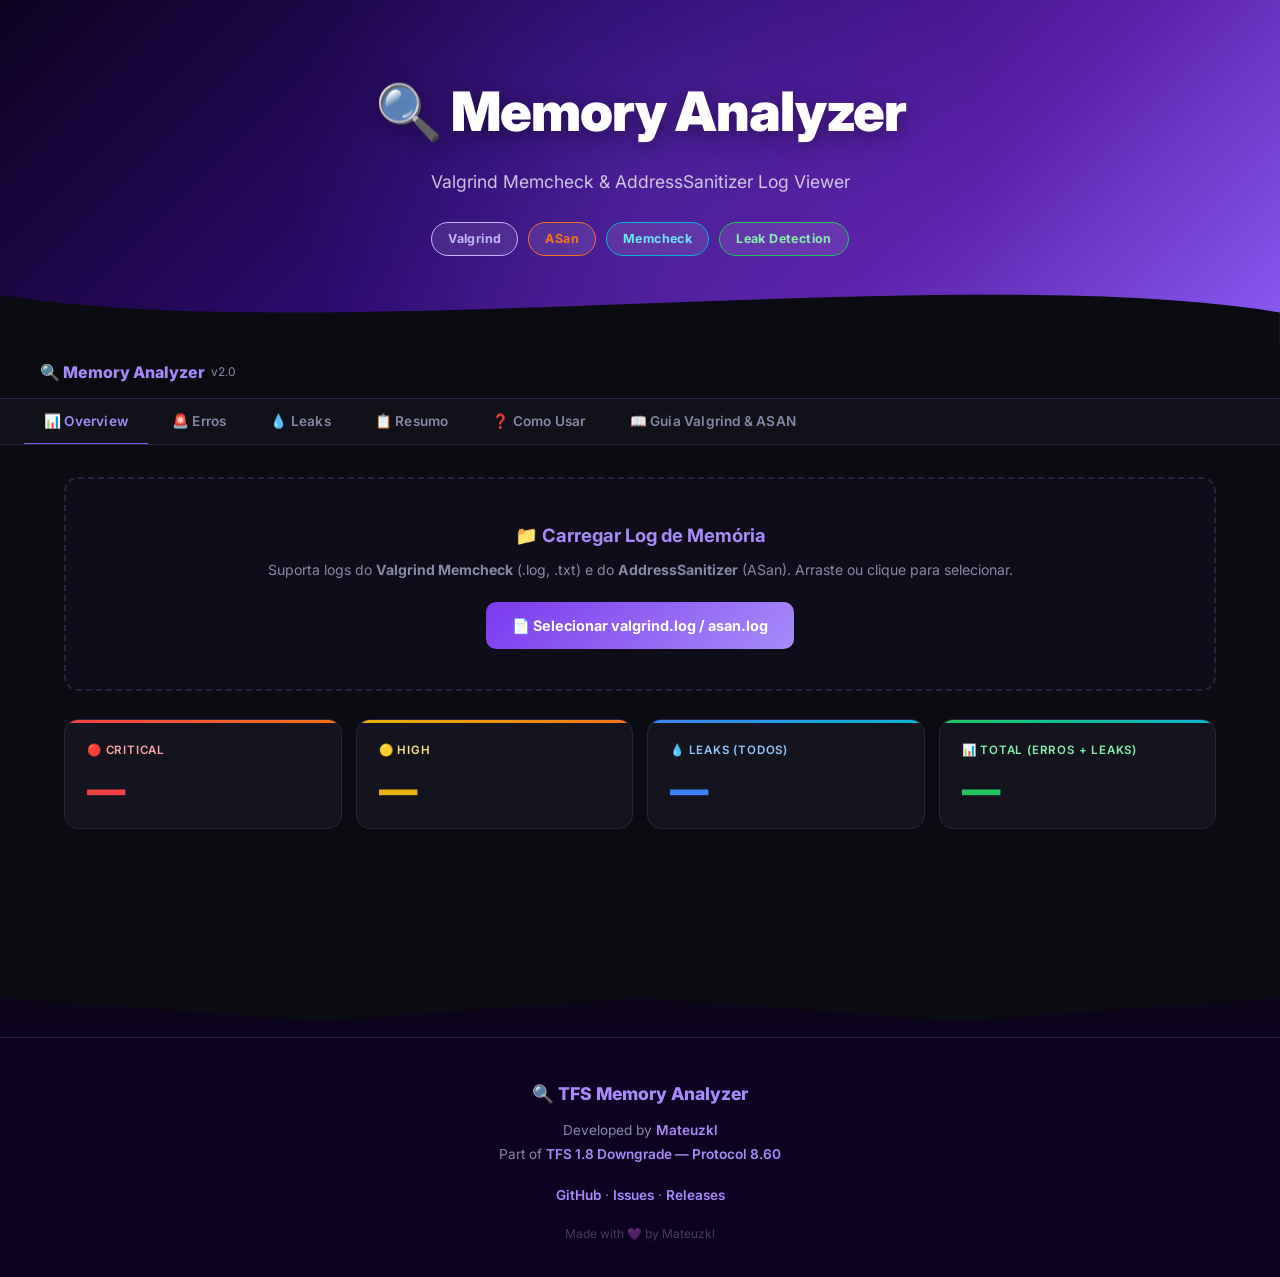
==== commit 4c6c48db: "Update index.html" ====
--- a/index.html
+++ b/index.html
@@ -272,6 +272,76 @@
     border:1px solid var(--border); line-height:1.7;
 }
 
+/* ── GUIDE TAB ─────────────────────────────────── */
+.guide-cards { display:grid; grid-template-columns:repeat(auto-fill,minmax(250px,1fr)); gap:14px; margin:16px 0; }
+.guide-card {
+    background:var(--card); border:1px solid var(--border); border-radius:12px;
+    padding:18px; transition:border-color .2s;
+}
+.guide-card:hover { border-color:rgba(139,92,246,.3); }
+.guide-card .gc-icon { font-size:1.5em; margin-bottom:10px; }
+.guide-card h4 { font-size:.9em; font-weight:700; color:var(--text); margin-bottom:6px; }
+.guide-card p { font-size:.82em; color:var(--muted); margin:0; }
+.guide-section { margin-bottom:36px; }
+.guide-section h3 {
+    font-size:1.05em; font-weight:700; color:var(--purple2);
+    margin-bottom:14px; padding-bottom:10px;
+    border-bottom:1px solid var(--border);
+    display:flex; align-items:center; gap:8px;
+}
+.guide-callout {
+    display:flex; gap:14px; padding:16px 18px; border-radius:10px;
+    margin:14px 0; border-left:3px solid;
+}
+.guide-callout.info  { background:rgba(59,130,246,.07);  border-color:var(--blue); }
+.guide-callout.warn  { background:rgba(234,179,8,.07);   border-color:var(--yellow); }
+.guide-callout.ok    { background:rgba(34,197,94,.07);   border-color:var(--green); }
+.guide-callout.danger{ background:rgba(239,68,68,.07);   border-color:var(--red); }
+.guide-callout .gc-icon { font-size:1.2em; flex-shrink:0; margin-top:1px; }
+.guide-callout .gc-body { flex:1; }
+.guide-callout .gc-body strong { display:block; margin-bottom:4px; font-size:.8em; text-transform:uppercase; letter-spacing:.5px; }
+.guide-callout.info  .gc-body strong { color:var(--blue); }
+.guide-callout.warn  .gc-body strong { color:var(--yellow); }
+.guide-callout.ok    .gc-body strong { color:var(--green); }
+.guide-callout.danger .gc-body strong { color:var(--red); }
+.guide-callout .gc-body p { margin:0; font-size:.85em; }
+.guide-table { width:100%; border-collapse:collapse; margin:14px 0; font-size:.85em; }
+.guide-table th {
+    background:rgba(139,92,246,.08); text-align:left; padding:10px 14px;
+    font-size:.72em; text-transform:uppercase; letter-spacing:.7px;
+    color:var(--purple3); font-weight:700; border-bottom:1px solid var(--border);
+}
+.guide-table td { padding:10px 14px; border-bottom:1px solid rgba(255,255,255,.04); color:var(--muted); vertical-align:top; }
+.guide-table td:first-child { color:var(--text); font-family:'JetBrains Mono',monospace; font-size:.85em; font-weight:500; }
+.guide-table tr:hover td { background:rgba(255,255,255,.02); }
+.guide-badge {
+    display:inline-block; border-radius:4px; padding:2px 8px;
+    font-size:.7em; font-weight:700;
+}
+.guide-badge.high   { background:rgba(239,68,68,.15);  color:#fca5a5; }
+.guide-badge.medium { background:rgba(234,179,8,.15);  color:#fde68a; }
+.guide-badge.low    { background:rgba(34,197,94,.15);   color:#86efac; }
+.guide-badge.gb-info{ background:rgba(59,130,246,.15);  color:#93c5fd; }
+.leak-types-grid { display:grid; grid-template-columns:1fr 1fr; gap:12px; margin:14px 0; }
+.leak-type-card {
+    background:var(--card); border:1px solid var(--border); border-radius:10px; padding:14px;
+}
+.leak-type-card .lt-head { display:flex; align-items:center; gap:10px; margin-bottom:8px; }
+.leak-type-card .lt-dot { width:10px; height:10px; border-radius:50%; flex-shrink:0; }
+.leak-type-card h4 { font-size:.82em; font-weight:700; }
+.leak-type-card p { font-size:.78em; margin:0; color:var(--muted); }
+.guide-flow { display:flex; flex-direction:column; gap:0; margin:16px 0; }
+.guide-flow-item { display:flex; align-items:flex-start; gap:14px; padding:12px 0; }
+.guide-flow-line { display:flex; flex-direction:column; align-items:center; min-width:28px; }
+.guide-flow-dot {
+    width:12px; height:12px; border-radius:50%; border:2px solid; flex-shrink:0;
+}
+.guide-flow-conn { width:2px; flex:1; min-height:24px; background:var(--border); margin:2px 0; }
+.guide-flow-item:last-child .guide-flow-conn { display:none; }
+.guide-flow-content h4 { font-size:.88em; font-weight:600; margin-bottom:4px; }
+.guide-flow-content p { font-size:.82em; margin:0; color:var(--muted); }
+@media(max-width:768px) { .leak-types-grid { grid-template-columns:1fr; } }
+
 /* ── EMPTY STATE ───────────────────────────────── */
 .empty-state { text-align:center; padding:60px 20px; color:var(--muted); }
 .empty-state .icon { font-size:3.5em; margin-bottom:14px; opacity:.6; }
@@ -341,6 +411,7 @@
   <button class="tab"         onclick="switchTab('leaks',this)">💧 Leaks</button>
   <button class="tab"         onclick="switchTab('summary',this)">📋 Resumo</button>
   <button class="tab"         onclick="switchTab('help',this)">❓ Como Usar</button>
+  <button class="tab"         onclick="switchTab('guide',this)">📖 Guia Valgrind &amp; ASAN</button>
 </div>
 
 <!-- ══ OVERVIEW ══════════════════════════════════════════ -->
@@ -369,11 +440,11 @@
         <div class="value" id="st-high">—</div>
       </div>
       <div class="stat-card info">
-        <h3>💧 Memory Leaks</h3>
+        <h3>💧 Leaks (todos)</h3>
         <div class="value" id="st-leaks">—</div>
       </div>
       <div class="stat-card ok">
-        <h3>✅ Total de Erros</h3>
+        <h3>📊 Total (Erros + Leaks)</h3>
         <div class="value" id="st-total">—</div>
       </div>
     </div>
@@ -503,6 +574,391 @@
   </div>
 </div>
 
+<!-- ══ GUIDE ══════════════════════════════════════════════ -->
+<div id="guide" class="tab-content">
+  <div class="wrap">
+    <div class="sh"><h2>📖 Guia Valgrind &amp; ASAN</h2><p>Guia completo: do build à leitura do log e correção de leaks no TFS.</p></div>
+
+    <!-- VISÃO GERAL -->
+    <div class="guide-section">
+      <h3>📌 Visão Geral</h3>
+      <p style="color:var(--muted);font-size:.88em;margin-bottom:14px">Memory leaks no TFS causam crescimento contínuo do RSS, degradando performance e podendo derrubar o servidor após horas de uptime.</p>
+      <div class="guide-cards">
+        <div class="guide-card"><div class="gc-icon">🛡️</div><h4>Valgrind Memcheck</h4><p>Detecta leaks com backtrace completo. Sem recompilação especial. 10-50× mais lento.</p></div>
+        <div class="guide-card"><div class="gc-icon">⚡</div><h4>AddressSanitizer (ASAN)</h4><p>Instrumentação em compile-time. ~2× overhead. Detecta use-after-free, stack/heap overflow, leaks.</p></div>
+        <div class="guide-card"><div class="gc-icon">🔎</div><h4>LeakSanitizer (LSAN)</h4><p>Integrado ao ASAN. Relatório detalhado de leaks no encerramento do processo.</p></div>
+        <div class="guide-card"><div class="gc-icon">🎯</div><h4>Estratégia Recomendada</h4><p>ASAN no desenvolvimento (CI/testes), Valgrind para análise profunda de leak específico.</p></div>
+      </div>
+    </div>
+
+    <!-- TIPOS DE LEAK -->
+    <div class="guide-section">
+      <h3>🔍 Tipos de Leak (Valgrind)</h3>
+      <p style="color:var(--muted);font-size:.88em;margin-bottom:14px">Valgrind classifica memória não liberada em categorias. Entender cada uma determina a urgência:</p>
+      <div class="leak-types-grid">
+        <div class="leak-type-card">
+          <div class="lt-head"><div class="lt-dot" style="background:#ef4444"></div><h4>Definitely Lost <span class="guide-badge high">CRÍTICO</span></h4></div>
+          <p>Nenhum ponteiro aponta para o bloco. Memória 100% irrecuperável. <strong style="color:var(--text)">Sempre corrija primeiro.</strong></p>
+        </div>
+        <div class="leak-type-card">
+          <div class="lt-head"><div class="lt-dot" style="background:#eab308"></div><h4>Indirectly Lost <span class="guide-badge medium">ALTO</span></h4></div>
+          <p>Bloco apontado por outro que é "definitely lost". Corrija o pai e este some automaticamente.</p>
+        </div>
+        <div class="leak-type-card">
+          <div class="lt-head"><div class="lt-dot" style="background:#f97316"></div><h4>Possibly Lost <span class="guide-badge medium">MÉDIO</span></h4></div>
+          <p>Ponteiro aponta para o interior do bloco. Pode ser intencional (pointer arithmetic) ou bug.</p>
+        </div>
+        <div class="leak-type-card">
+          <div class="lt-head"><div class="lt-dot" style="background:#22c55e"></div><h4>Still Reachable <span class="guide-badge low">BAIXO</span></h4></div>
+          <p>Ponteiro válido existe, mas free() nunca foi chamado. Comum em singletons/globals. Frequentemente ignorável.</p>
+        </div>
+      </div>
+      <div class="guide-callout warn">
+        <div class="gc-icon">⚠️</div>
+        <div class="gc-body">
+          <strong>Foco no TFS</strong>
+          <p>Priorize <strong style="color:var(--text)">Definitely Lost</strong> e <strong style="color:var(--text)">Indirectly Lost</strong>. "Still Reachable" em singletons como <code style="color:var(--purple3)">g_game</code>, <code style="color:var(--purple3)">g_config</code> é normal.</p>
+        </div>
+      </div>
+    </div>
+
+    <!-- BUILD -->
+    <div class="guide-section">
+      <h3>🔨 Build para Debug</h3>
+      <p style="color:var(--muted);font-size:.88em;margin-bottom:14px">Para backtraces úteis, compile com símbolos de debug (<code style="color:var(--purple3)">-g</code>) e sem otimizações:</p>
+      <div class="code-block"><span style="color:#6ee7b7"># Na raiz do TFS</span>
+mkdir -p build-debug &amp;&amp; cd build-debug
+
+cmake .. <span style="color:#86efac">-DCMAKE_BUILD_TYPE=Debug</span> \
+         <span style="color:#86efac">-DCMAKE_CXX_FLAGS="-g -O0 -fno-omit-frame-pointer"</span> \
+         <span style="color:#86efac">-DCMAKE_LINKER_FLAGS="-rdynamic"</span>
+
+cmake --build . -- -j4</div>
+      <div class="guide-callout info">
+        <div class="gc-icon">💡</div>
+        <div class="gc-body">
+          <strong>Por que -fno-omit-frame-pointer?</strong>
+          <p>Garante que o frame pointer seja mantido na stack, permitindo backtraces completos e precisos pelo Valgrind/ASAN.</p>
+        </div>
+      </div>
+    </div>
+
+    <!-- VALGRIND -->
+    <div class="guide-section">
+      <h3>🛡️ Valgrind Memcheck — Comandos</h3>
+      <p style="color:var(--muted);font-size:.88em;margin-bottom:14px">Comando definitivo para capturar apenas leaks reais (definite) com máximo detalhe:</p>
+      <div class="help-box" style="margin-bottom:14px">
+        <h3 style="font-size:.85em">🎯 Apenas leaks definitivos</h3>
+        <div class="code-block">valgrind \
+  <span style="color:#86efac">--tool=memcheck</span> \
+  <span style="color:#86efac">--leak-check=full</span> \
+  <span style="color:#86efac">--show-leak-kinds=definite</span> \
+  <span style="color:#86efac">--track-origins=yes</span> \
+  <span style="color:#86efac">--num-callers=50</span> \
+  <span style="color:#86efac">--leak-resolution=high</span> \
+  <span style="color:#86efac">--error-limit=no</span> \
+  <span style="color:#86efac">--expensive-definedness-checks=yes</span> \
+  <span style="color:#86efac">--partial-loads-ok=yes</span> \
+  <span style="color:#86efac">--log-file=valgrind-definitive.log</span> \
+  ./tfs</div>
+      </div>
+      <div class="help-box" style="margin-bottom:14px">
+        <h3 style="font-size:.85em">📋 Todos os tipos de leak</h3>
+        <div class="code-block">valgrind \
+  --tool=memcheck \
+  --leak-check=full \
+  <span style="color:#86efac">--show-leak-kinds=all</span> \
+  --track-origins=yes \
+  --num-callers=50 \
+  --leak-resolution=high \
+  --error-limit=no \
+  <span style="color:#86efac">--suppressions=tfs.supp</span> \
+  --log-file=valgrind-full.log \
+  ./tfs</div>
+      </div>
+      <div class="help-box" style="margin-bottom:14px">
+        <h3 style="font-size:.85em">🔥 Detecção de use-after-free</h3>
+        <div class="code-block">valgrind \
+  --tool=memcheck \
+  --leak-check=full \
+  --show-leak-kinds=definite,indirect \
+  --track-origins=yes \
+  --num-callers=50 \
+  <span style="color:#86efac">--undef-value-errors=yes</span> \
+  <span style="color:#86efac">--malloc-fill=0xAA</span> \
+  <span style="color:#86efac">--free-fill=0xDD</span> \
+  --error-limit=no \
+  --log-file=valgrind-uaf.log \
+  ./tfs</div>
+      </div>
+      <div class="guide-callout warn">
+        <div class="gc-icon">🐢</div>
+        <div class="gc-body">
+          <strong>Performance</strong>
+          <p>Valgrind executa o TFS <strong style="color:var(--text)">10–50× mais devagar</strong>. Desative scripts pesados no config.lua. Use mapa reduzido com poucos NPCs.</p>
+        </div>
+      </div>
+    </div>
+
+    <!-- FLAGS REF -->
+    <div class="guide-section">
+      <h3>📋 Flags — Referência Completa</h3>
+      <div style="background:var(--card);border:1px solid var(--border);border-radius:12px;overflow:hidden">
+        <table class="guide-table">
+          <thead><tr><th>Flag</th><th>O que faz</th><th>Impacto</th></tr></thead>
+          <tbody>
+            <tr><td>--leak-check=full</td><td>Backtrace de cada bloco vazado individualmente</td><td><span class="guide-badge high">Lento</span></td></tr>
+            <tr><td>--show-leak-kinds=definite</td><td>Exibe apenas leaks definitivamente perdidos</td><td><span class="guide-badge low">Rápido</span></td></tr>
+            <tr><td>--show-leak-kinds=all</td><td>Inclui definitely, indirectly, possibly, reachable</td><td><span class="guide-badge medium">Médio</span></td></tr>
+            <tr><td>--track-origins=yes</td><td>Rastreia origem de valores não-inicializados</td><td><span class="guide-badge high">Mais lento</span></td></tr>
+            <tr><td>--num-callers=50</td><td>Profundidade do backtrace (default 12). Essencial para TFS</td><td><span class="guide-badge gb-info">Memória</span></td></tr>
+            <tr><td>--leak-resolution=high</td><td>Agrupa leaks com mais precisão</td><td><span class="guide-badge gb-info">Qualidade</span></td></tr>
+            <tr><td>--error-limit=no</td><td>Sem limite de erros reportados</td><td><span class="guide-badge gb-info">Cobertura</span></td></tr>
+            <tr><td>--expensive-definedness-checks=yes</td><td>Verifica bits de definição individualmente</td><td><span class="guide-badge high">Muito lento</span></td></tr>
+            <tr><td>--partial-loads-ok=yes</td><td>Evita falsos positivos em leituras parciais</td><td><span class="guide-badge low">Neutro</span></td></tr>
+            <tr><td>--log-file=arquivo.log</td><td>Salva output em arquivo separado</td><td><span class="guide-badge low">Essencial</span></td></tr>
+            <tr><td>--suppressions=arquivo.supp</td><td>Ignora leaks conhecidos (OpenSSL, Lua, libc...)</td><td><span class="guide-badge gb-info">Qualidade</span></td></tr>
+          </tbody>
+        </table>
+      </div>
+    </div>
+
+    <!-- LENDO O LOG -->
+    <div class="guide-section">
+      <h3>📄 Lendo o Log do Valgrind</h3>
+      <p style="color:var(--muted);font-size:.88em;margin-bottom:14px">Após encerrar o TFS (<code style="color:var(--purple3)">shutdown</code> no console), o log terá esta estrutura:</p>
+      <div class="code-block"><span style="color:var(--muted)">==12345== HEAP SUMMARY:</span>
+<span style="color:var(--muted)">==12345==     in use at exit: 4,096 bytes in 3 blocks</span>
+<span style="color:var(--muted)">==12345==   total heap usage: 1,452,398 allocs, 1,452,395 frees</span>
+
+<span style="color:#ef4444">==12345== 512 bytes in 1 blocks are definitely lost in loss record 2 of 3</span>
+<span style="color:#eab308">==12345==    by 0x456A21: Creature::setDropLoot (creature.cpp:342)</span>
+<span style="color:#eab308">==12345==    by 0x458B10: Game::addCreature (game.cpp:1204)</span>
+
+<span style="color:#ef4444">==12345== LEAK SUMMARY:</span>
+<span style="color:#ef4444">==12345==    definitely lost: 512 bytes in 1 blocks</span>
+<span style="color:#eab308">==12345==  indirectly lost: 128 bytes in 2 blocks</span>
+<span style="color:#22c55e">==12345==  still reachable: 3,456 bytes in 8 blocks</span></div>
+
+      <div class="help-box" style="margin-top:14px">
+        <h3 style="font-size:.85em">🔧 Scripts para Resumo Rápido</h3>
+        <div class="code-block"><span style="color:#6ee7b7"># Resumo do leak summary</span>
+grep -E "(definitely|indirectly|possibly|reachable|suppressed):" valgrind.log | tail -10
+
+<span style="color:#6ee7b7"># Top backtraces de leaks definitivos</span>
+grep -B1 -A 25 "definitely lost" valgrind.log | head -500
+
+<span style="color:#6ee7b7"># Listar arquivos .cpp envolvidos nos leaks</span>
+grep -oP "[a-zA-Z_/]+\.cpp:\d+" valgrind.log | sort | uniq -c | sort -rn | head -20</div>
+      </div>
+    </div>
+
+    <!-- ASAN -->
+    <div class="guide-section">
+      <h3>⚡ ASAN + LeakSanitizer — Build &amp; Execução</h3>
+      <p style="color:var(--muted);font-size:.88em;margin-bottom:14px">ASAN é integrado ao GCC/Clang. Detecta use-after-free, buffer overflow e leaks. Muito mais rápido que Valgrind.</p>
+      <div class="guide-cards" style="margin-bottom:14px">
+        <div class="guide-card"><div class="gc-icon">💀</div><h4>Use-After-Free</h4><p>Acesso a memória já liberada. Causa crashes ou UB silencioso.</p></div>
+        <div class="guide-card"><div class="gc-icon">📦</div><h4>Heap Buffer Overflow</h4><p>Escrita além do final de um buffer alocado no heap.</p></div>
+        <div class="guide-card"><div class="gc-icon">📚</div><h4>Stack Buffer Overflow</h4><p>Overflow em variáveis locais. Pode causar RCE.</p></div>
+        <div class="guide-card"><div class="gc-icon">🔗</div><h4>Memory Leaks (LSAN)</h4><p>Detectados ao encerrar o processo. Similar ao Valgrind.</p></div>
+      </div>
+
+      <div class="help-box" style="margin-bottom:14px">
+        <h3 style="font-size:.85em">🔧 Opção 1: Flags direto no cmake</h3>
+        <div class="code-block">mkdir -p build-asan &amp;&amp; cd build-asan
+
+cmake .. <span style="color:#86efac">-DCMAKE_BUILD_TYPE=Debug</span> \
+  <span style="color:#86efac">-DCMAKE_CXX_FLAGS="-fsanitize=address,leak -fno-omit-frame-pointer -g -O1"</span> \
+  <span style="color:#86efac">-DCMAKE_EXE_LINKER_FLAGS="-fsanitize=address,leak"</span>
+
+cmake --build . -- -j4
+
+<span style="color:#6ee7b7"># Executar com ASAN</span>
+ASAN_OPTIONS=detect_leaks=1:halt_on_error=0:log_path=asan.log \
+LSAN_OPTIONS=verbosity=1:log_threads=1 \
+./tfs</div>
+      </div>
+
+      <div class="help-box" style="margin-bottom:14px">
+        <h3 style="font-size:.85em">⚙️ Opção 2: CMakeLists.txt com opção de build</h3>
+        <div class="code-block"><span style="color:#6ee7b7"># Adicione no CMakeLists.txt do TFS</span>
+<span style="color:#c4b5fd">option</span>(<span style="color:#fbbf24">ENABLE_ASAN</span> "Enable AddressSanitizer" OFF)
+
+<span style="color:#ef4444">if</span>(ENABLE_ASAN)
+  <span style="color:#ef4444">if</span>(CMAKE_CXX_COMPILER_ID MATCHES "GNU|Clang")
+    <span style="color:#c4b5fd">target_compile_options</span>(${PROJECT_NAME} PRIVATE
+      <span style="color:#86efac">-fsanitize=address,leak</span>
+      -fno-omit-frame-pointer -g -O1
+    )
+    <span style="color:#c4b5fd">target_link_options</span>(${PROJECT_NAME} PRIVATE
+      <span style="color:#86efac">-fsanitize=address,leak</span>
+    )
+  <span style="color:#ef4444">endif</span>()
+<span style="color:#ef4444">endif</span>()</div>
+      </div>
+
+      <div style="background:var(--card);border:1px solid var(--border);border-radius:12px;overflow:hidden;margin-top:14px">
+        <table class="guide-table">
+          <thead><tr><th>Variável</th><th>Valor</th><th>Descrição</th></tr></thead>
+          <tbody>
+            <tr><td>ASAN_OPTIONS</td><td>detect_leaks=1</td><td>Ativa LSAN integrado ao ASAN</td></tr>
+            <tr><td>ASAN_OPTIONS</td><td>halt_on_error=0</td><td>Continua após erro (coleta mais dados)</td></tr>
+            <tr><td>ASAN_OPTIONS</td><td>log_path=asan.log</td><td>Salva output em arquivo</td></tr>
+            <tr><td>LSAN_OPTIONS</td><td>suppressions=lsan.supp</td><td>Arquivo de suppressions</td></tr>
+            <tr><td>LSAN_OPTIONS</td><td>print_suppressions=1</td><td>Mostra quais suppressions foram usadas</td></tr>
+          </tbody>
+        </table>
+      </div>
+    </div>
+
+    <!-- WORKFLOW -->
+    <div class="guide-section">
+      <h3>🔄 Workflow Completo — Do Zero ao Fix</h3>
+      <div class="guide-flow">
+        <div class="guide-flow-item">
+          <div class="guide-flow-line"><div class="guide-flow-dot" style="border-color:var(--blue);background:rgba(59,130,246,.2)"></div><div class="guide-flow-conn"></div></div>
+          <div class="guide-flow-content"><h4 style="color:var(--blue)">1. Compile com símbolos de debug</h4><p><code style="color:var(--purple3)">cmake -DCMAKE_BUILD_TYPE=Debug -DCMAKE_CXX_FLAGS="-g -O0 -fno-omit-frame-pointer"</code></p></div>
+        </div>
+        <div class="guide-flow-item">
+          <div class="guide-flow-line"><div class="guide-flow-dot" style="border-color:var(--green);background:rgba(34,197,94,.2)"></div><div class="guide-flow-conn"></div></div>
+          <div class="guide-flow-content"><h4 style="color:var(--green)">2. Execute com Valgrind ou ASAN</h4><p>ASAN para iterações rápidas. Valgrind para análise profunda de leak persistente.</p></div>
+        </div>
+        <div class="guide-flow-item">
+          <div class="guide-flow-line"><div class="guide-flow-dot" style="border-color:var(--yellow);background:rgba(234,179,8,.2)"></div><div class="guide-flow-conn"></div></div>
+          <div class="guide-flow-content"><h4 style="color:var(--yellow)">3. Reproduza o leak</h4><p>Login/logout, spawns de monsters, compras no NPC, scripts Lua. Depois <code style="color:var(--purple3)">shutdown</code>.</p></div>
+        </div>
+        <div class="guide-flow-item">
+          <div class="guide-flow-line"><div class="guide-flow-dot" style="border-color:var(--orange);background:rgba(249,115,22,.2)"></div><div class="guide-flow-conn"></div></div>
+          <div class="guide-flow-content"><h4 style="color:var(--orange)">4. Analise o log</h4><p>Foque em <strong style="color:var(--text)">definitely lost</strong>. Identifique qual .cpp está na call stack.</p></div>
+        </div>
+        <div class="guide-flow-item">
+          <div class="guide-flow-line"><div class="guide-flow-dot" style="border-color:var(--red);background:rgba(239,68,68,.2)"></div><div class="guide-flow-conn"></div></div>
+          <div class="guide-flow-content"><h4 style="color:var(--red)">5. Corrija o código</h4><p>Use <code style="color:var(--purple3)">std::unique_ptr</code>, <code style="color:var(--purple3)">std::shared_ptr</code>, ou adicione o delete faltante.</p></div>
+        </div>
+        <div class="guide-flow-item">
+          <div class="guide-flow-line"><div class="guide-flow-dot" style="border-color:var(--green);background:rgba(34,197,94,.2)"></div></div>
+          <div class="guide-flow-content"><h4 style="color:var(--green)">6. Valide a correção</h4><p>Recompile e execute novamente. O leak não deve mais aparecer no relatório.</p></div>
+        </div>
+      </div>
+    </div>
+
+    <!-- SUPPRESSIONS -->
+    <div class="guide-section">
+      <h3>🚫 Suppressions — Ignorar Falsos Positivos</h3>
+      <p style="color:var(--muted);font-size:.88em;margin-bottom:14px">Crie um arquivo <code style="color:var(--purple3)">tfs.supp</code> para suprimir leaks de bibliotecas externas:</p>
+      <div class="code-block"><span style="color:#6ee7b7"># Lua state global (still reachable, normal)</span>
+{
+   lua_state_global
+   Memcheck:Leak
+   match-leak-kinds: reachable
+   ...
+   fun:lua_newstate
+}
+
+<span style="color:#6ee7b7"># OpenSSL one-time init</span>
+{
+   openssl_init
+   Memcheck:Leak
+   match-leak-kinds: reachable,possible
+   ...
+   fun:CRYPTO_malloc
+   fun:OPENSSL_init_crypto
+}
+
+<span style="color:#6ee7b7"># Boost.Asio thread pool</span>
+{
+   boost_asio_thread
+   Memcheck:Leak
+   match-leak-kinds: reachable
+   ...
+   obj:*libboost_thread*
+}
+
+<span style="color:#6ee7b7"># MySQL connector init</span>
+{
+   mysql_connector_init
+   Memcheck:Leak
+   match-leak-kinds: reachable,possible
+   ...
+   fun:mysql_server_init
+}</div>
+      <div class="guide-callout info">
+        <div class="gc-icon">💡</div>
+        <div class="gc-body">
+          <strong>Gerando automaticamente</strong>
+          <p><code style="color:var(--purple3)">valgrind --gen-suppressions=all --leak-check=full ./tfs 2&gt; raw.supp</code> — edite para manter apenas falsos positivos.</p>
+        </div>
+      </div>
+    </div>
+
+    <!-- CORREÇÕES COMUNS -->
+    <div class="guide-section">
+      <h3>🩹 Correções Comuns no TFS</h3>
+
+      <div class="help-box" style="margin-bottom:14px">
+        <h3 style="font-size:.85em">❌ Raw pointer sem delete → ✅ Smart pointer</h3>
+        <div class="code-block"><span style="color:#ef4444">// ANTES (leak)</span>
+Monster* m = <span style="color:#ef4444">new</span> Monster(mtype);
+creatures[m-&gt;getID()] = m;
+<span style="color:var(--muted)">// se removeCreature() não chamar delete → leak</span>
+
+<span style="color:#22c55e">// DEPOIS (correto)</span>
+<span style="color:#c4b5fd">auto</span> m = std::<span style="color:#c4b5fd">make_unique</span>&lt;Monster&gt;(mtype);
+creatures[m-&gt;getID()] = std::move(m);
+<span style="color:var(--muted)">// destruído automaticamente ao remover do map</span></div>
+      </div>
+
+      <div class="help-box" style="margin-bottom:14px">
+        <h3 style="font-size:.85em">❌ Exception antes do delete → ✅ RAII</h3>
+        <div class="code-block"><span style="color:#ef4444">// ANTES (leak em exceção)</span>
+Item* item = <span style="color:#ef4444">new</span> Item(itemId);
+processItem(item);   <span style="color:var(--muted)">// pode lançar exceção!</span>
+<span style="color:#ef4444">delete</span> item;         <span style="color:var(--muted)">// nunca executado se throw</span>
+
+<span style="color:#22c55e">// DEPOIS (exception-safe)</span>
+<span style="color:#c4b5fd">auto</span> item = std::<span style="color:#c4b5fd">make_unique</span>&lt;Item&gt;(itemId);
+processItem(item.get());  <span style="color:var(--muted)">// se throw, unique_ptr destrói</span></div>
+      </div>
+
+      <div class="guide-callout ok">
+        <div class="gc-icon">✅</div>
+        <div class="gc-body">
+          <strong>Regra de Ouro</strong>
+          <p>Em C++ moderno: <strong style="color:var(--text)">nunca use new raw sem smart pointer.</strong> Use <code style="color:var(--purple3)">std::make_unique</code> para ownership exclusivo e <code style="color:var(--purple3)">std::make_shared</code> para compartilhado.</p>
+        </div>
+      </div>
+    </div>
+
+    <!-- COMPARAÇÃO -->
+    <div class="guide-section">
+      <h3>⚖️ Valgrind vs ASAN — Quando Usar</h3>
+      <div style="background:var(--card);border:1px solid var(--border);border-radius:12px;overflow:hidden">
+        <table class="guide-table">
+          <thead><tr><th>Critério</th><th>Valgrind Memcheck</th><th>ASAN / LSAN</th></tr></thead>
+          <tbody>
+            <tr><td>Overhead</td><td>10–50× mais lento</td><td>~2× mais lento</td></tr>
+            <tr><td>Recompilação</td><td>Não (mas -g recomendado)</td><td>Sim (-fsanitize=address)</td></tr>
+            <tr><td>Leaks</td><td>Definitivos, indiretos, possíveis, reachable</td><td>Diretos e indiretos (via LSAN)</td></tr>
+            <tr><td>Use-After-Free</td><td>✅ Detecta</td><td>✅ Detecta (melhor)</td></tr>
+            <tr><td>Buffer Overflow</td><td>✅ Parcial</td><td>✅ Heap + Stack + Global</td></tr>
+            <tr><td>Uso ideal</td><td>Análise profunda de leak específico</td><td>CI/CD, desenvolvimento diário</td></tr>
+            <tr><td>Compatibilidade</td><td>Qualquer binário Linux</td><td>GCC ≥ 4.8 / Clang ≥ 3.1</td></tr>
+          </tbody>
+        </table>
+      </div>
+      <div class="guide-callout info" style="margin-top:14px">
+        <div class="gc-icon">🎯</div>
+        <div class="gc-body">
+          <strong>Estratégia para TFS</strong>
+          <p>Use <strong style="color:var(--text)">ASAN no dia a dia</strong> (loop de dev). Quando precisar de mais contexto (backtraces profundos), mude para <strong style="color:var(--text)">Valgrind</strong> com <code style="color:var(--purple3)">--num-callers=50</code>.</p>
+        </div>
+      </div>
+    </div>
+
+  </div>
+</div>
+
 <!-- ══ FOOTER ═══════════════════════════════════════════ -->
 <div class="footer-wave"></div>
 <footer>
@@ -526,6 +982,7 @@
 let parsedErrors = [];
 let parsedLeaks  = [];
 let rawSource    = 'valgrind';
+let heapSummary  = null; // { inUseBytes, inUseBlocks, allocs, frees, totalAllocated }
 
 // ============================================================
 //  FILE LOAD
@@ -539,6 +996,7 @@
         rawSource    = detectSource(txt);
         parsedErrors = [];
         parsedLeaks  = [];
+        heapSummary  = null;
         if (rawSource === 'valgrind') parseValgrind(txt);
         else                          parseAsan(txt);
         renderAll();
@@ -558,6 +1016,23 @@
 // ============================================================
 function parseValgrind(txt) {
     const lines = txt.split(/\r?\n/);
+
+    // Parse HEAP SUMMARY
+    const heapM = txt.match(/in use at exit:\s+([\d,]+) bytes in ([\d,]+) blocks/);
+    const allocM = txt.match(/total heap usage:\s+([\d,]+) allocs,\s+([\d,]+) frees,\s+([\d,]+) bytes allocated/);
+    if (heapM || allocM) {
+        heapSummary = {
+            inUseBytes: heapM ? heapM[1] : '0',
+            inUseBlocks: heapM ? heapM[2] : '0',
+            allocs: allocM ? allocM[1] : '?',
+            frees: allocM ? allocM[2] : '?',
+            totalAllocated: allocM ? allocM[3] : '?'
+        };
+    }
+
+    // Parse ERROR SUMMARY
+    const errSumM = txt.match(/ERROR SUMMARY:\s+(\d+) errors? from (\d+) contexts?/);
+
     const errorKeywords = ['Invalid read','Invalid write','Use of uninitialised','Conditional jump','Invalid free','Mismatched free'];
     let blocks = [], currentBlock = null;
 
@@ -602,14 +1077,28 @@
         });
     }
 
-    // Individual leak blocks
-    const leakBlockRx = /==\d+==\s+(\d+(?:,\d+)?) bytes in (\d+) blocks are (definitely|indirectly|possibly|still reachable) lost[\s\S]*?(?=\n==\d+==\s*\n|$)/gi;
+    // Individual leak blocks (matches both "definitely lost" and "still reachable in loss record")
+    const leakBlockRx = /==\d+==\s+([\d,]+) bytes in (\d+) blocks are (definitely lost|indirectly lost|possibly lost|still reachable)[\s\S]*?(?=\n==\d+==\s*\n|\n==\d+== \n|$)/gi;
     let lm;
+    const seenLeakKeys = new Set();
     while ((lm = leakBlockRx.exec(txt)) !== null) {
         const frames = [];
         const frameLines = lm[0].match(/(?:at|by) 0x[0-9A-Fa-f]+:[^\n]+/g) || [];
         frameLines.forEach(f => frames.push(f.replace(/^==\d+==\s*/, '')));
-        parsedLeaks.push({ leakType:lm[3].toLowerCase().replace(' ','_'), bytes:lm[1], blocks:lm[2], frames });
+        const lt = lm[3].toLowerCase().replace(' lost','').replace('still ','').trim();
+        const leakType = lt === 'definitely' ? 'definitely' : lt === 'indirectly' ? 'indirectly' : lt === 'possibly' ? 'possibly' : 'reachable';
+        const key = leakType + '|' + lm[1] + '|' + (frames[0]||'');
+        if (!seenLeakKeys.has(key)) {
+            seenLeakKeys.add(key);
+            parsedLeaks.push({ leakType, bytes:lm[1], blocks:lm[2], frames });
+        }
+    }
+    // Remove summary-only entries that have no frames if we found individual blocks with frames
+    const hasFrameLeaks = parsedLeaks.some(l => l.frames.length > 0);
+    if (hasFrameLeaks) {
+        // keep only entries with frames (individual blocks are more detailed)
+        const withFrames = parsedLeaks.filter(l => l.frames.length > 0);
+        if (withFrames.length > 0) { parsedLeaks.length = 0; withFrames.forEach(l => parsedLeaks.push(l)); }
     }
 }
 
@@ -662,36 +1151,88 @@
 // ============================================================
 function renderAll() { updateStats(); renderErrors(); renderLeaks(); renderSummaryTable(); }
 
+function formatBytes(str) {
+    const n = parseInt(String(str).replace(/,/g,''), 10);
+    if (isNaN(n)) return str;
+    if (n >= 1073741824) return (n/1073741824).toFixed(2) + ' GB';
+    if (n >= 1048576) return (n/1048576).toFixed(2) + ' MB';
+    if (n >= 1024) return (n/1024).toFixed(2) + ' KB';
+    return n + ' B';
+}
+
+function sumLeakBytes(list) {
+    return list.reduce((s,l) => s + parseInt(String(l.bytes).replace(/,/g,''),10), 0);
+}
+
 function updateStats() {
     const critical = parsedErrors.filter(e => e.severity === 'critical').length;
     const high     = parsedErrors.filter(e => e.severity === 'high').length;
-    const leaksDef = parsedLeaks.filter(l  => l.leakType === 'definitely').length;
-    const total    = parsedErrors.length;
+    const leaksDef = parsedLeaks.filter(l  => l.leakType === 'definitely');
+    const leaksInd = parsedLeaks.filter(l  => l.leakType === 'indirectly');
+    const leaksPos = parsedLeaks.filter(l  => l.leakType === 'possibly');
+    const leaksRch = parsedLeaks.filter(l  => l.leakType === 'reachable');
+    const totalErrs = parsedErrors.length;
+    const totalLeaks = parsedLeaks.length;
 
     document.getElementById('st-critical').textContent = critical;
     document.getElementById('st-high').textContent     = high;
-    document.getElementById('st-leaks').textContent    = leaksDef + (leaksDef ? ' blocos' : '');
-    document.getElementById('st-total').textContent    = total + ' erros';
+    document.getElementById('st-leaks').textContent    = totalLeaks ? totalLeaks + ' blocos' : '—';
+    document.getElementById('st-total').textContent    = (totalErrs + totalLeaks) ? (totalErrs + totalLeaks) : '—';
 
     const src = document.getElementById('overviewSummary');
     if (!parsedErrors.length && !parsedLeaks.length) { src.innerHTML = ''; return; }
 
-    const overall = critical > 0 ? '🔴 CRÍTICO' : high > 0 ? '🟡 ATENÇÃO' : '✅ OK';
-    const colMap  = { '🔴 CRÍTICO':'#ef4444', '🟡 ATENÇÃO':'#eab308', '✅ OK':'#22c55e' };
+    const hasDef = leaksDef.length > 0;
+    const overall = critical > 0 ? '🔴 CRÍTICO' : high > 0 ? '🟡 ATENÇÃO' : hasDef ? '🟡 ATENÇÃO' : totalLeaks > 0 ? '✅ OK — Apenas Still Reachable' : '✅ OK';
+    const colMap  = { '🔴 CRÍTICO':'#ef4444', '🟡 ATENÇÃO':'#eab308' };
+    const overallColor = colMap[overall] || '#22c55e';
+
+    let leakRows = '';
+    if (leaksDef.length) leakRows += `<tr><td><span class="badge badge-critical">DEFINITELY LOST</span></td><td><strong>${leaksDef.length} blocos</strong></td><td>${formatBytes(sumLeakBytes(leaksDef))}</td><td>Memória 100% perdida — corrigir!</td></tr>`;
+    if (leaksInd.length) leakRows += `<tr><td><span class="badge badge-high">INDIRECTLY LOST</span></td><td><strong>${leaksInd.length} blocos</strong></td><td>${formatBytes(sumLeakBytes(leaksInd))}</td><td>Filho de bloco definitely lost</td></tr>`;
+    if (leaksPos.length) leakRows += `<tr><td><span class="badge badge-warning">POSSIBLY LOST</span></td><td><strong>${leaksPos.length} blocos</strong></td><td>${formatBytes(sumLeakBytes(leaksPos))}</td><td>Ponteiro interior — investigar</td></tr>`;
+    if (leaksRch.length) leakRows += `<tr><td><span class="badge badge-ok">STILL REACHABLE</span></td><td><strong>${leaksRch.length} blocos</strong></td><td>${formatBytes(sumLeakBytes(leaksRch))}</td><td>Ponteiro válido, não liberado (normal em globals)</td></tr>`;
 
     src.innerHTML = `
       <div class="overview-box">
-        <h3 style="color:${colMap[overall]}">Status Geral: ${overall}</h3>
+        <h3 style="color:${overallColor}">Status Geral: ${overall}</h3>
         <p>Fonte detectada: <strong>${rawSource.toUpperCase()}</strong></p>
+        ${totalErrs > 0 ? `
+        <h4 style="font-size:.88em;color:var(--text);margin:16px 0 8px">🚨 Erros de Memória</h4>
         <table class="summary-table">
-          <thead><tr><th>Severidade</th><th>Quantidade</th><th>Impacto</th></tr></thead>
+          <thead><tr><th>Severidade</th><th>Quantidade</th><th>Bytes</th><th>Impacto</th></tr></thead>
           <tbody>
-            <tr><td><span class="badge badge-critical">CRITICAL</span></td><td><strong>${critical}</strong></td><td>Crash imprevisível / corrupção de heap</td></tr>
-            <tr><td><span class="badge badge-high">HIGH</span></td><td><strong>${high}</strong></td><td>Comportamento indefinido</td></tr>
-            <tr><td><span class="badge badge-warning">WARNING</span></td><td><strong>${parsedErrors.filter(e=>e.severity==='warning').length}</strong></td><td>Lógica incorreta</td></tr>
-            <tr><td><span class="badge badge-info">LEAK DEF.</span></td><td><strong>${leaksDef}</strong></td><td>Memória nunca liberada</td></tr>
+            <tr><td><span class="badge badge-critical">CRITICAL</span></td><td><strong>${critical}</strong></td><td>—</td><td>Crash / corrupção de heap</td></tr>
+            <tr><td><span class="badge badge-high">HIGH</span></td><td><strong>${high}</strong></td><td>—</td><td>Comportamento indefinido</td></tr>
+            <tr><td><span class="badge badge-warning">WARNING</span></td><td><strong>${parsedErrors.filter(e=>e.severity==='warning').length}</strong></td><td>—</td><td>Lógica incorreta</td></tr>
           </tbody>
+        </table>` : ''}
+        ${totalLeaks > 0 ? `
+        <h4 style="font-size:.88em;color:var(--text);margin:16px 0 8px">💧 Memory Leaks</h4>
+        <table class="summary-table">
+          <thead><tr><th>Tipo</th><th>Blocos</th><th>Tamanho</th><th>Impacto</th></tr></thead>
+          <tbody>${leakRows}</tbody>
         </table>
+        <p style="margin-top:10px;font-size:.82em;color:var(--muted)">Total: <strong style="color:var(--text)">${formatBytes(sumLeakBytes(parsedLeaks))}</strong> em <strong style="color:var(--text)">${totalLeaks}</strong> blocos</p>` : ''}
+        ${heapSummary ? `
+        <h4 style="font-size:.88em;color:var(--text);margin:16px 0 8px">📊 Heap Summary</h4>
+        <div style="display:grid;grid-template-columns:repeat(auto-fit,minmax(160px,1fr));gap:10px">
+          <div style="background:var(--bg3);padding:12px 14px;border-radius:8px;border:1px solid var(--border)">
+            <div style="font-size:.7em;text-transform:uppercase;letter-spacing:.6px;color:var(--muted);margin-bottom:4px">Em uso na saída</div>
+            <div style="font-size:1.2em;font-weight:800;color:var(--purple2)">${formatBytes(heapSummary.inUseBytes)}</div>
+            <div style="font-size:.75em;color:var(--muted)">${heapSummary.inUseBlocks} blocos</div>
+          </div>
+          <div style="background:var(--bg3);padding:12px 14px;border-radius:8px;border:1px solid var(--border)">
+            <div style="font-size:.7em;text-transform:uppercase;letter-spacing:.6px;color:var(--muted);margin-bottom:4px">Total alocado</div>
+            <div style="font-size:1.2em;font-weight:800;color:var(--cyan)">${formatBytes(heapSummary.totalAllocated)}</div>
+            <div style="font-size:.75em;color:var(--muted)">${heapSummary.allocs} allocs</div>
+          </div>
+          <div style="background:var(--bg3);padding:12px 14px;border-radius:8px;border:1px solid var(--border)">
+            <div style="font-size:.7em;text-transform:uppercase;letter-spacing:.6px;color:var(--muted);margin-bottom:4px">Allocs / Frees</div>
+            <div style="font-size:1.2em;font-weight:800;color:${heapSummary.allocs === heapSummary.frees ? 'var(--green)' : 'var(--yellow)'}">${heapSummary.allocs} / ${heapSummary.frees}</div>
+            <div style="font-size:.75em;color:var(--muted)">${parseInt(heapSummary.allocs.replace(/,/g,''))-parseInt(heapSummary.frees.replace(/,/g,''))} pendentes</div>
+          </div>
+        </div>` : ''}
       </div>`;
 }
 
@@ -761,10 +1302,13 @@
         const sev   = leakColors[l.leakType] || 'info';
         const label = leakLabel[l.leakType] || l.leakType;
         const stackHtml = l.frames.map(f => formatFrame(f)).join('\n');
+        const bytesF = formatBytes(l.bytes);
+        const firstFunc = l.frames.length ? extractFuncName(l.frames[0]) : '';
         return `
         <div class="error-card severity-${sev}">
           <div class="error-card-header" onclick="toggleCard(this)">
-            <span class="error-title">${label}: ${l.bytes} bytes em ${l.blocks} blocos</span>
+            <span class="error-title">${label}: ${bytesF} em ${l.blocks} blocos</span>
+            <span class="error-meta">${firstFunc}</span>
             <span class="badge badge-${sev}">${label.toUpperCase()}</span>
             <span class="error-arrow">▼</span>
           </div>
@@ -777,10 +1321,15 @@
 
 function renderSummaryTable() {
     const container = document.getElementById('summaryContent');
-    if (!parsedErrors.length) {
+    if (!parsedErrors.length && !parsedLeaks.length) {
         container.innerHTML = '<div class="empty-state"><div class="icon">📋</div><p>Carregue um log para ver o resumo.</p></div>';
         return;
     }
+
+    let html = '';
+
+    // Error summary
+    if (parsedErrors.length) {
     const grouped = {};
     parsedErrors.forEach(e => {
         const key = e.type.split('of')[0].trim().split('in')[0].trim();
@@ -795,8 +1344,8 @@
     const sevLabel = { critical:'CRITICAL', high:'HIGH', warning:'WARNING', info:'INFO' };
     const maxCount = Math.max(...rows.map(r => r[1].count));
 
-    container.innerHTML = `
-      <div style="background:var(--card);border:1px solid var(--border);border-radius:14px;overflow:hidden">
+    html += `
+      <div style="background:var(--card);border:1px solid var(--border);border-radius:14px;overflow:hidden;margin-bottom:16px">
         <table class="summary-table">
           <thead><tr><th>Tipo de Erro</th><th>Severidade</th><th>Ocorrências</th><th>Funções Afetadas</th></tr></thead>
           <tbody>${rows.map(([type, data]) => `
@@ -813,6 +1362,42 @@
           </tbody>
         </table>
       </div>`;
+    } // end if parsedErrors
+
+    // Leak summary by type
+    if (parsedLeaks.length) {
+        const leakGrouped = {};
+        const leakLabel = { definitely:'Definitely Lost', indirectly:'Indirectly Lost', possibly:'Possibly Lost', reachable:'Still Reachable' };
+        const leakBadge = { definitely:'badge-critical', indirectly:'badge-high', possibly:'badge-warning', reachable:'badge-ok' };
+        const leakOrder = { definitely:0, indirectly:1, possibly:2, reachable:3 };
+        parsedLeaks.forEach(l => {
+            if (!leakGrouped[l.leakType]) leakGrouped[l.leakType] = { count:0, totalBytes:0, funcs:new Set() };
+            leakGrouped[l.leakType].count++;
+            leakGrouped[l.leakType].totalBytes += parseInt(String(l.bytes).replace(/,/g,''),10);
+            if (l.frames.length) {
+                const f = extractFuncName(l.frames[0]);
+                if (f) leakGrouped[l.leakType].funcs.add(f);
+            }
+        });
+        const leakRows = Object.entries(leakGrouped).sort((a,b) => (leakOrder[a[0]]||9) - (leakOrder[b[0]]||9));
+        html += `
+      <div style="background:var(--card);border:1px solid var(--border);border-radius:14px;overflow:hidden">
+        <table class="summary-table">
+          <thead><tr><th>Tipo de Leak</th><th>Severidade</th><th>Blocos</th><th>Tamanho Total</th><th>Funções Envolvidas</th></tr></thead>
+          <tbody>${leakRows.map(([type, data]) => `
+            <tr>
+              <td><strong>${leakLabel[type]||type}</strong></td>
+              <td><span class="badge ${leakBadge[type]||'badge-info'}">${(leakLabel[type]||type).toUpperCase()}</span></td>
+              <td><strong>${data.count}</strong></td>
+              <td><strong>${formatBytes(data.totalBytes)}</strong></td>
+              <td style="font-size:.82em;color:var(--muted)">${[...data.funcs].slice(0,4).join(', ') || '—'}</td>
+            </tr>`).join('')}
+          </tbody>
+        </table>
+      </div>`;
+    }
+
+    container.innerHTML = html;
 }
 
 // ============================================================
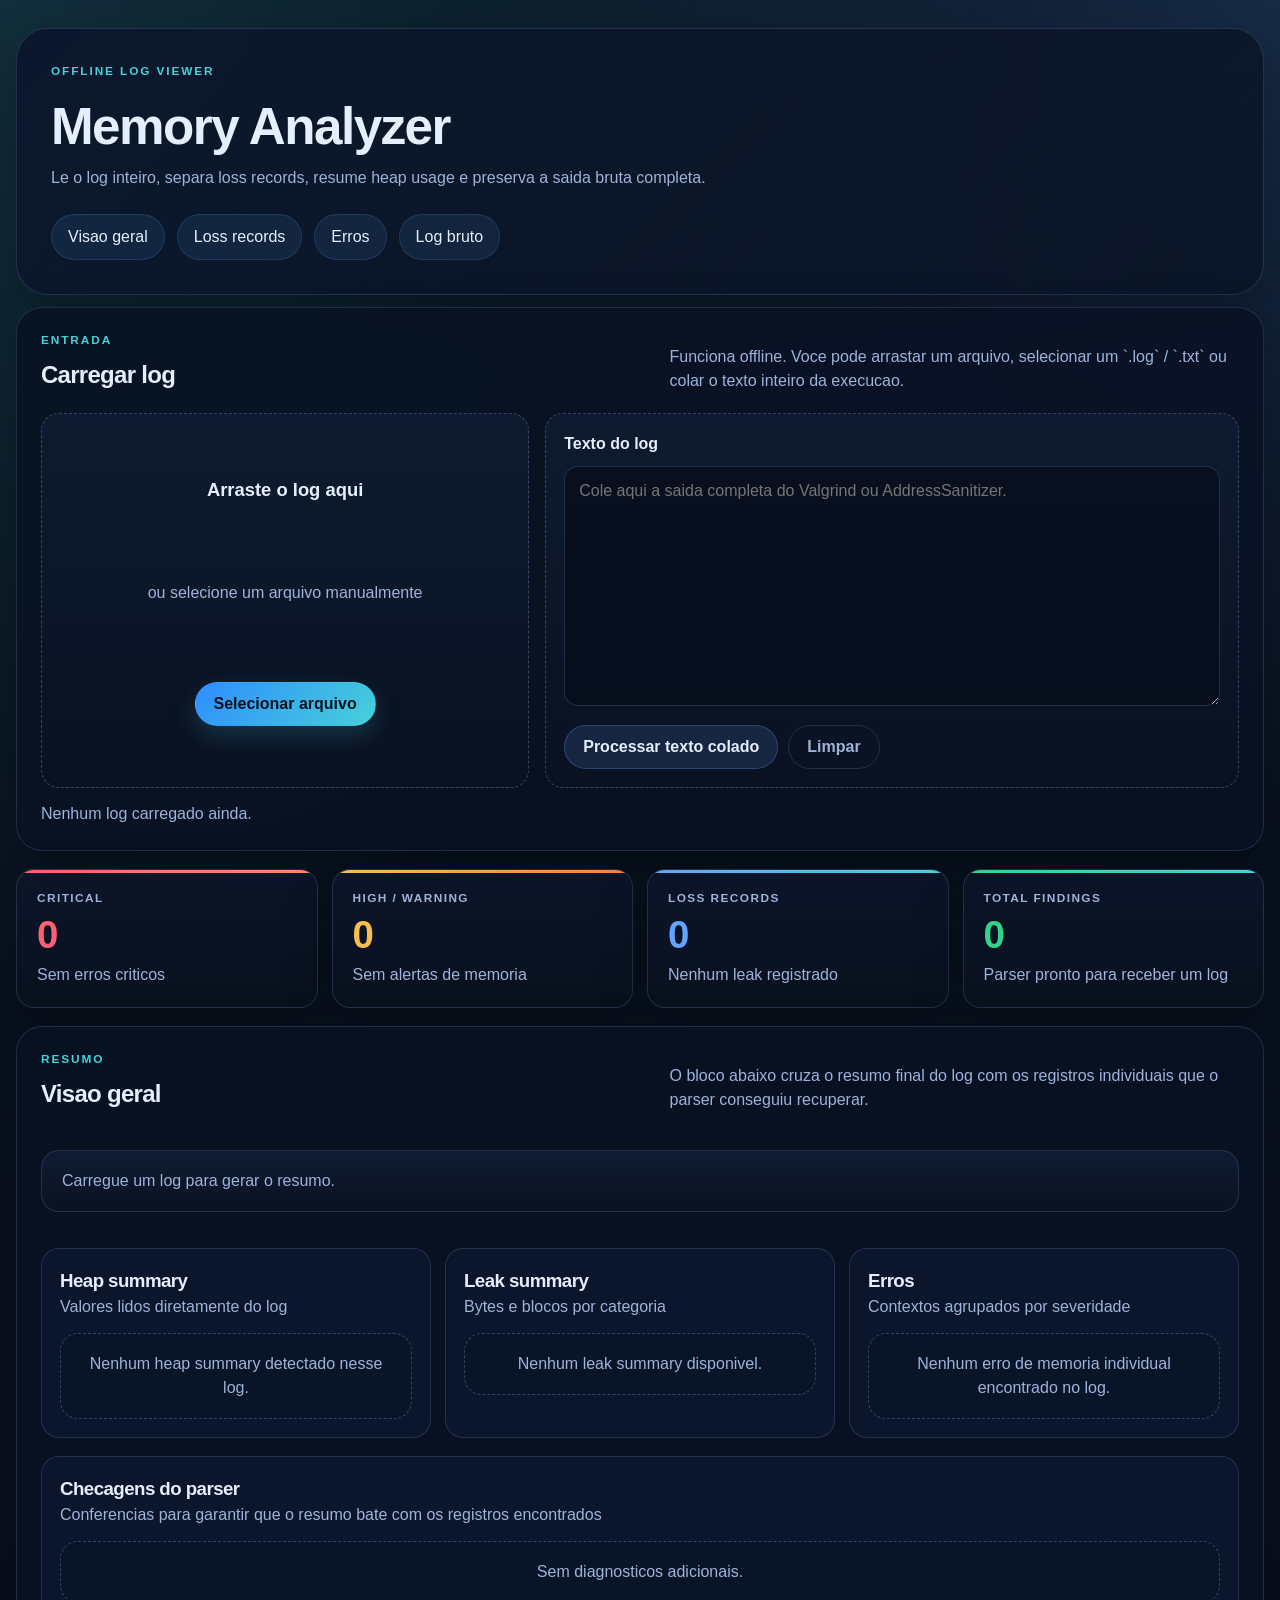
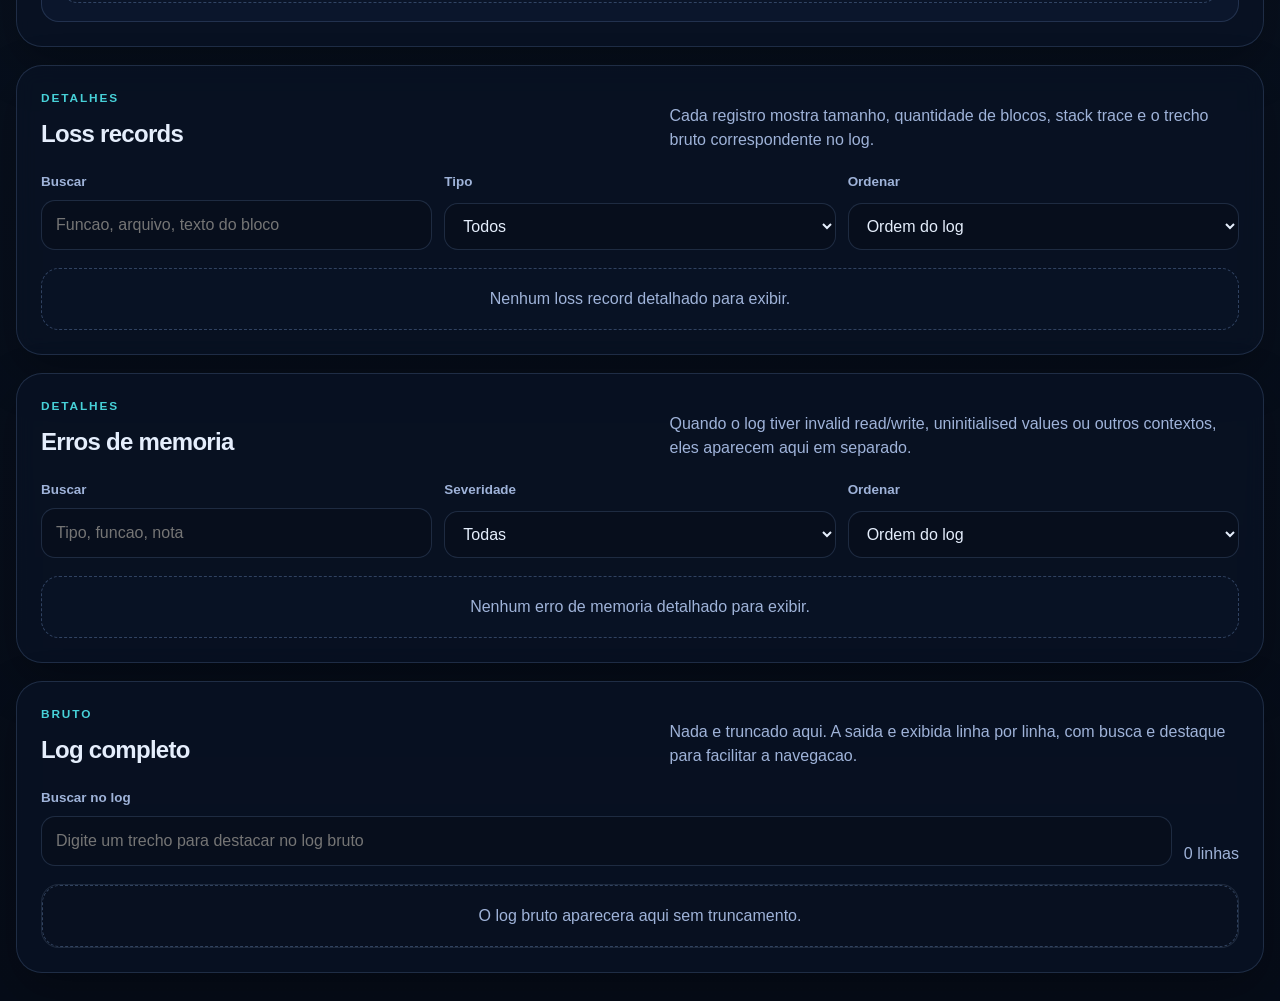
==== commit 8d01d22c: "fix" ====
--- a/index.html
+++ b/index.html
@@ -1,1452 +1,232 @@
-<!DOCTYPE html>
+<!doctype html>
 <html lang="pt-BR">
 <head>
-<meta charset="UTF-8">
-<meta name="viewport" content="width=device-width, initial-scale=1.0">
-<title>Memory Analyzer — Valgrind &amp; ASan Viewer</title>
-<link href="https://fonts.googleapis.com/css2?family=Inter:wght@300;400;500;600;700;800;900&family=JetBrains+Mono:wght@400;500;600&display=swap" rel="stylesheet">
-<style>
-:root {
-    --bg:  #0b0b12; --bg2: #111119; --bg3: #1a1a2e; --card: #14141e;
-    --border: #252540; --text: #e8e8f0; --muted: #8888a8;
-    --purple: #8b5cf6; --purple2: #a78bfa; --purple3: #c4b5fd;
-    --dark-purple: #2d0b6e; --deep: #0d0221;
-    --orange: #f97316; --green: #22c55e; --red: #ef4444;
-    --blue: #3b82f6; --cyan: #06b6d4; --yellow: #eab308;
-}
-*, *::before, *::after { margin:0; padding:0; box-sizing:border-box; }
-html { scroll-behavior:smooth; }
-body {
-    font-family:'Inter',system-ui,sans-serif;
-    background:var(--bg); color:var(--text);
-    line-height:1.75; overflow-x:hidden; min-height:100vh;
-}
-
-/* ── SCROLLBAR ─────────────────────────────────── */
-::-webkit-scrollbar { width:6px; height:6px; }
-::-webkit-scrollbar-track { background:var(--bg); }
-::-webkit-scrollbar-thumb { background:var(--border); border-radius:3px; }
-::-webkit-scrollbar-thumb:hover { background:var(--purple); }
-
-/* ── HERO ──────────────────────────────────────── */
-.hero-wave {
-    position:relative;
-    background:linear-gradient(135deg, var(--deep) 0%, var(--dark-purple) 40%, #5b1fa8 70%, var(--purple) 100%);
-    padding:64px 24px 90px;
-    text-align:center; overflow:hidden;
-}
-.hero-wave::after {
-    content:''; position:absolute; bottom:-2px; left:0; width:100%; height:72px;
-    background:url("data:image/svg+xml,%3Csvg xmlns='http://www.w3.org/2000/svg' viewBox='0 0 1440 100'%3E%3Cpath fill='%230b0b12' d='M0,40 C360,100 1080,0 1440,60 L1440,100 L0,100 Z'/%3E%3C/svg%3E") no-repeat bottom center;
-    background-size:cover;
-}
-.hero-glow {
-    position:absolute; top:-50%; left:50%; transform:translateX(-50%);
-    width:700px; height:700px; border-radius:50%;
-    background:radial-gradient(circle, rgba(139,92,246,.18) 0%, transparent 70%);
-    pointer-events:none; animation:pulse 6s ease-in-out infinite;
-}
-@keyframes pulse { 0%,100%{opacity:.6;transform:translateX(-50%) scale(1)} 50%{opacity:1;transform:translateX(-50%) scale(1.15)} }
-
-.hero-wave h1 {
-    position:relative; z-index:1;
-    font-size:clamp(2em,5vw,3.4em); font-weight:900; color:#fff;
-    text-shadow:0 4px 20px rgba(0,0,0,.4); margin-bottom:8px; letter-spacing:-1px;
-}
-.hero-wave .hero-sub {
-    position:relative; z-index:1;
-    font-size:clamp(.9em,2vw,1.1em); color:rgba(255,255,255,.75);
-    margin-bottom:24px; font-weight:400;
-}
-.hero-badges { display:flex; justify-content:center; gap:10px; flex-wrap:wrap; position:relative; z-index:1; }
-.hb {
-    padding:5px 16px; border-radius:20px; font-size:.78em; font-weight:700;
-    letter-spacing:.4px; background:rgba(255,255,255,.1); backdrop-filter:blur(8px);
-    border:1px solid rgba(255,255,255,.2); color:#fff;
-}
-.hb.v { border-color:var(--purple3); color:var(--purple3); }
-.hb.a { border-color:var(--orange);  color:var(--orange); }
-.hb.m { border-color:var(--cyan);    color:#67e8f9; }
-.hb.l { border-color:var(--green);   color:#86efac; }
-
-/* ── NAV ───────────────────────────────────────── */
-nav {
-    position:sticky; top:0; z-index:999;
-    background:rgba(11,11,18,.9); backdrop-filter:blur(20px);
-    border-bottom:1px solid var(--border); padding:0 24px;
-}
-.nav-in { max-width:1200px; margin:0 auto; display:flex; justify-content:space-between; align-items:center; height:52px; }
-.nav-brand { font-weight:800; font-size:1em; color:var(--purple2); text-decoration:none; display:flex; gap:6px; align-items:center; }
-.nav-brand small { color:var(--muted); font-weight:400; font-size:.75em; }
-
-/* ── TABS ──────────────────────────────────────── */
-.tabs-wrap {
-    background:var(--bg2);
-    border-bottom:1px solid var(--border);
-    display:flex; overflow-x:auto; padding:0 24px;
-    gap:4px;
-}
-.tab {
-    padding:14px 20px; cursor:pointer; border:none;
-    background:transparent; font-family:'Inter',sans-serif;
-    font-size:.85em; font-weight:600; color:var(--muted);
-    transition:all .25s; border-bottom:2px solid transparent;
-    margin-bottom:-1px; white-space:nowrap; letter-spacing:.2px;
-}
-.tab:hover { color:var(--text); background:rgba(139,92,246,.07); }
-.tab.active { color:var(--purple2); border-bottom-color:var(--purple); }
-
-/* ── TAB CONTENT ───────────────────────────────── */
-.tab-content { display:none; animation:fadeIn .3s ease; }
-.tab-content.active { display:block; }
-@keyframes fadeIn { from{opacity:0;transform:translateY(8px)} to{opacity:1;transform:none} }
-
-/* ── WRAPPER ───────────────────────────────────── */
-.wrap { max-width:1200px; margin:0 auto; padding:32px 24px 60px; }
-
-/* ── UPLOAD ZONE ───────────────────────────────── */
-.upload-zone {
-    border:2px dashed var(--border); border-radius:14px;
-    padding:40px 24px; text-align:center; margin-bottom:28px;
-    background:rgba(139,92,246,.03);
-    transition:all .3s; cursor:pointer;
-}
-.upload-zone:hover { border-color:var(--purple); background:rgba(139,92,246,.06); }
-.upload-zone h2 { font-size:1.15em; font-weight:700; margin-bottom:8px; color:var(--purple2); }
-.upload-zone p  { font-size:.88em; color:var(--muted); margin-bottom:20px; line-height:1.6; }
-.upload-zone input[type="file"] { display:none; }
-.btn-upload {
-    display:inline-flex; align-items:center; gap:8px;
-    background:linear-gradient(135deg,#7c3aed,#a78bfa); color:#fff;
-    padding:11px 26px; border:none; border-radius:10px;
-    font-size:.9em; font-weight:700; cursor:pointer;
-    font-family:inherit; transition:all .25s; text-decoration:none;
-}
-.btn-upload:hover { transform:translateY(-2px); box-shadow:0 8px 25px rgba(139,92,246,.4); }
-
-/* ── STATS GRID ────────────────────────────────── */
-.stats-grid {
-    display:grid; grid-template-columns:repeat(auto-fit,minmax(200px,1fr));
-    gap:14px; margin-bottom:28px;
-}
-.stat-card {
-    padding:20px 22px; border-radius:14px;
-    border:1px solid var(--border); background:var(--card);
-    transition:all .25s; position:relative; overflow:hidden;
-}
-.stat-card::before {
-    content:''; position:absolute; top:0; left:0; right:0; height:3px;
-    border-radius:14px 14px 0 0;
-}
-.stat-card:hover { transform:translateY(-3px); border-color:rgba(139,92,246,.35); }
-.stat-card.critical::before { background:linear-gradient(90deg,#ef4444,#f97316); }
-.stat-card.warning::before  { background:linear-gradient(90deg,#eab308,#f97316); }
-.stat-card.info::before     { background:linear-gradient(90deg,#3b82f6,#06b6d4); }
-.stat-card.ok::before       { background:linear-gradient(90deg,#22c55e,#06b6d4); }
-.stat-card h3 { font-size:.72em; text-transform:uppercase; letter-spacing:.8px; color:var(--muted); margin-bottom:10px; font-weight:600; }
-.stat-card.critical h3 { color:#fca5a5; }
-.stat-card.warning h3  { color:#fde68a; }
-.stat-card.info h3     { color:#93c5fd; }
-.stat-card.ok h3       { color:#86efac; }
-.stat-card .value { font-size:2.4em; font-weight:900; line-height:1; }
-.stat-card.critical .value { color:#ef4444; }
-.stat-card.warning .value  { color:#eab308; }
-.stat-card.info .value     { color:#3b82f6; }
-.stat-card.ok .value       { color:#22c55e; }
-
-/* ── FILTER BAR ────────────────────────────────── */
-.filter-bar {
-    background:var(--card); border:1px solid var(--border);
-    border-radius:12px; padding:16px 18px; margin-bottom:20px;
-    display:flex; gap:10px; flex-wrap:wrap; align-items:center;
-}
-.filter-bar input,
-.filter-bar select {
-    padding:9px 14px; background:var(--bg3);
-    border:1px solid var(--border); border-radius:8px;
-    font-size:.88em; color:var(--text); flex:1; min-width:180px;
-    font-family:inherit; outline:none; transition:border-color .2s;
-}
-.filter-bar input::placeholder { color:var(--muted); }
-.filter-bar input:focus,
-.filter-bar select:focus { border-color:var(--purple); }
-.filter-bar select option { background:var(--bg3); color:var(--text); }
-
-/* ── BADGES ────────────────────────────────────── */
-.badge {
-    display:inline-block; padding:3px 11px; border-radius:20px;
-    font-size:.72em; font-weight:700; letter-spacing:.5px;
-}
-.badge-critical { background:rgba(239,68,68,.15);  color:#fca5a5; border:1px solid rgba(239,68,68,.3); }
-.badge-high     { background:rgba(234,179,8,.12);   color:#fde68a; border:1px solid rgba(234,179,8,.3); }
-.badge-warning  { background:rgba(249,115,22,.12);  color:#fdba74; border:1px solid rgba(249,115,22,.3); }
-.badge-info     { background:rgba(59,130,246,.12);  color:#93c5fd; border:1px solid rgba(59,130,246,.3); }
-.badge-ok       { background:rgba(34,197,94,.12);   color:#86efac; border:1px solid rgba(34,197,94,.3); }
-
-/* ── ERROR CARDS ───────────────────────────────── */
-.error-card {
-    border-radius:10px; margin-bottom:12px;
-    background:var(--card); border:1px solid var(--border);
-    overflow:hidden; transition:border-color .2s;
-}
-.error-card:hover { border-color:rgba(139,92,246,.25); }
-
-.error-card-header {
-    display:flex; justify-content:space-between; align-items:center;
-    padding:14px 18px; cursor:pointer; user-select:none; gap:12px;
-    border-left:3px solid transparent;
-}
-.error-card.severity-critical .error-card-header { border-left-color:#ef4444; }
-.error-card.severity-high     .error-card-header { border-left-color:#eab308; }
-.error-card.severity-warning  .error-card-header { border-left-color:#f97316; }
-.error-card.severity-info     .error-card-header { border-left-color:#3b82f6; }
-.error-card.severity-leak     .error-card-header { border-left-color:#a78bfa; }
-.error-card-header:hover { background:rgba(255,255,255,.025); }
-
-.error-title { font-weight:600; font-size:.9em; flex:1; color:var(--text); }
-.error-meta  { font-size:.8em; color:var(--muted); font-family:'JetBrains Mono',monospace; }
-.error-arrow { color:var(--muted); font-size:1em; transition:transform .2s; }
-
-.error-body { display:none; padding:16px 18px; background:rgba(0,0,0,.2); border-top:1px solid var(--border); }
-.error-body.open { display:block; }
-
-/* ── STACK TRACE ───────────────────────────────── */
-.stack-trace {
-    background:#080810; color:#d4d4d4; padding:14px 16px;
-    border-radius:8px; font-family:'JetBrains Mono',monospace;
-    font-size:.78em; overflow-x:auto; line-height:1.7;
-    white-space:pre-wrap; margin-top:10px;
-    border:1px solid var(--border);
-}
-.stack-line-key  { color:#818cf8; }
-.stack-line-func { color:#fbbf24; font-weight:600; }
-.stack-line-file { color:#fb923c; }
-.stack-line-addr { color:#6ee7b7; }
-
-/* ── SUMMARY TABLE ─────────────────────────────── */
-.summary-table { width:100%; border-collapse:collapse; margin-top:16px; }
-.summary-table th {
-    background:rgba(139,92,246,.1); text-align:left; padding:11px 14px;
-    font-size:.75em; text-transform:uppercase; letter-spacing:.8px;
-    color:var(--purple3); font-weight:700; border-bottom:1px solid var(--border);
-}
-.summary-table td { padding:11px 14px; border-bottom:1px solid rgba(255,255,255,.04); font-size:.88em; }
-.summary-table tr:last-child td { border-bottom:none; }
-.summary-table tr:hover td { background:rgba(255,255,255,.025); }
-
-/* ── PROGRESS BARS ─────────────────────────────── */
-.bar-wrap  { background:rgba(255,255,255,.06); border-radius:6px; height:14px; overflow:hidden; margin-top:5px; }
-.bar-fill  { height:100%; border-radius:6px; display:flex; align-items:center; justify-content:flex-end; padding-right:6px; font-size:.68em; color:#fff; font-weight:700; }
-.bar-critical { background:linear-gradient(90deg,#7f1d1d,#ef4444); }
-.bar-warning  { background:linear-gradient(90deg,#78350f,#f97316); }
-.bar-info     { background:linear-gradient(90deg,#1e3a8a,#3b82f6); }
-
-/* ── OVERVIEW SUMMARY BOX ──────────────────────── */
-.overview-box {
-    background:var(--card); border:1px solid var(--border);
-    border-radius:14px; padding:22px; margin-bottom:16px;
-}
-.overview-box h3 { font-size:1.05em; font-weight:700; margin-bottom:14px; }
-.overview-box p  { font-size:.88em; color:var(--muted); margin-bottom:10px; }
-.overview-box p strong { color:var(--text); }
-
-/* ── HELP BOXES ────────────────────────────────── */
-.help-section { display:grid; gap:16px; }
-.help-box {
-    background:var(--card); border:1px solid var(--border);
-    border-radius:14px; padding:22px;
-}
-.help-box h3 { font-size:.95em; font-weight:700; color:var(--purple2); margin-bottom:14px; }
-.help-box ul  { list-style:none; display:flex; flex-direction:column; gap:8px; }
-.help-box ul li { font-size:.88em; color:var(--muted); line-height:1.6; padding-left:1.2em; position:relative; }
-.help-box ul li::before { content:'›'; position:absolute; left:0; color:var(--purple); }
-.help-box ul li strong { color:var(--text); }
-.help-box ul li code {
-    background:rgba(139,92,246,.12); color:var(--purple3);
-    padding:.1em .45em; border-radius:4px; font-family:'JetBrains Mono',monospace; font-size:.88em;
-}
-.code-block {
-    background:#080810; color:#d4d4d4; padding:14px 16px;
-    border-radius:8px; font-family:'JetBrains Mono',monospace;
-    font-size:.8em; overflow-x:auto; margin:12px 0;
-    border:1px solid var(--border); line-height:1.7;
-}
-
-/* ── GUIDE TAB ─────────────────────────────────── */
-.guide-cards { display:grid; grid-template-columns:repeat(auto-fill,minmax(250px,1fr)); gap:14px; margin:16px 0; }
-.guide-card {
-    background:var(--card); border:1px solid var(--border); border-radius:12px;
-    padding:18px; transition:border-color .2s;
-}
-.guide-card:hover { border-color:rgba(139,92,246,.3); }
-.guide-card .gc-icon { font-size:1.5em; margin-bottom:10px; }
-.guide-card h4 { font-size:.9em; font-weight:700; color:var(--text); margin-bottom:6px; }
-.guide-card p { font-size:.82em; color:var(--muted); margin:0; }
-.guide-section { margin-bottom:36px; }
-.guide-section h3 {
-    font-size:1.05em; font-weight:700; color:var(--purple2);
-    margin-bottom:14px; padding-bottom:10px;
-    border-bottom:1px solid var(--border);
-    display:flex; align-items:center; gap:8px;
-}
-.guide-callout {
-    display:flex; gap:14px; padding:16px 18px; border-radius:10px;
-    margin:14px 0; border-left:3px solid;
-}
-.guide-callout.info  { background:rgba(59,130,246,.07);  border-color:var(--blue); }
-.guide-callout.warn  { background:rgba(234,179,8,.07);   border-color:var(--yellow); }
-.guide-callout.ok    { background:rgba(34,197,94,.07);   border-color:var(--green); }
-.guide-callout.danger{ background:rgba(239,68,68,.07);   border-color:var(--red); }
-.guide-callout .gc-icon { font-size:1.2em; flex-shrink:0; margin-top:1px; }
-.guide-callout .gc-body { flex:1; }
-.guide-callout .gc-body strong { display:block; margin-bottom:4px; font-size:.8em; text-transform:uppercase; letter-spacing:.5px; }
-.guide-callout.info  .gc-body strong { color:var(--blue); }
-.guide-callout.warn  .gc-body strong { color:var(--yellow); }
-.guide-callout.ok    .gc-body strong { color:var(--green); }
-.guide-callout.danger .gc-body strong { color:var(--red); }
-.guide-callout .gc-body p { margin:0; font-size:.85em; }
-.guide-table { width:100%; border-collapse:collapse; margin:14px 0; font-size:.85em; }
-.guide-table th {
-    background:rgba(139,92,246,.08); text-align:left; padding:10px 14px;
-    font-size:.72em; text-transform:uppercase; letter-spacing:.7px;
-    color:var(--purple3); font-weight:700; border-bottom:1px solid var(--border);
-}
-.guide-table td { padding:10px 14px; border-bottom:1px solid rgba(255,255,255,.04); color:var(--muted); vertical-align:top; }
-.guide-table td:first-child { color:var(--text); font-family:'JetBrains Mono',monospace; font-size:.85em; font-weight:500; }
-.guide-table tr:hover td { background:rgba(255,255,255,.02); }
-.guide-badge {
-    display:inline-block; border-radius:4px; padding:2px 8px;
-    font-size:.7em; font-weight:700;
-}
-.guide-badge.high   { background:rgba(239,68,68,.15);  color:#fca5a5; }
-.guide-badge.medium { background:rgba(234,179,8,.15);  color:#fde68a; }
-.guide-badge.low    { background:rgba(34,197,94,.15);   color:#86efac; }
-.guide-badge.gb-info{ background:rgba(59,130,246,.15);  color:#93c5fd; }
-.leak-types-grid { display:grid; grid-template-columns:1fr 1fr; gap:12px; margin:14px 0; }
-.leak-type-card {
-    background:var(--card); border:1px solid var(--border); border-radius:10px; padding:14px;
-}
-.leak-type-card .lt-head { display:flex; align-items:center; gap:10px; margin-bottom:8px; }
-.leak-type-card .lt-dot { width:10px; height:10px; border-radius:50%; flex-shrink:0; }
-.leak-type-card h4 { font-size:.82em; font-weight:700; }
-.leak-type-card p { font-size:.78em; margin:0; color:var(--muted); }
-.guide-flow { display:flex; flex-direction:column; gap:0; margin:16px 0; }
-.guide-flow-item { display:flex; align-items:flex-start; gap:14px; padding:12px 0; }
-.guide-flow-line { display:flex; flex-direction:column; align-items:center; min-width:28px; }
-.guide-flow-dot {
-    width:12px; height:12px; border-radius:50%; border:2px solid; flex-shrink:0;
-}
-.guide-flow-conn { width:2px; flex:1; min-height:24px; background:var(--border); margin:2px 0; }
-.guide-flow-item:last-child .guide-flow-conn { display:none; }
-.guide-flow-content h4 { font-size:.88em; font-weight:600; margin-bottom:4px; }
-.guide-flow-content p { font-size:.82em; margin:0; color:var(--muted); }
-@media(max-width:768px) { .leak-types-grid { grid-template-columns:1fr; } }
-
-/* ── EMPTY STATE ───────────────────────────────── */
-.empty-state { text-align:center; padding:60px 20px; color:var(--muted); }
-.empty-state .icon { font-size:3.5em; margin-bottom:14px; opacity:.6; }
-.empty-state p { font-size:.95em; }
-
-/* ── SECTION HEADER ────────────────────────────── */
-.sh { padding:0 0 20px; }
-.sh h2 { font-size:1.3em; font-weight:700; margin-bottom:4px; }
-.sh p  { font-size:.85em; color:var(--muted); }
-
-/* ── FOOTER ────────────────────────────────────── */
-.footer-wave {
-    width:100%; height:80px; margin-top:40px;
-    background:linear-gradient(0deg, var(--deep) 0%, var(--bg) 100%);
-    clip-path:polygon(0 50%,25% 80%,50% 50%,75% 80%,100% 50%,100% 100%,0 100%);
-}
-footer {
-    background:var(--deep); text-align:center; padding:40px 24px 32px;
-    border-top:1px solid var(--border);
-}
-footer p { color:var(--muted); font-size:.85em; line-height:1.8; }
-footer a { color:var(--purple2); text-decoration:none; font-weight:600; }
-footer a:hover { text-decoration:underline; }
-footer .brand { font-size:1.1em; font-weight:800; color:var(--purple2); margin-bottom:8px; }
-footer .pix {
-    display:inline-block; background:var(--bg3); padding:5px 14px;
-    border-radius:6px; font-family:'JetBrains Mono',monospace;
-    font-size:.78em; color:var(--purple2); margin-top:6px;
-}
-
-@media(max-width:768px) {
-    .tabs-wrap { padding:0 12px; }
-    .wrap { padding:20px 16px 40px; }
-    .filter-bar { flex-direction:column; }
-    .stats-grid { grid-template-columns:1fr 1fr; }
-}
-</style>
+  <meta charset="utf-8">
+  <meta name="viewport" content="width=device-width, initial-scale=1">
+  <title>Memory Analyzer</title>
+  <meta name="description" content="Visualizador offline para logs de Valgrind e AddressSanitizer.">
+  <link rel="stylesheet" href="./assets/styles.css">
 </head>
 <body>
-
-<!-- ══ HERO ══════════════════════════════════════════════ -->
-<header>
-  <div class="hero-wave">
-    <div class="hero-glow"></div>
-    <h1>🔍 Memory Analyzer</h1>
-    <p class="hero-sub">Valgrind Memcheck &amp; AddressSanitizer Log Viewer</p>
-    <div class="hero-badges">
-      <span class="hb v">Valgrind</span>
-      <span class="hb a">ASan</span>
-      <span class="hb m">Memcheck</span>
-      <span class="hb l">Leak Detection</span>
+  <header class="site-header">
+    <div class="shell">
+      <div class="hero">
+        <div class="hero-copy">
+          <p class="eyebrow">Offline log viewer</p>
+          <h1>Memory Analyzer</h1>
+          <p class="hero-text">Le o log inteiro, separa loss records, resume heap usage e preserva a saida bruta completa.</p>
+        </div>
+        <nav class="hero-nav" aria-label="Atalhos">
+          <a href="#overview-panel">Visao geral</a>
+          <a href="#leak-panel">Loss records</a>
+          <a href="#error-panel">Erros</a>
+          <a href="#raw-panel">Log bruto</a>
+        </nav>
+      </div>
     </div>
-  </div>
-</header>
-
-<!-- ══ NAVBAR ════════════════════════════════════════════ -->
-<nav>
-  <div class="nav-in">
-    <a class="nav-brand" href="#">🔍 Memory Analyzer <small>v2.0</small></a>
-  </div>
-</nav>
-
-<!-- ══ TABS ══════════════════════════════════════════════ -->
-<div class="tabs-wrap">
-  <button class="tab active"  onclick="switchTab('overview',this)">📊 Overview</button>
-  <button class="tab"         onclick="switchTab('errors',this)">🚨 Erros</button>
-  <button class="tab"         onclick="switchTab('leaks',this)">💧 Leaks</button>
-  <button class="tab"         onclick="switchTab('summary',this)">📋 Resumo</button>
-  <button class="tab"         onclick="switchTab('help',this)">❓ Como Usar</button>
-  <button class="tab"         onclick="switchTab('guide',this)">📖 Guia Valgrind &amp; ASAN</button>
-</div>
-
-<!-- ══ OVERVIEW ══════════════════════════════════════════ -->
-<div id="overview" class="tab-content active">
-  <div class="wrap">
-
-    <div class="upload-zone" onclick="document.getElementById('logFile').click()">
-      <h2>📁 Carregar Log de Memória</h2>
-      <p>
-        Suporta logs do <strong>Valgrind Memcheck</strong> (.log, .txt) e do
-        <strong>AddressSanitizer</strong> (ASan). Arraste ou clique para selecionar.
-      </p>
-      <input type="file" id="logFile" accept=".log,.txt">
-      <label for="logFile" class="btn-upload" onclick="event.stopPropagation()">
-        📄 Selecionar valgrind.log / asan.log
-      </label>
-    </div>
-
-    <div class="stats-grid">
-      <div class="stat-card critical">
-        <h3>🔴 Critical</h3>
-        <div class="value" id="st-critical">—</div>
-      </div>
-      <div class="stat-card warning">
-        <h3>🟡 High</h3>
-        <div class="value" id="st-high">—</div>
-      </div>
-      <div class="stat-card info">
-        <h3>💧 Leaks (todos)</h3>
-        <div class="value" id="st-leaks">—</div>
-      </div>
-      <div class="stat-card ok">
-        <h3>📊 Total (Erros + Leaks)</h3>
-        <div class="value" id="st-total">—</div>
-      </div>
-    </div>
-
-    <div id="overviewSummary"></div>
-  </div>
-</div>
-
-<!-- ══ ERRORS ════════════════════════════════════════════ -->
-<div id="errors" class="tab-content">
-  <div class="wrap">
-    <div class="sh"><h2>🚨 Erros Detectados</h2><p>Invalid reads/writes, use-after-free, double-free e outros.</p></div>
-    <div class="filter-bar">
-      <input  type="text" id="errFilter"   placeholder="🔍 Filtrar por função, tipo...">
-      <select id="errSeverity">
-        <option value="all">Todos os tipos</option>
-        <option value="critical">🔴 Critical</option>
-        <option value="high">🟡 High</option>
-        <option value="warning">⚠️ Warning</option>
-        <option value="info">ℹ️ Info</option>
-      </select>
-      <select id="errSort">
-        <option value="severity">Ordenar por Severidade</option>
-        <option value="type">Ordenar por Tipo</option>
-        <option value="func">Ordenar por Função</option>
-      </select>
-    </div>
-    <div id="errorsContent">
-      <div class="empty-state">
-        <div class="icon">📂</div>
-        <p>Carregue um arquivo de log para visualizar os erros.</p>
-      </div>
-    </div>
-  </div>
-</div>
-
-<!-- ══ LEAKS ══════════════════════════════════════════════ -->
-<div id="leaks" class="tab-content">
-  <div class="wrap">
-    <div class="sh"><h2>💧 Memory Leaks</h2><p>Blocos de memória alocados e não liberados.</p></div>
-    <div class="filter-bar">
-      <input  type="text" id="leakFilter" placeholder="🔍 Filtrar por localização...">
-      <select id="leakType">
-        <option value="all">Todos os leaks</option>
-        <option value="definitely">Definitely Lost</option>
-        <option value="indirectly">Indirectly Lost</option>
-        <option value="possibly">Possibly Lost</option>
-        <option value="reachable">Still Reachable</option>
-      </select>
-    </div>
-    <div id="leaksContent">
-      <div class="empty-state">
-        <div class="icon">💧</div>
-        <p>Nenhum leak encontrado ainda.</p>
-      </div>
-    </div>
-  </div>
-</div>
-
-<!-- ══ SUMMARY ════════════════════════════════════════════ -->
-<div id="summary" class="tab-content">
-  <div class="wrap">
-    <div class="sh"><h2>📋 Resumo por Tipo</h2><p>Agrupamento de erros por categoria com frequência.</p></div>
-    <div id="summaryContent">
-      <div class="empty-state">
-        <div class="icon">📋</div>
-        <p>Carregue um log para ver o resumo.</p>
-      </div>
-    </div>
-  </div>
-</div>
-
-<!-- ══ HELP ════════════════════════════════════════════════ -->
-<div id="help" class="tab-content">
-  <div class="wrap">
-    <div class="sh"><h2>❓ Como Usar</h2><p>Guia de referência rápida para os formatos suportados.</p></div>
-    <div class="help-section">
-
-      <div class="help-box">
-        <h3>📚 Formatos Suportados</h3>
-        <ul>
-          <li><strong>Valgrind Memcheck</strong> — Gera um <code>.log</code> com erros de memória detalhados e stack traces.</li>
-          <li><strong>AddressSanitizer (ASan)</strong> — Compile com <code>-fsanitize=address</code> e redirecione o stderr para um arquivo.</li>
-        </ul>
-      </div>
-
-      <div class="help-box">
-        <h3>🔧 Comando Recomendado — Valgrind</h3>
-        <div class="code-block">valgrind \<br>
-&nbsp;&nbsp;--tool=memcheck \<br>
-&nbsp;&nbsp;--leak-check=full \<br>
-&nbsp;&nbsp;--show-leak-kinds=all \<br>
-&nbsp;&nbsp;--track-origins=yes \<br>
-&nbsp;&nbsp;--error-exitcode=1 \<br>
-&nbsp;&nbsp;./server 2&gt; valgrind.log</div>
-      </div>
-
-      <div class="help-box">
-        <h3>🔧 Comando Recomendado — ASan</h3>
-        <div class="code-block">cmake .. -DCMAKE_CXX_FLAGS="-fsanitize=address -g" \<br>
-&nbsp;&nbsp;&nbsp;&nbsp;&nbsp;&nbsp;&nbsp;&nbsp;&nbsp;-DCMAKE_EXE_LINKER_FLAGS="-fsanitize=address"<br>
-ASAN_OPTIONS=log_path=asan.log ./server</div>
-      </div>
-
-      <div class="help-box">
-        <h3>🎯 Classificação de Severidade</h3>
-        <ul>
-          <li>🔴 <strong>CRITICAL</strong> — Invalid write / use-after-free write: corrompe heap, pode causar crash imprevisível.</li>
-          <li>🟡 <strong>HIGH</strong> — Invalid read: lê memória já liberada, comportamento indefinido.</li>
-          <li>⚠️ <strong>WARNING</strong> — Use of uninitialised value / cond jump: lógica incorreta.</li>
-          <li>💧 <strong>LEAK (definitely lost)</strong> — Memória alocada e nunca liberada.</li>
-          <li>🔵 <strong>LEAK (possibly / indirectly)</strong> — Provável não-problema em processos de longa execução.</li>
-        </ul>
-      </div>
-
-      <div class="help-box">
-        <h3>💡 O que priorizar primeiro</h3>
-        <ul>
-          <li>❌ <strong>Invalid write</strong> em bloco free'd → crash imprevisível + corrupção de dados.</li>
-          <li>❌ <strong>use-after-free</strong> → crash em operações com objetos já destruídos.</li>
-          <li>❌ <strong>heap-buffer-overflow</strong> → leitura/escrita fora dos limites alocados.</li>
-          <li>⚠️ <strong>Definitely lost</strong> crescendo → memory leak real que precisa ser corrigido.</li>
-        </ul>
-      </div>
-
-    </div>
-  </div>
-</div>
-
-<!-- ══ GUIDE ══════════════════════════════════════════════ -->
-<div id="guide" class="tab-content">
-  <div class="wrap">
-    <div class="sh"><h2>📖 Guia Valgrind &amp; ASAN</h2><p>Guia completo: do build à leitura do log e correção de leaks no TFS.</p></div>
-
-    <!-- VISÃO GERAL -->
-    <div class="guide-section">
-      <h3>📌 Visão Geral</h3>
-      <p style="color:var(--muted);font-size:.88em;margin-bottom:14px">Memory leaks no TFS causam crescimento contínuo do RSS, degradando performance e podendo derrubar o servidor após horas de uptime.</p>
-      <div class="guide-cards">
-        <div class="guide-card"><div class="gc-icon">🛡️</div><h4>Valgrind Memcheck</h4><p>Detecta leaks com backtrace completo. Sem recompilação especial. 10-50× mais lento.</p></div>
-        <div class="guide-card"><div class="gc-icon">⚡</div><h4>AddressSanitizer (ASAN)</h4><p>Instrumentação em compile-time. ~2× overhead. Detecta use-after-free, stack/heap overflow, leaks.</p></div>
-        <div class="guide-card"><div class="gc-icon">🔎</div><h4>LeakSanitizer (LSAN)</h4><p>Integrado ao ASAN. Relatório detalhado de leaks no encerramento do processo.</p></div>
-        <div class="guide-card"><div class="gc-icon">🎯</div><h4>Estratégia Recomendada</h4><p>ASAN no desenvolvimento (CI/testes), Valgrind para análise profunda de leak específico.</p></div>
-      </div>
-    </div>
-
-    <!-- TIPOS DE LEAK -->
-    <div class="guide-section">
-      <h3>🔍 Tipos de Leak (Valgrind)</h3>
-      <p style="color:var(--muted);font-size:.88em;margin-bottom:14px">Valgrind classifica memória não liberada em categorias. Entender cada uma determina a urgência:</p>
-      <div class="leak-types-grid">
-        <div class="leak-type-card">
-          <div class="lt-head"><div class="lt-dot" style="background:#ef4444"></div><h4>Definitely Lost <span class="guide-badge high">CRÍTICO</span></h4></div>
-          <p>Nenhum ponteiro aponta para o bloco. Memória 100% irrecuperável. <strong style="color:var(--text)">Sempre corrija primeiro.</strong></p>
-        </div>
-        <div class="leak-type-card">
-          <div class="lt-head"><div class="lt-dot" style="background:#eab308"></div><h4>Indirectly Lost <span class="guide-badge medium">ALTO</span></h4></div>
-          <p>Bloco apontado por outro que é "definitely lost". Corrija o pai e este some automaticamente.</p>
-        </div>
-        <div class="leak-type-card">
-          <div class="lt-head"><div class="lt-dot" style="background:#f97316"></div><h4>Possibly Lost <span class="guide-badge medium">MÉDIO</span></h4></div>
-          <p>Ponteiro aponta para o interior do bloco. Pode ser intencional (pointer arithmetic) ou bug.</p>
-        </div>
-        <div class="leak-type-card">
-          <div class="lt-head"><div class="lt-dot" style="background:#22c55e"></div><h4>Still Reachable <span class="guide-badge low">BAIXO</span></h4></div>
-          <p>Ponteiro válido existe, mas free() nunca foi chamado. Comum em singletons/globals. Frequentemente ignorável.</p>
-        </div>
-      </div>
-      <div class="guide-callout warn">
-        <div class="gc-icon">⚠️</div>
-        <div class="gc-body">
-          <strong>Foco no TFS</strong>
-          <p>Priorize <strong style="color:var(--text)">Definitely Lost</strong> e <strong style="color:var(--text)">Indirectly Lost</strong>. "Still Reachable" em singletons como <code style="color:var(--purple3)">g_game</code>, <code style="color:var(--purple3)">g_config</code> é normal.</p>
-        </div>
-      </div>
-    </div>
-
-    <!-- BUILD -->
-    <div class="guide-section">
-      <h3>🔨 Build para Debug</h3>
-      <p style="color:var(--muted);font-size:.88em;margin-bottom:14px">Para backtraces úteis, compile com símbolos de debug (<code style="color:var(--purple3)">-g</code>) e sem otimizações:</p>
-      <div class="code-block"><span style="color:#6ee7b7"># Na raiz do TFS</span>
-mkdir -p build-debug &amp;&amp; cd build-debug
-
-cmake .. <span style="color:#86efac">-DCMAKE_BUILD_TYPE=Debug</span> \
-         <span style="color:#86efac">-DCMAKE_CXX_FLAGS="-g -O0 -fno-omit-frame-pointer"</span> \
-         <span style="color:#86efac">-DCMAKE_LINKER_FLAGS="-rdynamic"</span>
-
-cmake --build . -- -j4</div>
-      <div class="guide-callout info">
-        <div class="gc-icon">💡</div>
-        <div class="gc-body">
-          <strong>Por que -fno-omit-frame-pointer?</strong>
-          <p>Garante que o frame pointer seja mantido na stack, permitindo backtraces completos e precisos pelo Valgrind/ASAN.</p>
-        </div>
-      </div>
-    </div>
-
-    <!-- VALGRIND -->
-    <div class="guide-section">
-      <h3>🛡️ Valgrind Memcheck — Comandos</h3>
-      <p style="color:var(--muted);font-size:.88em;margin-bottom:14px">Comando definitivo para capturar apenas leaks reais (definite) com máximo detalhe:</p>
-      <div class="help-box" style="margin-bottom:14px">
-        <h3 style="font-size:.85em">🎯 Apenas leaks definitivos</h3>
-        <div class="code-block">valgrind \
-  <span style="color:#86efac">--tool=memcheck</span> \
-  <span style="color:#86efac">--leak-check=full</span> \
-  <span style="color:#86efac">--show-leak-kinds=definite</span> \
-  <span style="color:#86efac">--track-origins=yes</span> \
-  <span style="color:#86efac">--num-callers=50</span> \
-  <span style="color:#86efac">--leak-resolution=high</span> \
-  <span style="color:#86efac">--error-limit=no</span> \
-  <span style="color:#86efac">--expensive-definedness-checks=yes</span> \
-  <span style="color:#86efac">--partial-loads-ok=yes</span> \
-  <span style="color:#86efac">--log-file=valgrind-definitive.log</span> \
-  ./tfs</div>
-      </div>
-      <div class="help-box" style="margin-bottom:14px">
-        <h3 style="font-size:.85em">📋 Todos os tipos de leak</h3>
-        <div class="code-block">valgrind \
-  --tool=memcheck \
-  --leak-check=full \
-  <span style="color:#86efac">--show-leak-kinds=all</span> \
-  --track-origins=yes \
-  --num-callers=50 \
-  --leak-resolution=high \
-  --error-limit=no \
-  <span style="color:#86efac">--suppressions=tfs.supp</span> \
-  --log-file=valgrind-full.log \
-  ./tfs</div>
-      </div>
-      <div class="help-box" style="margin-bottom:14px">
-        <h3 style="font-size:.85em">🔥 Detecção de use-after-free</h3>
-        <div class="code-block">valgrind \
-  --tool=memcheck \
-  --leak-check=full \
-  --show-leak-kinds=definite,indirect \
-  --track-origins=yes \
-  --num-callers=50 \
-  <span style="color:#86efac">--undef-value-errors=yes</span> \
-  <span style="color:#86efac">--malloc-fill=0xAA</span> \
-  <span style="color:#86efac">--free-fill=0xDD</span> \
-  --error-limit=no \
-  --log-file=valgrind-uaf.log \
-  ./tfs</div>
-      </div>
-      <div class="guide-callout warn">
-        <div class="gc-icon">🐢</div>
-        <div class="gc-body">
-          <strong>Performance</strong>
-          <p>Valgrind executa o TFS <strong style="color:var(--text)">10–50× mais devagar</strong>. Desative scripts pesados no config.lua. Use mapa reduzido com poucos NPCs.</p>
-        </div>
-      </div>
-    </div>
-
-    <!-- FLAGS REF -->
-    <div class="guide-section">
-      <h3>📋 Flags — Referência Completa</h3>
-      <div style="background:var(--card);border:1px solid var(--border);border-radius:12px;overflow:hidden">
-        <table class="guide-table">
-          <thead><tr><th>Flag</th><th>O que faz</th><th>Impacto</th></tr></thead>
-          <tbody>
-            <tr><td>--leak-check=full</td><td>Backtrace de cada bloco vazado individualmente</td><td><span class="guide-badge high">Lento</span></td></tr>
-            <tr><td>--show-leak-kinds=definite</td><td>Exibe apenas leaks definitivamente perdidos</td><td><span class="guide-badge low">Rápido</span></td></tr>
-            <tr><td>--show-leak-kinds=all</td><td>Inclui definitely, indirectly, possibly, reachable</td><td><span class="guide-badge medium">Médio</span></td></tr>
-            <tr><td>--track-origins=yes</td><td>Rastreia origem de valores não-inicializados</td><td><span class="guide-badge high">Mais lento</span></td></tr>
-            <tr><td>--num-callers=50</td><td>Profundidade do backtrace (default 12). Essencial para TFS</td><td><span class="guide-badge gb-info">Memória</span></td></tr>
-            <tr><td>--leak-resolution=high</td><td>Agrupa leaks com mais precisão</td><td><span class="guide-badge gb-info">Qualidade</span></td></tr>
-            <tr><td>--error-limit=no</td><td>Sem limite de erros reportados</td><td><span class="guide-badge gb-info">Cobertura</span></td></tr>
-            <tr><td>--expensive-definedness-checks=yes</td><td>Verifica bits de definição individualmente</td><td><span class="guide-badge high">Muito lento</span></td></tr>
-            <tr><td>--partial-loads-ok=yes</td><td>Evita falsos positivos em leituras parciais</td><td><span class="guide-badge low">Neutro</span></td></tr>
-            <tr><td>--log-file=arquivo.log</td><td>Salva output em arquivo separado</td><td><span class="guide-badge low">Essencial</span></td></tr>
-            <tr><td>--suppressions=arquivo.supp</td><td>Ignora leaks conhecidos (OpenSSL, Lua, libc...)</td><td><span class="guide-badge gb-info">Qualidade</span></td></tr>
-          </tbody>
-        </table>
-      </div>
-    </div>
-
-    <!-- LENDO O LOG -->
-    <div class="guide-section">
-      <h3>📄 Lendo o Log do Valgrind</h3>
-      <p style="color:var(--muted);font-size:.88em;margin-bottom:14px">Após encerrar o TFS (<code style="color:var(--purple3)">shutdown</code> no console), o log terá esta estrutura:</p>
-      <div class="code-block"><span style="color:var(--muted)">==12345== HEAP SUMMARY:</span>
-<span style="color:var(--muted)">==12345==     in use at exit: 4,096 bytes in 3 blocks</span>
-<span style="color:var(--muted)">==12345==   total heap usage: 1,452,398 allocs, 1,452,395 frees</span>
-
-<span style="color:#ef4444">==12345== 512 bytes in 1 blocks are definitely lost in loss record 2 of 3</span>
-<span style="color:#eab308">==12345==    by 0x456A21: Creature::setDropLoot (creature.cpp:342)</span>
-<span style="color:#eab308">==12345==    by 0x458B10: Game::addCreature (game.cpp:1204)</span>
-
-<span style="color:#ef4444">==12345== LEAK SUMMARY:</span>
-<span style="color:#ef4444">==12345==    definitely lost: 512 bytes in 1 blocks</span>
-<span style="color:#eab308">==12345==  indirectly lost: 128 bytes in 2 blocks</span>
-<span style="color:#22c55e">==12345==  still reachable: 3,456 bytes in 8 blocks</span></div>
-
-      <div class="help-box" style="margin-top:14px">
-        <h3 style="font-size:.85em">🔧 Scripts para Resumo Rápido</h3>
-        <div class="code-block"><span style="color:#6ee7b7"># Resumo do leak summary</span>
-grep -E "(definitely|indirectly|possibly|reachable|suppressed):" valgrind.log | tail -10
-
-<span style="color:#6ee7b7"># Top backtraces de leaks definitivos</span>
-grep -B1 -A 25 "definitely lost" valgrind.log | head -500
-
-<span style="color:#6ee7b7"># Listar arquivos .cpp envolvidos nos leaks</span>
-grep -oP "[a-zA-Z_/]+\.cpp:\d+" valgrind.log | sort | uniq -c | sort -rn | head -20</div>
-      </div>
-    </div>
-
-    <!-- ASAN -->
-    <div class="guide-section">
-      <h3>⚡ ASAN + LeakSanitizer — Build &amp; Execução</h3>
-      <p style="color:var(--muted);font-size:.88em;margin-bottom:14px">ASAN é integrado ao GCC/Clang. Detecta use-after-free, buffer overflow e leaks. Muito mais rápido que Valgrind.</p>
-      <div class="guide-cards" style="margin-bottom:14px">
-        <div class="guide-card"><div class="gc-icon">💀</div><h4>Use-After-Free</h4><p>Acesso a memória já liberada. Causa crashes ou UB silencioso.</p></div>
-        <div class="guide-card"><div class="gc-icon">📦</div><h4>Heap Buffer Overflow</h4><p>Escrita além do final de um buffer alocado no heap.</p></div>
-        <div class="guide-card"><div class="gc-icon">📚</div><h4>Stack Buffer Overflow</h4><p>Overflow em variáveis locais. Pode causar RCE.</p></div>
-        <div class="guide-card"><div class="gc-icon">🔗</div><h4>Memory Leaks (LSAN)</h4><p>Detectados ao encerrar o processo. Similar ao Valgrind.</p></div>
-      </div>
-
-      <div class="help-box" style="margin-bottom:14px">
-        <h3 style="font-size:.85em">🔧 Opção 1: Flags direto no cmake</h3>
-        <div class="code-block">mkdir -p build-asan &amp;&amp; cd build-asan
-
-cmake .. <span style="color:#86efac">-DCMAKE_BUILD_TYPE=Debug</span> \
-  <span style="color:#86efac">-DCMAKE_CXX_FLAGS="-fsanitize=address,leak -fno-omit-frame-pointer -g -O1"</span> \
-  <span style="color:#86efac">-DCMAKE_EXE_LINKER_FLAGS="-fsanitize=address,leak"</span>
-
-cmake --build . -- -j4
-
-<span style="color:#6ee7b7"># Executar com ASAN</span>
-ASAN_OPTIONS=detect_leaks=1:halt_on_error=0:log_path=asan.log \
-LSAN_OPTIONS=verbosity=1:log_threads=1 \
-./tfs</div>
-      </div>
-
-      <div class="help-box" style="margin-bottom:14px">
-        <h3 style="font-size:.85em">⚙️ Opção 2: CMakeLists.txt com opção de build</h3>
-        <div class="code-block"><span style="color:#6ee7b7"># Adicione no CMakeLists.txt do TFS</span>
-<span style="color:#c4b5fd">option</span>(<span style="color:#fbbf24">ENABLE_ASAN</span> "Enable AddressSanitizer" OFF)
-
-<span style="color:#ef4444">if</span>(ENABLE_ASAN)
-  <span style="color:#ef4444">if</span>(CMAKE_CXX_COMPILER_ID MATCHES "GNU|Clang")
-    <span style="color:#c4b5fd">target_compile_options</span>(${PROJECT_NAME} PRIVATE
-      <span style="color:#86efac">-fsanitize=address,leak</span>
-      -fno-omit-frame-pointer -g -O1
-    )
-    <span style="color:#c4b5fd">target_link_options</span>(${PROJECT_NAME} PRIVATE
-      <span style="color:#86efac">-fsanitize=address,leak</span>
-    )
-  <span style="color:#ef4444">endif</span>()
-<span style="color:#ef4444">endif</span>()</div>
-      </div>
-
-      <div style="background:var(--card);border:1px solid var(--border);border-radius:12px;overflow:hidden;margin-top:14px">
-        <table class="guide-table">
-          <thead><tr><th>Variável</th><th>Valor</th><th>Descrição</th></tr></thead>
-          <tbody>
-            <tr><td>ASAN_OPTIONS</td><td>detect_leaks=1</td><td>Ativa LSAN integrado ao ASAN</td></tr>
-            <tr><td>ASAN_OPTIONS</td><td>halt_on_error=0</td><td>Continua após erro (coleta mais dados)</td></tr>
-            <tr><td>ASAN_OPTIONS</td><td>log_path=asan.log</td><td>Salva output em arquivo</td></tr>
-            <tr><td>LSAN_OPTIONS</td><td>suppressions=lsan.supp</td><td>Arquivo de suppressions</td></tr>
-            <tr><td>LSAN_OPTIONS</td><td>print_suppressions=1</td><td>Mostra quais suppressions foram usadas</td></tr>
-          </tbody>
-        </table>
-      </div>
-    </div>
-
-    <!-- WORKFLOW -->
-    <div class="guide-section">
-      <h3>🔄 Workflow Completo — Do Zero ao Fix</h3>
-      <div class="guide-flow">
-        <div class="guide-flow-item">
-          <div class="guide-flow-line"><div class="guide-flow-dot" style="border-color:var(--blue);background:rgba(59,130,246,.2)"></div><div class="guide-flow-conn"></div></div>
-          <div class="guide-flow-content"><h4 style="color:var(--blue)">1. Compile com símbolos de debug</h4><p><code style="color:var(--purple3)">cmake -DCMAKE_BUILD_TYPE=Debug -DCMAKE_CXX_FLAGS="-g -O0 -fno-omit-frame-pointer"</code></p></div>
-        </div>
-        <div class="guide-flow-item">
-          <div class="guide-flow-line"><div class="guide-flow-dot" style="border-color:var(--green);background:rgba(34,197,94,.2)"></div><div class="guide-flow-conn"></div></div>
-          <div class="guide-flow-content"><h4 style="color:var(--green)">2. Execute com Valgrind ou ASAN</h4><p>ASAN para iterações rápidas. Valgrind para análise profunda de leak persistente.</p></div>
-        </div>
-        <div class="guide-flow-item">
-          <div class="guide-flow-line"><div class="guide-flow-dot" style="border-color:var(--yellow);background:rgba(234,179,8,.2)"></div><div class="guide-flow-conn"></div></div>
-          <div class="guide-flow-content"><h4 style="color:var(--yellow)">3. Reproduza o leak</h4><p>Login/logout, spawns de monsters, compras no NPC, scripts Lua. Depois <code style="color:var(--purple3)">shutdown</code>.</p></div>
-        </div>
-        <div class="guide-flow-item">
-          <div class="guide-flow-line"><div class="guide-flow-dot" style="border-color:var(--orange);background:rgba(249,115,22,.2)"></div><div class="guide-flow-conn"></div></div>
-          <div class="guide-flow-content"><h4 style="color:var(--orange)">4. Analise o log</h4><p>Foque em <strong style="color:var(--text)">definitely lost</strong>. Identifique qual .cpp está na call stack.</p></div>
-        </div>
-        <div class="guide-flow-item">
-          <div class="guide-flow-line"><div class="guide-flow-dot" style="border-color:var(--red);background:rgba(239,68,68,.2)"></div><div class="guide-flow-conn"></div></div>
-          <div class="guide-flow-content"><h4 style="color:var(--red)">5. Corrija o código</h4><p>Use <code style="color:var(--purple3)">std::unique_ptr</code>, <code style="color:var(--purple3)">std::shared_ptr</code>, ou adicione o delete faltante.</p></div>
-        </div>
-        <div class="guide-flow-item">
-          <div class="guide-flow-line"><div class="guide-flow-dot" style="border-color:var(--green);background:rgba(34,197,94,.2)"></div></div>
-          <div class="guide-flow-content"><h4 style="color:var(--green)">6. Valide a correção</h4><p>Recompile e execute novamente. O leak não deve mais aparecer no relatório.</p></div>
-        </div>
-      </div>
-    </div>
-
-    <!-- SUPPRESSIONS -->
-    <div class="guide-section">
-      <h3>🚫 Suppressions — Ignorar Falsos Positivos</h3>
-      <p style="color:var(--muted);font-size:.88em;margin-bottom:14px">Crie um arquivo <code style="color:var(--purple3)">tfs.supp</code> para suprimir leaks de bibliotecas externas:</p>
-      <div class="code-block"><span style="color:#6ee7b7"># Lua state global (still reachable, normal)</span>
-{
-   lua_state_global
-   Memcheck:Leak
-   match-leak-kinds: reachable
-   ...
-   fun:lua_newstate
-}
-
-<span style="color:#6ee7b7"># OpenSSL one-time init</span>
-{
-   openssl_init
-   Memcheck:Leak
-   match-leak-kinds: reachable,possible
-   ...
-   fun:CRYPTO_malloc
-   fun:OPENSSL_init_crypto
-}
-
-<span style="color:#6ee7b7"># Boost.Asio thread pool</span>
-{
-   boost_asio_thread
-   Memcheck:Leak
-   match-leak-kinds: reachable
-   ...
-   obj:*libboost_thread*
-}
-
-<span style="color:#6ee7b7"># MySQL connector init</span>
-{
-   mysql_connector_init
-   Memcheck:Leak
-   match-leak-kinds: reachable,possible
-   ...
-   fun:mysql_server_init
-}</div>
-      <div class="guide-callout info">
-        <div class="gc-icon">💡</div>
-        <div class="gc-body">
-          <strong>Gerando automaticamente</strong>
-          <p><code style="color:var(--purple3)">valgrind --gen-suppressions=all --leak-check=full ./tfs 2&gt; raw.supp</code> — edite para manter apenas falsos positivos.</p>
-        </div>
-      </div>
-    </div>
-
-    <!-- CORREÇÕES COMUNS -->
-    <div class="guide-section">
-      <h3>🩹 Correções Comuns no TFS</h3>
-
-      <div class="help-box" style="margin-bottom:14px">
-        <h3 style="font-size:.85em">❌ Raw pointer sem delete → ✅ Smart pointer</h3>
-        <div class="code-block"><span style="color:#ef4444">// ANTES (leak)</span>
-Monster* m = <span style="color:#ef4444">new</span> Monster(mtype);
-creatures[m-&gt;getID()] = m;
-<span style="color:var(--muted)">// se removeCreature() não chamar delete → leak</span>
-
-<span style="color:#22c55e">// DEPOIS (correto)</span>
-<span style="color:#c4b5fd">auto</span> m = std::<span style="color:#c4b5fd">make_unique</span>&lt;Monster&gt;(mtype);
-creatures[m-&gt;getID()] = std::move(m);
-<span style="color:var(--muted)">// destruído automaticamente ao remover do map</span></div>
-      </div>
-
-      <div class="help-box" style="margin-bottom:14px">
-        <h3 style="font-size:.85em">❌ Exception antes do delete → ✅ RAII</h3>
-        <div class="code-block"><span style="color:#ef4444">// ANTES (leak em exceção)</span>
-Item* item = <span style="color:#ef4444">new</span> Item(itemId);
-processItem(item);   <span style="color:var(--muted)">// pode lançar exceção!</span>
-<span style="color:#ef4444">delete</span> item;         <span style="color:var(--muted)">// nunca executado se throw</span>
-
-<span style="color:#22c55e">// DEPOIS (exception-safe)</span>
-<span style="color:#c4b5fd">auto</span> item = std::<span style="color:#c4b5fd">make_unique</span>&lt;Item&gt;(itemId);
-processItem(item.get());  <span style="color:var(--muted)">// se throw, unique_ptr destrói</span></div>
-      </div>
-
-      <div class="guide-callout ok">
-        <div class="gc-icon">✅</div>
-        <div class="gc-body">
-          <strong>Regra de Ouro</strong>
-          <p>Em C++ moderno: <strong style="color:var(--text)">nunca use new raw sem smart pointer.</strong> Use <code style="color:var(--purple3)">std::make_unique</code> para ownership exclusivo e <code style="color:var(--purple3)">std::make_shared</code> para compartilhado.</p>
-        </div>
-      </div>
-    </div>
-
-    <!-- COMPARAÇÃO -->
-    <div class="guide-section">
-      <h3>⚖️ Valgrind vs ASAN — Quando Usar</h3>
-      <div style="background:var(--card);border:1px solid var(--border);border-radius:12px;overflow:hidden">
-        <table class="guide-table">
-          <thead><tr><th>Critério</th><th>Valgrind Memcheck</th><th>ASAN / LSAN</th></tr></thead>
-          <tbody>
-            <tr><td>Overhead</td><td>10–50× mais lento</td><td>~2× mais lento</td></tr>
-            <tr><td>Recompilação</td><td>Não (mas -g recomendado)</td><td>Sim (-fsanitize=address)</td></tr>
-            <tr><td>Leaks</td><td>Definitivos, indiretos, possíveis, reachable</td><td>Diretos e indiretos (via LSAN)</td></tr>
-            <tr><td>Use-After-Free</td><td>✅ Detecta</td><td>✅ Detecta (melhor)</td></tr>
-            <tr><td>Buffer Overflow</td><td>✅ Parcial</td><td>✅ Heap + Stack + Global</td></tr>
-            <tr><td>Uso ideal</td><td>Análise profunda de leak específico</td><td>CI/CD, desenvolvimento diário</td></tr>
-            <tr><td>Compatibilidade</td><td>Qualquer binário Linux</td><td>GCC ≥ 4.8 / Clang ≥ 3.1</td></tr>
-          </tbody>
-        </table>
-      </div>
-      <div class="guide-callout info" style="margin-top:14px">
-        <div class="gc-icon">🎯</div>
-        <div class="gc-body">
-          <strong>Estratégia para TFS</strong>
-          <p>Use <strong style="color:var(--text)">ASAN no dia a dia</strong> (loop de dev). Quando precisar de mais contexto (backtraces profundos), mude para <strong style="color:var(--text)">Valgrind</strong> com <code style="color:var(--purple3)">--num-callers=50</code>.</p>
-        </div>
-      </div>
-    </div>
-
-  </div>
-</div>
-
-<!-- ══ FOOTER ═══════════════════════════════════════════ -->
-<div class="footer-wave"></div>
-<footer>
-  <p class="brand">🔍 TFS Memory Analyzer</p>
-  <p>
-    Developed by <a href="https://github.com/Mateuzkl" target="_blank">Mateuzkl</a><br>
-    Part of <a href="https://github.com/Mateuzkl/forgottenserver-downgrade-1.8-8.60" target="_blank">TFS 1.8 Downgrade — Protocol 8.60</a>
-  </p>
-  <p style="margin-top:16px">
-    <a href="https://github.com/Mateuzkl/forgottenserver-downgrade-1.8-8.60">GitHub</a> ·
-    <a href="https://github.com/Mateuzkl/forgottenserver-downgrade-1.8-8.60/issues">Issues</a> ·
-    <a href="https://github.com/Mateuzkl/forgottenserver-downgrade-1.8-8.60/releases">Releases</a>
-  </p>
-  <p style="margin-top:16px;font-size:.75em;opacity:.45">Made with 💜 by Mateuzkl</p>
-</footer>
-
-<script>
-// ============================================================
-//  STATE
-// ============================================================
-let parsedErrors = [];
-let parsedLeaks  = [];
-let rawSource    = 'valgrind';
-let heapSummary  = null; // { inUseBytes, inUseBlocks, allocs, frees, totalAllocated }
-
-// ============================================================
-//  FILE LOAD
-// ============================================================
-document.getElementById('logFile').addEventListener('change', function(e) {
-    const file = e.target.files[0];
-    if (!file) return;
-    const reader = new FileReader();
-    reader.onload = ev => {
-        const txt = ev.target.result;
-        rawSource    = detectSource(txt);
-        parsedErrors = [];
-        parsedLeaks  = [];
-        heapSummary  = null;
-        if (rawSource === 'valgrind') parseValgrind(txt);
-        else                          parseAsan(txt);
-        renderAll();
-    };
-    reader.readAsText(file);
-});
-
-function detectSource(txt) {
-    if (txt.includes('==') && txt.includes('Memcheck')) return 'valgrind';
-    if (txt.includes('AddressSanitizer') || txt.includes('ASAN') || txt.includes('ERROR: AddressSanitizer')) return 'asan';
-    if (txt.includes('==') && (txt.includes('Invalid read') || txt.includes('Invalid write'))) return 'valgrind';
-    return 'valgrind';
-}
-
-// ============================================================
-//  VALGRIND PARSER
-// ============================================================
-function parseValgrind(txt) {
-    const lines = txt.split(/\r?\n/);
-
-    // Parse HEAP SUMMARY
-    const heapM = txt.match(/in use at exit:\s+([\d,]+) bytes in ([\d,]+) blocks/);
-    const allocM = txt.match(/total heap usage:\s+([\d,]+) allocs,\s+([\d,]+) frees,\s+([\d,]+) bytes allocated/);
-    if (heapM || allocM) {
-        heapSummary = {
-            inUseBytes: heapM ? heapM[1] : '0',
-            inUseBlocks: heapM ? heapM[2] : '0',
-            allocs: allocM ? allocM[1] : '?',
-            frees: allocM ? allocM[2] : '?',
-            totalAllocated: allocM ? allocM[3] : '?'
-        };
-    }
-
-    // Parse ERROR SUMMARY
-    const errSumM = txt.match(/ERROR SUMMARY:\s+(\d+) errors? from (\d+) contexts?/);
-
-    const errorKeywords = ['Invalid read','Invalid write','Use of uninitialised','Conditional jump','Invalid free','Mismatched free'];
-    let blocks = [], currentBlock = null;
-
-    for (let i = 0; i < lines.length; i++) {
-        const clean = lines[i].replace(/^==\d+== ?/, '');
-        if (errorKeywords.some(k => clean.startsWith(k))) {
-            if (currentBlock) blocks.push(currentBlock);
-            currentBlock = { type: clean.trim(), frames: [], extraLines: [] };
-        } else if (clean.startsWith('at 0x') || clean.startsWith('by 0x')) {
-            if (currentBlock) currentBlock.frames.push(clean.trim());
-        } else if (clean.startsWith('Address') || clean.startsWith('Block was') || clean.startsWith('Source')) {
-            if (currentBlock) currentBlock.extraLines.push(clean.trim());
-        } else if (clean.trim() === '' && currentBlock && currentBlock.frames.length > 0) {
-            blocks.push(currentBlock); currentBlock = null;
-        }
-    }
-    if (currentBlock) blocks.push(currentBlock);
-
-    const seen = new Set();
-    blocks.forEach(b => {
-        const key = b.type + '|' + (b.frames[0] || '');
-        if (seen.has(key)) return;
-        seen.add(key);
-        parsedErrors.push({ type:b.type, severity:classifyValgrindError(b.type), frames:b.frames, extra:b.extraLines, source:'valgrind' });
-    });
-
-    // Leak summary
-    const leakRegions = txt.match(/LEAK SUMMARY:[\s\S]*?(?=\n\n|ERROR SUMMARY|$)/gi);
-    const leakTypes = [
-        { key:'definitely lost', type:'definitely' },
-        { key:'indirectly lost', type:'indirectly' },
-        { key:'possibly lost',   type:'possibly'   },
-        { key:'still reachable', type:'reachable'  },
-    ];
-    if (leakRegions) {
-        leakRegions.forEach(region => {
-            leakTypes.forEach(lt => {
-                const rx = new RegExp(lt.key + ':\\s+([\\d,]+) bytes in ([\\d,]+) blocks', 'i');
-                const m = region.match(rx);
-                if (m && m[1] !== '0') parsedLeaks.push({ leakType:lt.type, bytes:m[1], blocks:m[2], frames:[] });
-            });
-        });
-    }
-
-    // Individual leak blocks (matches both "definitely lost" and "still reachable in loss record")
-    const leakBlockRx = /==\d+==\s+([\d,]+) bytes in (\d+) blocks are (definitely lost|indirectly lost|possibly lost|still reachable)[\s\S]*?(?=\n==\d+==\s*\n|\n==\d+== \n|$)/gi;
-    let lm;
-    const seenLeakKeys = new Set();
-    while ((lm = leakBlockRx.exec(txt)) !== null) {
-        const frames = [];
-        const frameLines = lm[0].match(/(?:at|by) 0x[0-9A-Fa-f]+:[^\n]+/g) || [];
-        frameLines.forEach(f => frames.push(f.replace(/^==\d+==\s*/, '')));
-        const lt = lm[3].toLowerCase().replace(' lost','').replace('still ','').trim();
-        const leakType = lt === 'definitely' ? 'definitely' : lt === 'indirectly' ? 'indirectly' : lt === 'possibly' ? 'possibly' : 'reachable';
-        const key = leakType + '|' + lm[1] + '|' + (frames[0]||'');
-        if (!seenLeakKeys.has(key)) {
-            seenLeakKeys.add(key);
-            parsedLeaks.push({ leakType, bytes:lm[1], blocks:lm[2], frames });
-        }
-    }
-    // Remove summary-only entries that have no frames if we found individual blocks with frames
-    const hasFrameLeaks = parsedLeaks.some(l => l.frames.length > 0);
-    if (hasFrameLeaks) {
-        // keep only entries with frames (individual blocks are more detailed)
-        const withFrames = parsedLeaks.filter(l => l.frames.length > 0);
-        if (withFrames.length > 0) { parsedLeaks.length = 0; withFrames.forEach(l => parsedLeaks.push(l)); }
-    }
-}
-
-function classifyValgrindError(type) {
-    if (type.startsWith('Invalid write')) return 'critical';
-    if (type.startsWith('Invalid read'))  return 'high';
-    if (type.startsWith('Invalid free'))  return 'critical';
-    if (type.startsWith('Mismatched'))    return 'critical';
-    if (type.startsWith('Use of uninitialised') || type.startsWith('Conditional')) return 'warning';
-    return 'info';
-}
-
-// ============================================================
-//  ASAN PARSER
-// ============================================================
-function parseAsan(txt) {
-    const asanBlocks = txt.split(/(?=ERROR: AddressSanitizer)/);
-    asanBlocks.forEach(block => {
-        if (!block.includes('AddressSanitizer')) return;
-        const titleMatch = block.match(/ERROR: AddressSanitizer: ([^\n]+)/);
-        if (!titleMatch) return;
-        const frames = [];
-        const frameLines = block.match(/#\d+\s+0x[0-9a-f]+[^\n]*/g) || [];
-        frameLines.forEach(f => frames.push(f.trim()));
-        parsedErrors.push({ type:titleMatch[1].trim(), severity:classifyAsanError(titleMatch[1]), frames, extra:[], source:'asan' });
-    });
-
-    const leakBlocks = txt.split(/(?=Direct leak|Indirect leak)/);
-    leakBlocks.forEach(block => {
-        const m = block.match(/(Direct|Indirect) leak of (\d+) byte\(s\) in (\d+) object/);
-        if (!m) return;
-        const frames = [];
-        const frameLines = block.match(/#\d+\s+0x[0-9a-f]+[^\n]*/g) || [];
-        frameLines.slice(0, 8).forEach(f => frames.push(f.trim()));
-        parsedLeaks.push({ leakType:m[1].toLowerCase() === 'direct' ? 'definitely' : 'indirectly', bytes:m[2], blocks:m[3], frames });
-    });
-}
-
-function classifyAsanError(type) {
-    if (type.includes('heap-use-after-free') || type.includes('use-after-free')) return 'critical';
-    if (type.includes('heap-buffer-overflow') || type.includes('stack-buffer-overflow')) return 'critical';
-    if (type.includes('double-free'))   return 'critical';
-    if (type.includes('null-dereference')) return 'high';
-    if (type.includes('use-after-return')) return 'high';
-    return 'warning';
-}
-
-// ============================================================
-//  RENDER
-// ============================================================
-function renderAll() { updateStats(); renderErrors(); renderLeaks(); renderSummaryTable(); }
-
-function formatBytes(str) {
-    const n = parseInt(String(str).replace(/,/g,''), 10);
-    if (isNaN(n)) return str;
-    if (n >= 1073741824) return (n/1073741824).toFixed(2) + ' GB';
-    if (n >= 1048576) return (n/1048576).toFixed(2) + ' MB';
-    if (n >= 1024) return (n/1024).toFixed(2) + ' KB';
-    return n + ' B';
-}
-
-function sumLeakBytes(list) {
-    return list.reduce((s,l) => s + parseInt(String(l.bytes).replace(/,/g,''),10), 0);
-}
-
-function updateStats() {
-    const critical = parsedErrors.filter(e => e.severity === 'critical').length;
-    const high     = parsedErrors.filter(e => e.severity === 'high').length;
-    const leaksDef = parsedLeaks.filter(l  => l.leakType === 'definitely');
-    const leaksInd = parsedLeaks.filter(l  => l.leakType === 'indirectly');
-    const leaksPos = parsedLeaks.filter(l  => l.leakType === 'possibly');
-    const leaksRch = parsedLeaks.filter(l  => l.leakType === 'reachable');
-    const totalErrs = parsedErrors.length;
-    const totalLeaks = parsedLeaks.length;
-
-    document.getElementById('st-critical').textContent = critical;
-    document.getElementById('st-high').textContent     = high;
-    document.getElementById('st-leaks').textContent    = totalLeaks ? totalLeaks + ' blocos' : '—';
-    document.getElementById('st-total').textContent    = (totalErrs + totalLeaks) ? (totalErrs + totalLeaks) : '—';
-
-    const src = document.getElementById('overviewSummary');
-    if (!parsedErrors.length && !parsedLeaks.length) { src.innerHTML = ''; return; }
-
-    const hasDef = leaksDef.length > 0;
-    const overall = critical > 0 ? '🔴 CRÍTICO' : high > 0 ? '🟡 ATENÇÃO' : hasDef ? '🟡 ATENÇÃO' : totalLeaks > 0 ? '✅ OK — Apenas Still Reachable' : '✅ OK';
-    const colMap  = { '🔴 CRÍTICO':'#ef4444', '🟡 ATENÇÃO':'#eab308' };
-    const overallColor = colMap[overall] || '#22c55e';
-
-    let leakRows = '';
-    if (leaksDef.length) leakRows += `<tr><td><span class="badge badge-critical">DEFINITELY LOST</span></td><td><strong>${leaksDef.length} blocos</strong></td><td>${formatBytes(sumLeakBytes(leaksDef))}</td><td>Memória 100% perdida — corrigir!</td></tr>`;
-    if (leaksInd.length) leakRows += `<tr><td><span class="badge badge-high">INDIRECTLY LOST</span></td><td><strong>${leaksInd.length} blocos</strong></td><td>${formatBytes(sumLeakBytes(leaksInd))}</td><td>Filho de bloco definitely lost</td></tr>`;
-    if (leaksPos.length) leakRows += `<tr><td><span class="badge badge-warning">POSSIBLY LOST</span></td><td><strong>${leaksPos.length} blocos</strong></td><td>${formatBytes(sumLeakBytes(leaksPos))}</td><td>Ponteiro interior — investigar</td></tr>`;
-    if (leaksRch.length) leakRows += `<tr><td><span class="badge badge-ok">STILL REACHABLE</span></td><td><strong>${leaksRch.length} blocos</strong></td><td>${formatBytes(sumLeakBytes(leaksRch))}</td><td>Ponteiro válido, não liberado (normal em globals)</td></tr>`;
-
-    src.innerHTML = `
-      <div class="overview-box">
-        <h3 style="color:${overallColor}">Status Geral: ${overall}</h3>
-        <p>Fonte detectada: <strong>${rawSource.toUpperCase()}</strong></p>
-        ${totalErrs > 0 ? `
-        <h4 style="font-size:.88em;color:var(--text);margin:16px 0 8px">🚨 Erros de Memória</h4>
-        <table class="summary-table">
-          <thead><tr><th>Severidade</th><th>Quantidade</th><th>Bytes</th><th>Impacto</th></tr></thead>
-          <tbody>
-            <tr><td><span class="badge badge-critical">CRITICAL</span></td><td><strong>${critical}</strong></td><td>—</td><td>Crash / corrupção de heap</td></tr>
-            <tr><td><span class="badge badge-high">HIGH</span></td><td><strong>${high}</strong></td><td>—</td><td>Comportamento indefinido</td></tr>
-            <tr><td><span class="badge badge-warning">WARNING</span></td><td><strong>${parsedErrors.filter(e=>e.severity==='warning').length}</strong></td><td>—</td><td>Lógica incorreta</td></tr>
-          </tbody>
-        </table>` : ''}
-        ${totalLeaks > 0 ? `
-        <h4 style="font-size:.88em;color:var(--text);margin:16px 0 8px">💧 Memory Leaks</h4>
-        <table class="summary-table">
-          <thead><tr><th>Tipo</th><th>Blocos</th><th>Tamanho</th><th>Impacto</th></tr></thead>
-          <tbody>${leakRows}</tbody>
-        </table>
-        <p style="margin-top:10px;font-size:.82em;color:var(--muted)">Total: <strong style="color:var(--text)">${formatBytes(sumLeakBytes(parsedLeaks))}</strong> em <strong style="color:var(--text)">${totalLeaks}</strong> blocos</p>` : ''}
-        ${heapSummary ? `
-        <h4 style="font-size:.88em;color:var(--text);margin:16px 0 8px">📊 Heap Summary</h4>
-        <div style="display:grid;grid-template-columns:repeat(auto-fit,minmax(160px,1fr));gap:10px">
-          <div style="background:var(--bg3);padding:12px 14px;border-radius:8px;border:1px solid var(--border)">
-            <div style="font-size:.7em;text-transform:uppercase;letter-spacing:.6px;color:var(--muted);margin-bottom:4px">Em uso na saída</div>
-            <div style="font-size:1.2em;font-weight:800;color:var(--purple2)">${formatBytes(heapSummary.inUseBytes)}</div>
-            <div style="font-size:.75em;color:var(--muted)">${heapSummary.inUseBlocks} blocos</div>
-          </div>
-          <div style="background:var(--bg3);padding:12px 14px;border-radius:8px;border:1px solid var(--border)">
-            <div style="font-size:.7em;text-transform:uppercase;letter-spacing:.6px;color:var(--muted);margin-bottom:4px">Total alocado</div>
-            <div style="font-size:1.2em;font-weight:800;color:var(--cyan)">${formatBytes(heapSummary.totalAllocated)}</div>
-            <div style="font-size:.75em;color:var(--muted)">${heapSummary.allocs} allocs</div>
-          </div>
-          <div style="background:var(--bg3);padding:12px 14px;border-radius:8px;border:1px solid var(--border)">
-            <div style="font-size:.7em;text-transform:uppercase;letter-spacing:.6px;color:var(--muted);margin-bottom:4px">Allocs / Frees</div>
-            <div style="font-size:1.2em;font-weight:800;color:${heapSummary.allocs === heapSummary.frees ? 'var(--green)' : 'var(--yellow)'}">${heapSummary.allocs} / ${heapSummary.frees}</div>
-            <div style="font-size:.75em;color:var(--muted)">${parseInt(heapSummary.allocs.replace(/,/g,''))-parseInt(heapSummary.frees.replace(/,/g,''))} pendentes</div>
-          </div>
-        </div>` : ''}
-      </div>`;
-}
-
-function renderErrors() {
-    const container  = document.getElementById('errorsContent');
-    const filter     = document.getElementById('errFilter').value.toLowerCase();
-    const sevFilter  = document.getElementById('errSeverity').value;
-    const sort       = document.getElementById('errSort').value;
-
-    let list = [...parsedErrors];
-    if (filter)           list = list.filter(e => (e.type + e.frames.join(' ')).toLowerCase().includes(filter));
-    if (sevFilter !== 'all') list = list.filter(e => e.severity === sevFilter);
-
-    const order = { critical:0, high:1, warning:2, info:3 };
-    if (sort === 'severity') list.sort((a,b) => order[a.severity] - order[b.severity]);
-    if (sort === 'type')     list.sort((a,b) => a.type.localeCompare(b.type));
-    if (sort === 'func')     list.sort((a,b) => (a.frames[0]||'z').localeCompare(b.frames[0]||'z'));
-
-    if (!list.length) {
-        container.innerHTML = '<div class="empty-state"><div class="icon">✅</div><p>Nenhum erro encontrado com esses filtros.</p></div>';
-        return;
-    }
-
-    const sevLabel  = { critical:'🔴 CRITICAL', high:'🟡 HIGH', warning:'⚠️ WARNING', info:'ℹ️ INFO' };
-    const badgeMap  = { critical:'badge-critical', high:'badge-high', warning:'badge-warning', info:'badge-info' };
-
-    container.innerHTML = list.map(e => {
-        const firstFunc = extractFuncName(e.frames[0] || '');
-        const stackHtml = e.frames.map(f => formatFrame(f)).join('\n');
-        const extraHtml = e.extra.map(x => `<div style="margin-top:6px;color:var(--muted);font-size:.85em">${escHtml(x)}</div>`).join('');
-        return `
-        <div class="error-card severity-${e.severity}">
-          <div class="error-card-header" onclick="toggleCard(this)">
-            <span class="error-title">${escHtml(e.type)}</span>
-            <span class="error-meta">${firstFunc}</span>
-            <span class="badge ${badgeMap[e.severity]}">${sevLabel[e.severity]}</span>
-            <span class="error-arrow">▼</span>
-          </div>
-          <div class="error-body">
-            <strong style="font-size:.85em;color:var(--muted)">Stack trace:</strong>
-            <div class="stack-trace">${stackHtml || '(sem frames)'}</div>
-            ${extraHtml}
-            <div style="margin-top:10px;font-size:.78em;color:var(--muted)">Fonte: ${e.source.toUpperCase()}</div>
-          </div>
-        </div>`;
-    }).join('');
-}
-
-function renderLeaks() {
-    const container = document.getElementById('leaksContent');
-    const filter    = document.getElementById('leakFilter').value.toLowerCase();
-    const typeF     = document.getElementById('leakType').value;
-
-    let list = [...parsedLeaks];
-    if (typeF !== 'all') list = list.filter(l => l.leakType === typeF || l.leakType === typeF.replace('-','_'));
-    if (filter)          list = list.filter(l => (l.leakType + l.frames.join(' ')).toLowerCase().includes(filter));
-
-    if (!list.length) {
-        container.innerHTML = '<div class="empty-state"><div class="icon">✅</div><p>Nenhum leak encontrado.</p></div>';
-        return;
-    }
-
-    const leakColors = { definitely:'critical', indirectly:'high', possibly:'warning', reachable:'info', definitely_lost:'critical', still_reachable:'info' };
-    const leakLabel  = { definitely:'Definitely Lost', indirectly:'Indirectly Lost', possibly:'Possibly Lost', reachable:'Still Reachable' };
-
-    container.innerHTML = list.map(l => {
-        const sev   = leakColors[l.leakType] || 'info';
-        const label = leakLabel[l.leakType] || l.leakType;
-        const stackHtml = l.frames.map(f => formatFrame(f)).join('\n');
-        const bytesF = formatBytes(l.bytes);
-        const firstFunc = l.frames.length ? extractFuncName(l.frames[0]) : '';
-        return `
-        <div class="error-card severity-${sev}">
-          <div class="error-card-header" onclick="toggleCard(this)">
-            <span class="error-title">${label}: ${bytesF} em ${l.blocks} blocos</span>
-            <span class="error-meta">${firstFunc}</span>
-            <span class="badge badge-${sev}">${label.toUpperCase()}</span>
-            <span class="error-arrow">▼</span>
-          </div>
-          <div class="error-body">
-            ${l.frames.length ? `<strong style="font-size:.85em;color:var(--muted)">Alocado em:</strong><div class="stack-trace">${stackHtml}</div>` : '<p style="color:var(--muted);font-size:.88em">Sem stack trace disponível.</p>'}
-          </div>
-        </div>`;
-    }).join('');
-}
-
-function renderSummaryTable() {
-    const container = document.getElementById('summaryContent');
-    if (!parsedErrors.length && !parsedLeaks.length) {
-        container.innerHTML = '<div class="empty-state"><div class="icon">📋</div><p>Carregue um log para ver o resumo.</p></div>';
-        return;
-    }
-
-    let html = '';
-
-    // Error summary
-    if (parsedErrors.length) {
-    const grouped = {};
-    parsedErrors.forEach(e => {
-        const key = e.type.split('of')[0].trim().split('in')[0].trim();
-        if (!grouped[key]) grouped[key] = { severity:e.severity, count:0, funcs:new Set() };
-        grouped[key].count++;
-        const f = extractFuncName(e.frames[0] || '');
-        if (f) grouped[key].funcs.add(f);
-    });
-    const order   = { critical:0, high:1, warning:2, info:3 };
-    const rows    = Object.entries(grouped).sort((a,b) => order[a[1].severity] - order[b[1].severity]);
-    const badgeMap = { critical:'badge-critical', high:'badge-high', warning:'badge-warning', info:'badge-info' };
-    const sevLabel = { critical:'CRITICAL', high:'HIGH', warning:'WARNING', info:'INFO' };
-    const maxCount = Math.max(...rows.map(r => r[1].count));
-
-    html += `
-      <div style="background:var(--card);border:1px solid var(--border);border-radius:14px;overflow:hidden;margin-bottom:16px">
-        <table class="summary-table">
-          <thead><tr><th>Tipo de Erro</th><th>Severidade</th><th>Ocorrências</th><th>Funções Afetadas</th></tr></thead>
-          <tbody>${rows.map(([type, data]) => `
-            <tr>
-              <td><strong>${escHtml(type)}</strong></td>
-              <td><span class="badge ${badgeMap[data.severity]}">${sevLabel[data.severity]}</span></td>
-              <td>
-                <strong>${data.count}</strong>
-                <div class="bar-wrap"><div class="bar-fill bar-${data.severity === 'critical' ? 'critical' : data.severity === 'high' ? 'warning' : 'info'}"
-                  style="width:${Math.round(data.count/maxCount*100)}%">${data.count}</div></div>
-              </td>
-              <td style="font-size:.82em;color:var(--muted)">${[...data.funcs].slice(0,3).join(', ')}</td>
-            </tr>`).join('')}
-          </tbody>
-        </table>
-      </div>`;
-    } // end if parsedErrors
-
-    // Leak summary by type
-    if (parsedLeaks.length) {
-        const leakGrouped = {};
-        const leakLabel = { definitely:'Definitely Lost', indirectly:'Indirectly Lost', possibly:'Possibly Lost', reachable:'Still Reachable' };
-        const leakBadge = { definitely:'badge-critical', indirectly:'badge-high', possibly:'badge-warning', reachable:'badge-ok' };
-        const leakOrder = { definitely:0, indirectly:1, possibly:2, reachable:3 };
-        parsedLeaks.forEach(l => {
-            if (!leakGrouped[l.leakType]) leakGrouped[l.leakType] = { count:0, totalBytes:0, funcs:new Set() };
-            leakGrouped[l.leakType].count++;
-            leakGrouped[l.leakType].totalBytes += parseInt(String(l.bytes).replace(/,/g,''),10);
-            if (l.frames.length) {
-                const f = extractFuncName(l.frames[0]);
-                if (f) leakGrouped[l.leakType].funcs.add(f);
-            }
-        });
-        const leakRows = Object.entries(leakGrouped).sort((a,b) => (leakOrder[a[0]]||9) - (leakOrder[b[0]]||9));
-        html += `
-      <div style="background:var(--card);border:1px solid var(--border);border-radius:14px;overflow:hidden">
-        <table class="summary-table">
-          <thead><tr><th>Tipo de Leak</th><th>Severidade</th><th>Blocos</th><th>Tamanho Total</th><th>Funções Envolvidas</th></tr></thead>
-          <tbody>${leakRows.map(([type, data]) => `
-            <tr>
-              <td><strong>${leakLabel[type]||type}</strong></td>
-              <td><span class="badge ${leakBadge[type]||'badge-info'}">${(leakLabel[type]||type).toUpperCase()}</span></td>
-              <td><strong>${data.count}</strong></td>
-              <td><strong>${formatBytes(data.totalBytes)}</strong></td>
-              <td style="font-size:.82em;color:var(--muted)">${[...data.funcs].slice(0,4).join(', ') || '—'}</td>
-            </tr>`).join('')}
-          </tbody>
-        </table>
-      </div>`;
-    }
-
-    container.innerHTML = html;
-}
-
-// ============================================================
-//  HELPERS
-// ============================================================
-function extractFuncName(frame) {
-    let m = frame.match(/(?:at|by) 0x[0-9a-fA-F]+: ([^(\n]+)/);
-    if (m) return m[1].trim().substring(0, 60);
-    m = frame.match(/in ([^\s(]+)/);
-    if (m) return m[1].trim().substring(0, 60);
-    return frame.substring(0, 50);
-}
-
-function formatFrame(frame) {
-    frame = escHtml(frame);
-    frame = frame.replace(/(at|by)/, `<span class="stack-line-key">$1</span>`);
-    frame = frame.replace(/(0x[0-9a-fA-F]+)/, `<span class="stack-line-addr">$1</span>`);
-    frame = frame.replace(/: ([^(\n<]+)/, `: <span class="stack-line-func">$1</span>`);
-    frame = frame.replace(/\(([^)]+)\)/, `(<span class="stack-line-file">$1</span>)`);
-    return frame;
-}
-
-function escHtml(str) {
-    return String(str)
-        .replace(/&/g,'&amp;').replace(/</g,'&lt;')
-        .replace(/>/g,'&gt;').replace(/"/g,'&quot;');
-}
-
-function toggleCard(header) {
-    const body  = header.nextElementSibling;
-    const arrow = header.querySelector('.error-arrow');
-    body.classList.toggle('open');
-    arrow.textContent = body.classList.contains('open') ? '▲' : '▼';
-}
-
-function switchTab(name, el) {
-    document.querySelectorAll('.tab').forEach(t => t.classList.remove('active'));
-    document.querySelectorAll('.tab-content').forEach(c => c.classList.remove('active'));
-    el.classList.add('active');
-    document.getElementById(name).classList.add('active');
-}
-
-document.addEventListener('DOMContentLoaded', () => {
-    document.getElementById('errFilter').addEventListener('input', renderErrors);
-    document.getElementById('errSeverity').addEventListener('change', renderErrors);
-    document.getElementById('errSort').addEventListener('change', renderErrors);
-    document.getElementById('leakFilter').addEventListener('input', renderLeaks);
-    document.getElementById('leakType').addEventListener('change', renderLeaks);
-});
-</script>
+  </header>
+
+  <main class="shell main-layout">
+    <section class="panel intake-panel" id="input-panel">
+      <div class="section-heading">
+        <div>
+          <p class="section-kicker">Entrada</p>
+          <h2>Carregar log</h2>
+        </div>
+        <p class="section-copy">Funciona offline. Voce pode arrastar um arquivo, selecionar um `.log` / `.txt` ou colar o texto inteiro da execucao.</p>
+      </div>
+
+      <div class="intake-grid">
+        <div class="drop-zone" id="dropZone" tabindex="0" role="button" aria-label="Arrastar arquivo de log">
+          <input id="fileInput" type="file" accept=".log,.txt,text/plain">
+          <p class="drop-title">Arraste o log aqui</p>
+          <p class="drop-copy">ou selecione um arquivo manualmente</p>
+          <label class="button primary" for="fileInput">Selecionar arquivo</label>
+        </div>
+
+        <div class="paste-box">
+          <label class="field-label" for="pasteInput">Texto do log</label>
+          <textarea id="pasteInput" spellcheck="false" placeholder="Cole aqui a saida completa do Valgrind ou AddressSanitizer."></textarea>
+          <div class="button-row">
+            <button class="button secondary" id="parsePasteBtn" type="button">Processar texto colado</button>
+            <button class="button ghost" id="clearBtn" type="button">Limpar</button>
+          </div>
+        </div>
+      </div>
+
+      <p class="status-line" id="loadMessage">Nenhum log carregado ainda.</p>
+    </section>
+
+    <section class="stats-grid" aria-label="Indicadores principais">
+      <article class="stat-card critical">
+        <p class="stat-label">Critical</p>
+        <p class="stat-value" id="criticalCount">0</p>
+        <p class="stat-sub" id="criticalMeta">Sem erros criticos</p>
+      </article>
+
+      <article class="stat-card warning">
+        <p class="stat-label">High / Warning</p>
+        <p class="stat-value" id="warningCount">0</p>
+        <p class="stat-sub" id="warningMeta">Sem alertas de memoria</p>
+      </article>
+
+      <article class="stat-card info">
+        <p class="stat-label">Loss records</p>
+        <p class="stat-value" id="leakRecordCount">0</p>
+        <p class="stat-sub" id="leakRecordMeta">Nenhum leak registrado</p>
+      </article>
+
+      <article class="stat-card success">
+        <p class="stat-label">Total findings</p>
+        <p class="stat-value" id="totalFindingCount">0</p>
+        <p class="stat-sub" id="totalFindingMeta">Parser pronto para receber um log</p>
+      </article>
+    </section>
+
+    <section class="panel overview-panel" id="overview-panel">
+      <div class="section-heading">
+        <div>
+          <p class="section-kicker">Resumo</p>
+          <h2>Visao geral</h2>
+        </div>
+        <p class="section-copy">O bloco abaixo cruza o resumo final do log com os registros individuais que o parser conseguiu recuperar.</p>
+      </div>
+
+      <div id="statusBanner" class="status-banner empty">Carregue um log para gerar o resumo.</div>
+
+      <div class="meta-grid" id="metaGrid"></div>
+
+      <div class="overview-grid">
+        <article class="summary-panel">
+          <div class="summary-panel-header">
+            <h3>Heap summary</h3>
+            <p>Valores lidos diretamente do log</p>
+          </div>
+          <div id="heapSummary"></div>
+        </article>
+
+        <article class="summary-panel">
+          <div class="summary-panel-header">
+            <h3>Leak summary</h3>
+            <p>Bytes e blocos por categoria</p>
+          </div>
+          <div id="leakSummary"></div>
+        </article>
+
+        <article class="summary-panel">
+          <div class="summary-panel-header">
+            <h3>Erros</h3>
+            <p>Contextos agrupados por severidade</p>
+          </div>
+          <div id="errorSummary"></div>
+        </article>
+      </div>
+
+      <div class="diagnostics-panel">
+        <div class="summary-panel-header">
+          <h3>Checagens do parser</h3>
+          <p>Conferencias para garantir que o resumo bate com os registros encontrados</p>
+        </div>
+        <div id="diagnosticsContent"></div>
+      </div>
+    </section>
+
+    <section class="panel" id="leak-panel">
+      <div class="section-heading">
+        <div>
+          <p class="section-kicker">Detalhes</p>
+          <h2>Loss records</h2>
+        </div>
+        <p class="section-copy">Cada registro mostra tamanho, quantidade de blocos, stack trace e o trecho bruto correspondente no log.</p>
+      </div>
+
+      <div class="toolbar">
+        <label class="toolbar-field">
+          <span>Buscar</span>
+          <input id="leakSearch" type="search" placeholder="Funcao, arquivo, texto do bloco">
+        </label>
+        <label class="toolbar-field">
+          <span>Tipo</span>
+          <select id="leakTypeFilter">
+            <option value="all">Todos</option>
+            <option value="definitely">Definitely lost</option>
+            <option value="indirectly">Indirectly lost</option>
+            <option value="possibly">Possibly lost</option>
+            <option value="reachable">Still reachable</option>
+          </select>
+        </label>
+        <label class="toolbar-field">
+          <span>Ordenar</span>
+          <select id="leakSort">
+            <option value="appearance">Ordem do log</option>
+            <option value="bytes-desc">Maior tamanho</option>
+            <option value="bytes-asc">Menor tamanho</option>
+            <option value="type">Tipo</option>
+          </select>
+        </label>
+      </div>
+
+      <div id="leakRecordsContent" class="records-list"></div>
+    </section>
+
+    <section class="panel" id="error-panel">
+      <div class="section-heading">
+        <div>
+          <p class="section-kicker">Detalhes</p>
+          <h2>Erros de memoria</h2>
+        </div>
+        <p class="section-copy">Quando o log tiver invalid read/write, uninitialised values ou outros contextos, eles aparecem aqui em separado.</p>
+      </div>
+
+      <div class="toolbar">
+        <label class="toolbar-field">
+          <span>Buscar</span>
+          <input id="errorSearch" type="search" placeholder="Tipo, funcao, nota">
+        </label>
+        <label class="toolbar-field">
+          <span>Severidade</span>
+          <select id="errorSeverityFilter">
+            <option value="all">Todas</option>
+            <option value="critical">Critical</option>
+            <option value="high">High</option>
+            <option value="warning">Warning</option>
+            <option value="info">Info</option>
+          </select>
+        </label>
+        <label class="toolbar-field">
+          <span>Ordenar</span>
+          <select id="errorSort">
+            <option value="appearance">Ordem do log</option>
+            <option value="severity">Severidade</option>
+            <option value="type">Tipo</option>
+          </select>
+        </label>
+      </div>
+
+      <div id="errorRecordsContent" class="records-list"></div>
+    </section>
+
+    <section class="panel raw-panel" id="raw-panel">
+      <div class="section-heading">
+        <div>
+          <p class="section-kicker">Bruto</p>
+          <h2>Log completo</h2>
+        </div>
+        <p class="section-copy">Nada e truncado aqui. A saida e exibida linha por linha, com busca e destaque para facilitar a navegacao.</p>
+      </div>
+
+      <div class="toolbar raw-toolbar">
+        <label class="toolbar-field grow">
+          <span>Buscar no log</span>
+          <input id="rawSearch" type="search" placeholder="Digite um trecho para destacar no log bruto">
+        </label>
+        <div class="toolbar-meta" id="rawLogMeta">0 linhas</div>
+      </div>
+
+      <div id="rawLogContent" class="raw-log"></div>
+    </section>
+  </main>
+
+  <script src="./assets/app.js"></script>
 </body>
 </html>
--- a/assets/styles.css
+++ b/assets/styles.css
@@ -0,0 +1,762 @@
+:root {
+  --bg: #08111f;
+  --bg-soft: #101c31;
+  --panel: rgba(9, 18, 35, 0.86);
+  --panel-strong: #0d1930;
+  --panel-muted: #14233f;
+  --border: rgba(126, 160, 212, 0.2);
+  --border-strong: rgba(126, 160, 212, 0.35);
+  --text: #e5eefc;
+  --muted: #9fb3d9;
+  --critical: #ff5f72;
+  --warning: #f8be4d;
+  --info: #62a4ff;
+  --success: #30d389;
+  --cyan: #47d1d8;
+  --shadow: 0 18px 48px rgba(0, 0, 0, 0.26);
+  --radius-lg: 26px;
+  --radius-md: 18px;
+  --radius-sm: 12px;
+}
+
+*,
+*::before,
+*::after {
+  box-sizing: border-box;
+}
+
+html {
+  scroll-behavior: smooth;
+}
+
+body {
+  margin: 0;
+  min-height: 100vh;
+  font-family: "Segoe UI", "Helvetica Neue", Arial, sans-serif;
+  background:
+    radial-gradient(circle at top left, rgba(71, 209, 216, 0.16), transparent 34%),
+    radial-gradient(circle at top right, rgba(98, 164, 255, 0.18), transparent 28%),
+    linear-gradient(180deg, #07101d 0%, #08111f 45%, #060c18 100%);
+  color: var(--text);
+  line-height: 1.5;
+}
+
+a {
+  color: inherit;
+}
+
+button,
+input,
+textarea,
+select {
+  font: inherit;
+}
+
+.shell {
+  width: min(1360px, calc(100% - 32px));
+  margin: 0 auto;
+}
+
+.site-header {
+  padding: 28px 0 12px;
+}
+
+.hero {
+  display: grid;
+  gap: 24px;
+  padding: 34px;
+  border: 1px solid var(--border);
+  border-radius: 32px;
+  background:
+    linear-gradient(135deg, rgba(12, 23, 44, 0.96), rgba(9, 18, 35, 0.84)),
+    linear-gradient(135deg, rgba(98, 164, 255, 0.06), rgba(71, 209, 216, 0.06));
+  box-shadow: var(--shadow);
+}
+
+.eyebrow,
+.section-kicker {
+  margin: 0 0 8px;
+  text-transform: uppercase;
+  letter-spacing: 0.16em;
+  font-size: 0.74rem;
+  color: var(--cyan);
+  font-weight: 700;
+}
+
+.hero h1,
+.section-heading h2,
+.summary-panel-header h3 {
+  margin: 0;
+  letter-spacing: -0.03em;
+}
+
+.hero h1 {
+  font-size: clamp(2.2rem, 4vw, 4rem);
+}
+
+.hero-text,
+.section-copy,
+.status-line,
+.summary-panel-header p,
+.stat-sub,
+.toolbar-meta {
+  margin: 0;
+  color: var(--muted);
+}
+
+.hero-nav {
+  display: flex;
+  flex-wrap: wrap;
+  gap: 12px;
+}
+
+.hero-nav a {
+  display: inline-flex;
+  align-items: center;
+  justify-content: center;
+  padding: 10px 16px;
+  border-radius: 999px;
+  text-decoration: none;
+  background: rgba(98, 164, 255, 0.1);
+  border: 1px solid rgba(98, 164, 255, 0.16);
+  color: var(--text);
+}
+
+.main-layout {
+  display: grid;
+  gap: 18px;
+  padding-bottom: 28px;
+}
+
+.panel {
+  scroll-margin-top: 24px;
+  border: 1px solid var(--border);
+  border-radius: var(--radius-lg);
+  background: var(--panel);
+  box-shadow: var(--shadow);
+  backdrop-filter: blur(10px);
+  padding: 24px;
+}
+
+.section-heading {
+  display: flex;
+  flex-wrap: wrap;
+  justify-content: space-between;
+  gap: 12px 20px;
+  align-items: end;
+  margin-bottom: 20px;
+}
+
+.section-copy {
+  max-width: 64ch;
+}
+
+.intake-grid {
+  display: grid;
+  grid-template-columns: minmax(260px, 0.95fr) minmax(0, 1.35fr);
+  gap: 16px;
+}
+
+.drop-zone,
+.paste-box {
+  border-radius: var(--radius-md);
+  border: 1px dashed var(--border-strong);
+  background: linear-gradient(180deg, rgba(15, 28, 50, 0.9), rgba(10, 18, 34, 0.96));
+}
+
+.drop-zone {
+  min-height: 240px;
+  display: grid;
+  place-items: center;
+  text-align: center;
+  gap: 10px;
+  padding: 28px;
+  position: relative;
+  transition: border-color 160ms ease, transform 160ms ease, background 160ms ease;
+}
+
+.drop-zone:hover,
+.drop-zone:focus-visible,
+.drop-zone.drag-over {
+  border-color: rgba(71, 209, 216, 0.65);
+  background: linear-gradient(180deg, rgba(18, 34, 60, 0.92), rgba(12, 24, 45, 0.98));
+  transform: translateY(-1px);
+}
+
+.drop-zone input {
+  position: absolute;
+  inset: 0;
+  opacity: 0;
+  pointer-events: none;
+}
+
+.drop-title {
+  margin: 0;
+  font-size: 1.15rem;
+  font-weight: 700;
+}
+
+.drop-copy {
+  margin: 0;
+  color: var(--muted);
+}
+
+.field-label {
+  display: block;
+  margin-bottom: 10px;
+  font-weight: 700;
+  color: var(--text);
+}
+
+.paste-box {
+  padding: 18px;
+}
+
+.paste-box textarea {
+  width: 100%;
+  min-height: 240px;
+  resize: vertical;
+}
+
+.button-row {
+  display: flex;
+  flex-wrap: wrap;
+  gap: 10px;
+  margin-top: 12px;
+}
+
+.button {
+  display: inline-flex;
+  align-items: center;
+  justify-content: center;
+  gap: 8px;
+  min-height: 44px;
+  padding: 0 18px;
+  border-radius: 999px;
+  border: 1px solid transparent;
+  cursor: pointer;
+  text-decoration: none;
+  font-weight: 700;
+  transition: transform 160ms ease, box-shadow 160ms ease, border-color 160ms ease, background 160ms ease;
+}
+
+.button:hover {
+  transform: translateY(-1px);
+}
+
+.button.primary {
+  background: linear-gradient(135deg, #2e8dff, #47d1d8);
+  color: #04101e;
+  box-shadow: 0 10px 24px rgba(71, 209, 216, 0.18);
+}
+
+.button.secondary {
+  background: rgba(98, 164, 255, 0.14);
+  border-color: rgba(98, 164, 255, 0.26);
+  color: var(--text);
+}
+
+.button.ghost {
+  background: transparent;
+  border-color: var(--border);
+  color: var(--muted);
+}
+
+.status-line {
+  margin-top: 14px;
+}
+
+.stats-grid {
+  display: grid;
+  grid-template-columns: repeat(4, minmax(0, 1fr));
+  gap: 14px;
+}
+
+.stat-card {
+  position: relative;
+  overflow: hidden;
+  border-radius: var(--radius-md);
+  padding: 20px;
+  border: 1px solid var(--border);
+  background: linear-gradient(180deg, rgba(12, 22, 41, 0.94), rgba(9, 17, 31, 0.98));
+  box-shadow: var(--shadow);
+}
+
+.stat-card::before {
+  content: "";
+  position: absolute;
+  inset: 0 auto auto 0;
+  width: 100%;
+  height: 3px;
+}
+
+.stat-card.critical::before { background: linear-gradient(90deg, var(--critical), #ff8a63); }
+.stat-card.warning::before { background: linear-gradient(90deg, var(--warning), #f17f43); }
+.stat-card.info::before { background: linear-gradient(90deg, var(--info), var(--cyan)); }
+.stat-card.success::before { background: linear-gradient(90deg, var(--success), var(--cyan)); }
+
+.stat-label {
+  margin: 0 0 8px;
+  text-transform: uppercase;
+  letter-spacing: 0.12em;
+  font-size: 0.74rem;
+  color: var(--muted);
+  font-weight: 700;
+}
+
+.stat-value {
+  margin: 0 0 8px;
+  font-size: clamp(2rem, 3vw, 3.2rem);
+  line-height: 1;
+  font-weight: 800;
+}
+
+.stat-card.critical .stat-value { color: var(--critical); }
+.stat-card.warning .stat-value { color: var(--warning); }
+.stat-card.info .stat-value { color: var(--info); }
+.stat-card.success .stat-value { color: var(--success); }
+
+.overview-panel {
+  display: grid;
+  gap: 18px;
+}
+
+.status-banner {
+  border-radius: var(--radius-md);
+  border: 1px solid var(--border);
+  padding: 18px 20px;
+  background: linear-gradient(180deg, rgba(16, 29, 52, 0.92), rgba(10, 19, 34, 0.96));
+}
+
+.status-banner.empty {
+  color: var(--muted);
+}
+
+.status-banner.status-critical {
+  border-color: rgba(255, 95, 114, 0.35);
+  box-shadow: inset 0 1px 0 rgba(255, 95, 114, 0.12);
+}
+
+.status-banner.status-warning {
+  border-color: rgba(248, 190, 77, 0.35);
+  box-shadow: inset 0 1px 0 rgba(248, 190, 77, 0.12);
+}
+
+.status-banner.status-ok {
+  border-color: rgba(48, 211, 137, 0.35);
+  box-shadow: inset 0 1px 0 rgba(48, 211, 137, 0.12);
+}
+
+.banner-title {
+  margin: 0 0 6px;
+  font-size: 1.2rem;
+  font-weight: 800;
+}
+
+.banner-meta {
+  margin: 0;
+  color: var(--muted);
+}
+
+.meta-grid,
+.overview-grid {
+  display: grid;
+  gap: 14px;
+}
+
+.meta-grid {
+  grid-template-columns: repeat(4, minmax(0, 1fr));
+}
+
+.meta-card {
+  border-radius: var(--radius-md);
+  border: 1px solid var(--border);
+  background: rgba(13, 25, 48, 0.85);
+  padding: 16px;
+}
+
+.meta-card-label {
+  margin: 0 0 6px;
+  color: var(--muted);
+  text-transform: uppercase;
+  letter-spacing: 0.12em;
+  font-size: 0.72rem;
+  font-weight: 700;
+}
+
+.meta-card-value {
+  margin: 0;
+  font-weight: 700;
+  word-break: break-word;
+}
+
+.overview-grid {
+  grid-template-columns: repeat(3, minmax(0, 1fr));
+}
+
+.summary-panel,
+.diagnostics-panel {
+  border-radius: var(--radius-md);
+  border: 1px solid var(--border);
+  background: rgba(13, 25, 48, 0.78);
+  padding: 18px;
+}
+
+.summary-panel-header {
+  margin-bottom: 14px;
+}
+
+.metric-grid {
+  display: grid;
+  grid-template-columns: repeat(3, minmax(0, 1fr));
+  gap: 12px;
+}
+
+.metric-box {
+  border-radius: var(--radius-sm);
+  border: 1px solid var(--border);
+  background: rgba(8, 15, 29, 0.8);
+  padding: 14px;
+}
+
+.metric-label {
+  margin: 0 0 8px;
+  color: var(--muted);
+  text-transform: uppercase;
+  letter-spacing: 0.1em;
+  font-size: 0.72rem;
+  font-weight: 700;
+}
+
+.metric-value {
+  margin: 0;
+  font-size: 1.35rem;
+  font-weight: 800;
+}
+
+.metric-sub {
+  margin: 8px 0 0;
+  color: var(--muted);
+  font-size: 0.92rem;
+}
+
+.summary-table {
+  width: 100%;
+  border-collapse: collapse;
+  overflow: hidden;
+}
+
+.summary-table th,
+.summary-table td {
+  padding: 12px 10px;
+  text-align: left;
+  border-bottom: 1px solid rgba(126, 160, 212, 0.14);
+  vertical-align: top;
+}
+
+.summary-table th {
+  font-size: 0.78rem;
+  text-transform: uppercase;
+  letter-spacing: 0.11em;
+  color: var(--muted);
+}
+
+.summary-table tbody tr:last-child td {
+  border-bottom: 0;
+}
+
+.tag {
+  display: inline-flex;
+  align-items: center;
+  justify-content: center;
+  min-height: 28px;
+  padding: 0 12px;
+  border-radius: 999px;
+  border: 1px solid transparent;
+  font-size: 0.74rem;
+  text-transform: uppercase;
+  letter-spacing: 0.1em;
+  font-weight: 800;
+}
+
+.tag-critical {
+  color: #ffd3d8;
+  background: rgba(255, 95, 114, 0.12);
+  border-color: rgba(255, 95, 114, 0.3);
+}
+
+.tag-warning {
+  color: #ffe3a8;
+  background: rgba(248, 190, 77, 0.12);
+  border-color: rgba(248, 190, 77, 0.3);
+}
+
+.tag-info {
+  color: #d1e3ff;
+  background: rgba(98, 164, 255, 0.12);
+  border-color: rgba(98, 164, 255, 0.3);
+}
+
+.tag-success {
+  color: #c7f4dc;
+  background: rgba(48, 211, 137, 0.12);
+  border-color: rgba(48, 211, 137, 0.3);
+}
+
+.diagnostics-list {
+  display: grid;
+  gap: 10px;
+}
+
+.diagnostic-row {
+  border-radius: var(--radius-sm);
+  border: 1px solid var(--border);
+  background: rgba(8, 15, 29, 0.8);
+  padding: 14px;
+}
+
+.diagnostic-row.warn {
+  border-color: rgba(248, 190, 77, 0.24);
+}
+
+.diagnostic-row.ok {
+  border-color: rgba(48, 211, 137, 0.24);
+}
+
+.toolbar {
+  display: grid;
+  grid-template-columns: repeat(3, minmax(0, 1fr));
+  gap: 12px;
+  margin-bottom: 18px;
+}
+
+.toolbar.raw-toolbar {
+  grid-template-columns: minmax(0, 1fr) auto;
+  align-items: end;
+}
+
+.toolbar-field {
+  display: grid;
+  gap: 8px;
+}
+
+.toolbar-field.grow {
+  min-width: 0;
+}
+
+.toolbar-field span {
+  font-size: 0.84rem;
+  color: var(--muted);
+  font-weight: 700;
+}
+
+input[type="search"],
+textarea,
+select {
+  width: 100%;
+  border-radius: 14px;
+  border: 1px solid var(--border);
+  background: rgba(8, 15, 29, 0.84);
+  color: var(--text);
+  padding: 12px 14px;
+  outline: none;
+  transition: border-color 160ms ease, box-shadow 160ms ease;
+}
+
+input[type="search"]:focus,
+textarea:focus,
+select:focus {
+  border-color: rgba(71, 209, 216, 0.44);
+  box-shadow: 0 0 0 3px rgba(71, 209, 216, 0.1);
+}
+
+.records-list {
+  display: grid;
+  gap: 12px;
+}
+
+.record-card {
+  border-radius: var(--radius-md);
+  border: 1px solid var(--border);
+  background: rgba(13, 25, 48, 0.82);
+  overflow: hidden;
+}
+
+.record-card summary {
+  list-style: none;
+  cursor: pointer;
+  padding: 18px;
+  display: grid;
+  gap: 8px;
+}
+
+.record-card summary::-webkit-details-marker {
+  display: none;
+}
+
+.record-card[open] summary {
+  border-bottom: 1px solid rgba(126, 160, 212, 0.14);
+}
+
+.record-topline,
+.record-meta {
+  display: flex;
+  flex-wrap: wrap;
+  gap: 10px;
+  align-items: center;
+}
+
+.record-title {
+  margin: 0;
+  font-weight: 800;
+}
+
+.record-muted {
+  color: var(--muted);
+}
+
+.record-body {
+  display: grid;
+  gap: 16px;
+  padding: 18px;
+}
+
+.record-body-grid {
+  display: grid;
+  grid-template-columns: minmax(0, 0.8fr) minmax(0, 1.2fr);
+  gap: 16px;
+}
+
+.record-box {
+  border-radius: var(--radius-sm);
+  border: 1px solid var(--border);
+  background: rgba(8, 15, 29, 0.8);
+  padding: 14px;
+}
+
+.record-box h4 {
+  margin: 0 0 12px;
+  font-size: 0.96rem;
+}
+
+.note-list {
+  margin: 0;
+  padding-left: 18px;
+  color: var(--muted);
+}
+
+.note-list li + li {
+  margin-top: 8px;
+}
+
+.code-block,
+.raw-log-line code {
+  margin: 0;
+  font-family: Consolas, "Cascadia Code", "SFMono-Regular", monospace;
+  font-size: 0.84rem;
+  line-height: 1.6;
+  white-space: pre-wrap;
+  word-break: break-word;
+}
+
+.code-block {
+  color: #dce8ff;
+}
+
+.empty-state {
+  border-radius: var(--radius-md);
+  border: 1px dashed var(--border-strong);
+  padding: 18px;
+  color: var(--muted);
+  text-align: center;
+  background: rgba(11, 21, 39, 0.6);
+}
+
+.raw-log {
+  border-radius: var(--radius-md);
+  border: 1px solid var(--border);
+  background: rgba(7, 13, 24, 0.9);
+  overflow: auto;
+  max-height: 820px;
+}
+
+.raw-log-list {
+  margin: 0;
+  padding: 0;
+  list-style: none;
+}
+
+.raw-log-line {
+  display: grid;
+  grid-template-columns: 74px minmax(0, 1fr);
+  gap: 0;
+  border-bottom: 1px solid rgba(126, 160, 212, 0.08);
+}
+
+.raw-log-line:last-child {
+  border-bottom: 0;
+}
+
+.raw-log-line .line-no {
+  padding: 10px 12px;
+  text-align: right;
+  color: var(--muted);
+  background: rgba(18, 31, 57, 0.6);
+  border-right: 1px solid rgba(126, 160, 212, 0.12);
+  font-family: Consolas, "Cascadia Code", "SFMono-Regular", monospace;
+  font-size: 0.78rem;
+}
+
+.raw-log-line code {
+  display: block;
+  padding: 10px 14px;
+}
+
+mark {
+  background: rgba(248, 190, 77, 0.3);
+  color: inherit;
+  border-radius: 4px;
+  padding: 0 1px;
+}
+
+@media (max-width: 1180px) {
+  .stats-grid,
+  .meta-grid,
+  .overview-grid,
+  .metric-grid,
+  .toolbar {
+    grid-template-columns: repeat(2, minmax(0, 1fr));
+  }
+
+  .toolbar.raw-toolbar {
+    grid-template-columns: minmax(0, 1fr);
+  }
+
+  .record-body-grid,
+  .intake-grid {
+    grid-template-columns: 1fr;
+  }
+}
+
+@media (max-width: 760px) {
+  .shell {
+    width: min(100% - 20px, 1360px);
+  }
+
+  .hero,
+  .panel {
+    padding: 18px;
+  }
+
+  .stats-grid,
+  .meta-grid,
+  .overview-grid,
+  .metric-grid,
+  .toolbar {
+    grid-template-columns: 1fr;
+  }
+
+  .raw-log-line {
+    grid-template-columns: 60px minmax(0, 1fr);
+  }
+}
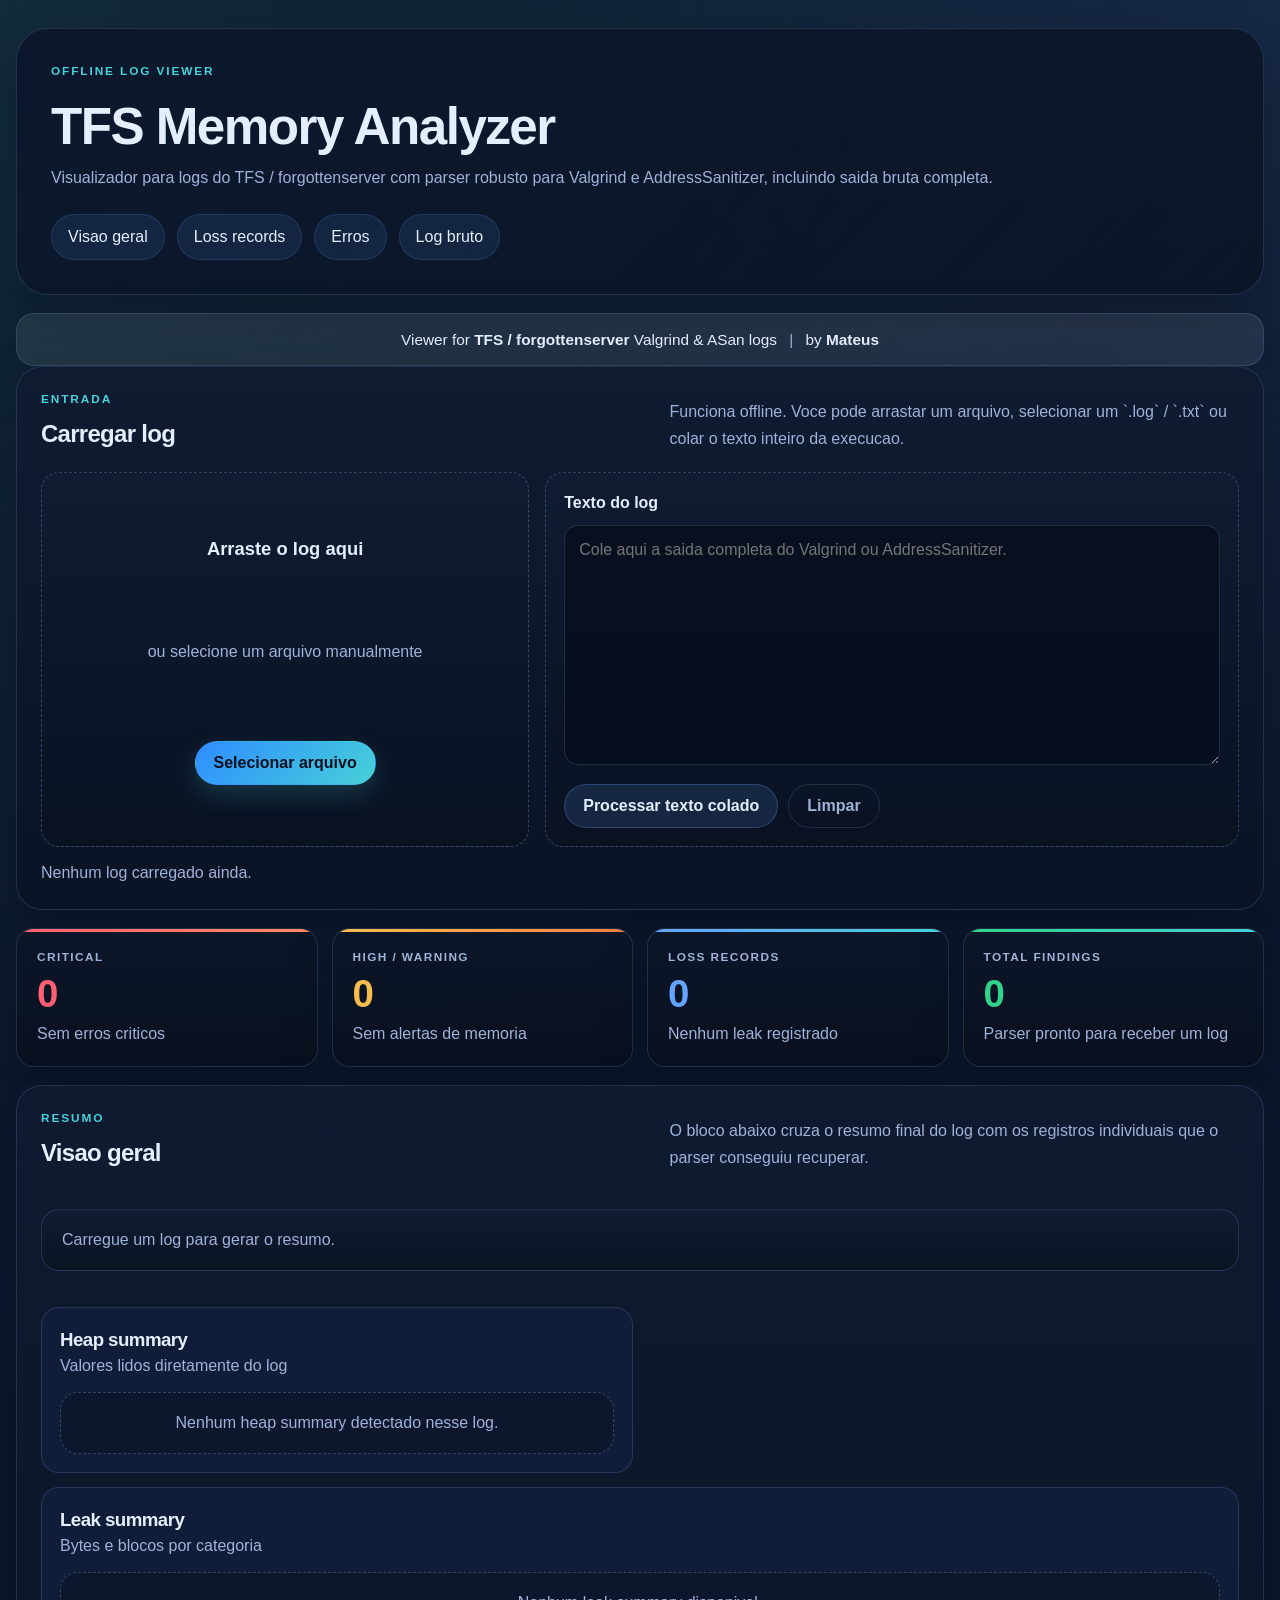
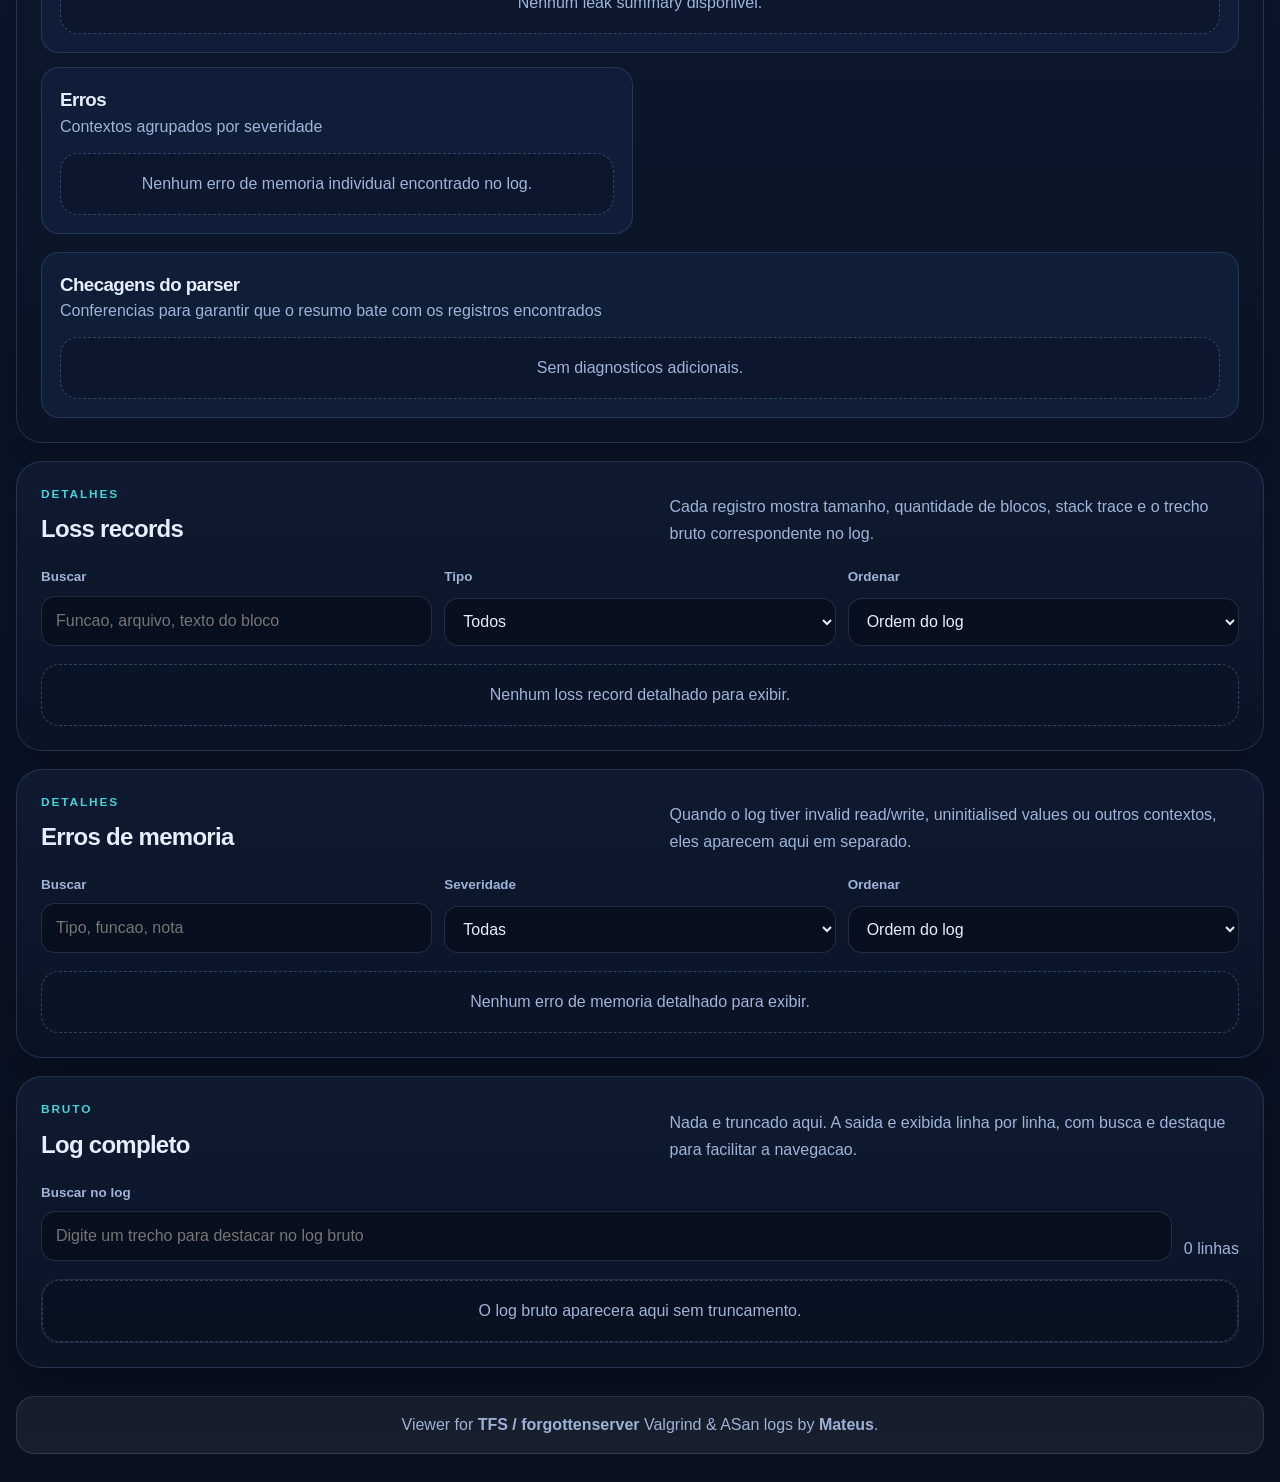
==== commit 9ef1c85b: "xx" ====
--- a/index.html
+++ b/index.html
@@ -3,7 +3,7 @@
 <head>
   <meta charset="utf-8">
   <meta name="viewport" content="width=device-width, initial-scale=1">
-  <title>Memory Analyzer</title>
+  <title>TFS Memory Analyzer - Valgrind &amp; ASan Viewer</title>
   <meta name="description" content="Visualizador offline para logs de Valgrind e AddressSanitizer.">
   <link rel="stylesheet" href="./assets/styles.css">
 </head>
@@ -13,8 +13,8 @@
       <div class="hero">
         <div class="hero-copy">
           <p class="eyebrow">Offline log viewer</p>
-          <h1>Memory Analyzer</h1>
-          <p class="hero-text">Le o log inteiro, separa loss records, resume heap usage e preserva a saida bruta completa.</p>
+          <h1>TFS Memory Analyzer</h1>
+          <p class="hero-text">Visualizador para logs do TFS / forgottenserver com parser robusto para Valgrind e AddressSanitizer, incluindo saida bruta completa.</p>
         </div>
         <nav class="hero-nav" aria-label="Atalhos">
           <a href="#overview-panel">Visao geral</a>
@@ -25,6 +25,14 @@
       </div>
     </div>
   </header>
+
+  <div class="shell">
+    <div class="credit-bar">
+      Viewer for <strong>TFS / forgottenserver</strong> Valgrind &amp; ASan logs
+      <span class="credit-sep">|</span>
+      by <strong>Mateus</strong>
+    </div>
+  </div>
 
   <main class="shell main-layout">
     <section class="panel intake-panel" id="input-panel">
@@ -227,6 +235,10 @@
     </section>
   </main>
 
+  <footer class="shell site-footer">
+    <p>Viewer for <strong>TFS / forgottenserver</strong> Valgrind &amp; ASan logs by <strong>Mateus</strong>.</p>
+  </footer>
+
   <script src="./assets/app.js"></script>
 </body>
 </html>
--- a/assets/styles.css
+++ b/assets/styles.css
@@ -34,9 +34,9 @@
   min-height: 100vh;
   font-family: "Segoe UI", "Helvetica Neue", Arial, sans-serif;
   background:
-    radial-gradient(circle at top left, rgba(71, 209, 216, 0.16), transparent 34%),
-    radial-gradient(circle at top right, rgba(98, 164, 255, 0.18), transparent 28%),
-    linear-gradient(180deg, #07101d 0%, #08111f 45%, #060c18 100%);
+    radial-gradient(circle at top left, rgba(71, 209, 216, 0.12), transparent 34%),
+    radial-gradient(circle at top right, rgba(98, 164, 255, 0.14), transparent 28%),
+    linear-gradient(180deg, #0a1527 0%, #0c1830 42%, #091120 100%);
   color: var(--text);
   line-height: 1.5;
 }
@@ -122,6 +122,24 @@
   color: var(--text);
 }
 
+.credit-bar {
+  margin-top: 6px;
+  padding: 14px 18px;
+  border: 1px solid var(--border);
+  border-radius: 18px;
+  background: rgba(255, 255, 255, 0.08);
+  color: var(--text);
+  text-align: center;
+  font-size: 0.96rem;
+  box-shadow: var(--shadow);
+}
+
+.credit-sep {
+  display: inline-block;
+  margin: 0 8px;
+  color: var(--muted);
+}
+
 .main-layout {
   display: grid;
   gap: 18px;
@@ -132,7 +150,7 @@
   scroll-margin-top: 24px;
   border: 1px solid var(--border);
   border-radius: var(--radius-lg);
-  background: var(--panel);
+  background: linear-gradient(180deg, rgba(15, 27, 49, 0.96), rgba(11, 20, 38, 0.98));
   box-shadow: var(--shadow);
   backdrop-filter: blur(10px);
   padding: 24px;
@@ -149,6 +167,8 @@
 
 .section-copy {
   max-width: 64ch;
+  font-size: 1rem;
+  line-height: 1.7;
 }
 
 .intake-grid {
@@ -391,15 +411,19 @@
 }
 
 .overview-grid {
-  grid-template-columns: repeat(3, minmax(0, 1fr));
+  grid-template-columns: repeat(2, minmax(0, 1fr));
 }
 
 .summary-panel,
 .diagnostics-panel {
   border-radius: var(--radius-md);
   border: 1px solid var(--border);
-  background: rgba(13, 25, 48, 0.78);
+  background: rgba(16, 31, 58, 0.9);
   padding: 18px;
+}
+
+.overview-grid > :nth-child(2) {
+  grid-column: 1 / -1;
 }
 
 .summary-panel-header {
@@ -415,7 +439,7 @@
 .metric-box {
   border-radius: var(--radius-sm);
   border: 1px solid var(--border);
-  background: rgba(8, 15, 29, 0.8);
+  background: rgba(8, 15, 29, 0.92);
   padding: 14px;
 }
 
@@ -452,6 +476,11 @@
   text-align: left;
   border-bottom: 1px solid rgba(126, 160, 212, 0.14);
   vertical-align: top;
+}
+
+.summary-table td {
+  font-size: 1rem;
+  line-height: 1.7;
 }
 
 .summary-table th {
@@ -582,6 +611,69 @@
   overflow: hidden;
 }
 
+.summary-stack {
+  display: grid;
+  gap: 12px;
+}
+
+.summary-row-card {
+  display: grid;
+  gap: 14px;
+  padding: 16px;
+  border-radius: var(--radius-sm);
+  border: 1px solid var(--border);
+  background: rgba(8, 15, 29, 0.88);
+}
+
+.summary-row-head {
+  display: flex;
+  flex-wrap: wrap;
+  align-items: center;
+  justify-content: space-between;
+  gap: 12px;
+}
+
+.summary-row-title {
+  margin: 0;
+  font-size: 1.02rem;
+  font-weight: 800;
+}
+
+.summary-row-impact {
+  margin: 0;
+  color: var(--muted);
+  font-size: 0.97rem;
+  line-height: 1.7;
+}
+
+.summary-inline-stats {
+  display: grid;
+  grid-template-columns: repeat(3, minmax(0, 1fr));
+  gap: 10px;
+}
+
+.summary-stat-box {
+  border-radius: 12px;
+  border: 1px solid rgba(126, 160, 212, 0.16);
+  background: rgba(17, 31, 55, 0.88);
+  padding: 12px 14px;
+}
+
+.summary-stat-label {
+  margin: 0 0 6px;
+  color: var(--muted);
+  text-transform: uppercase;
+  letter-spacing: 0.08em;
+  font-size: 0.72rem;
+  font-weight: 700;
+}
+
+.summary-stat-value {
+  margin: 0;
+  font-size: 1.1rem;
+  font-weight: 800;
+}
+
 .record-card summary {
   list-style: none;
   cursor: pointer;
@@ -678,6 +770,20 @@
   background: rgba(7, 13, 24, 0.9);
   overflow: auto;
   max-height: 820px;
+}
+
+.site-footer {
+  padding: 0 0 28px;
+}
+
+.site-footer p {
+  margin: 0;
+  padding: 16px 20px;
+  text-align: center;
+  color: var(--muted);
+  border: 1px solid var(--border);
+  border-radius: 18px;
+  background: rgba(255, 255, 255, 0.06);
 }
 
 .raw-log-list {
@@ -736,6 +842,10 @@
   .intake-grid {
     grid-template-columns: 1fr;
   }
+
+  .summary-inline-stats {
+    grid-template-columns: 1fr;
+  }
 }
 
 @media (max-width: 760px) {
